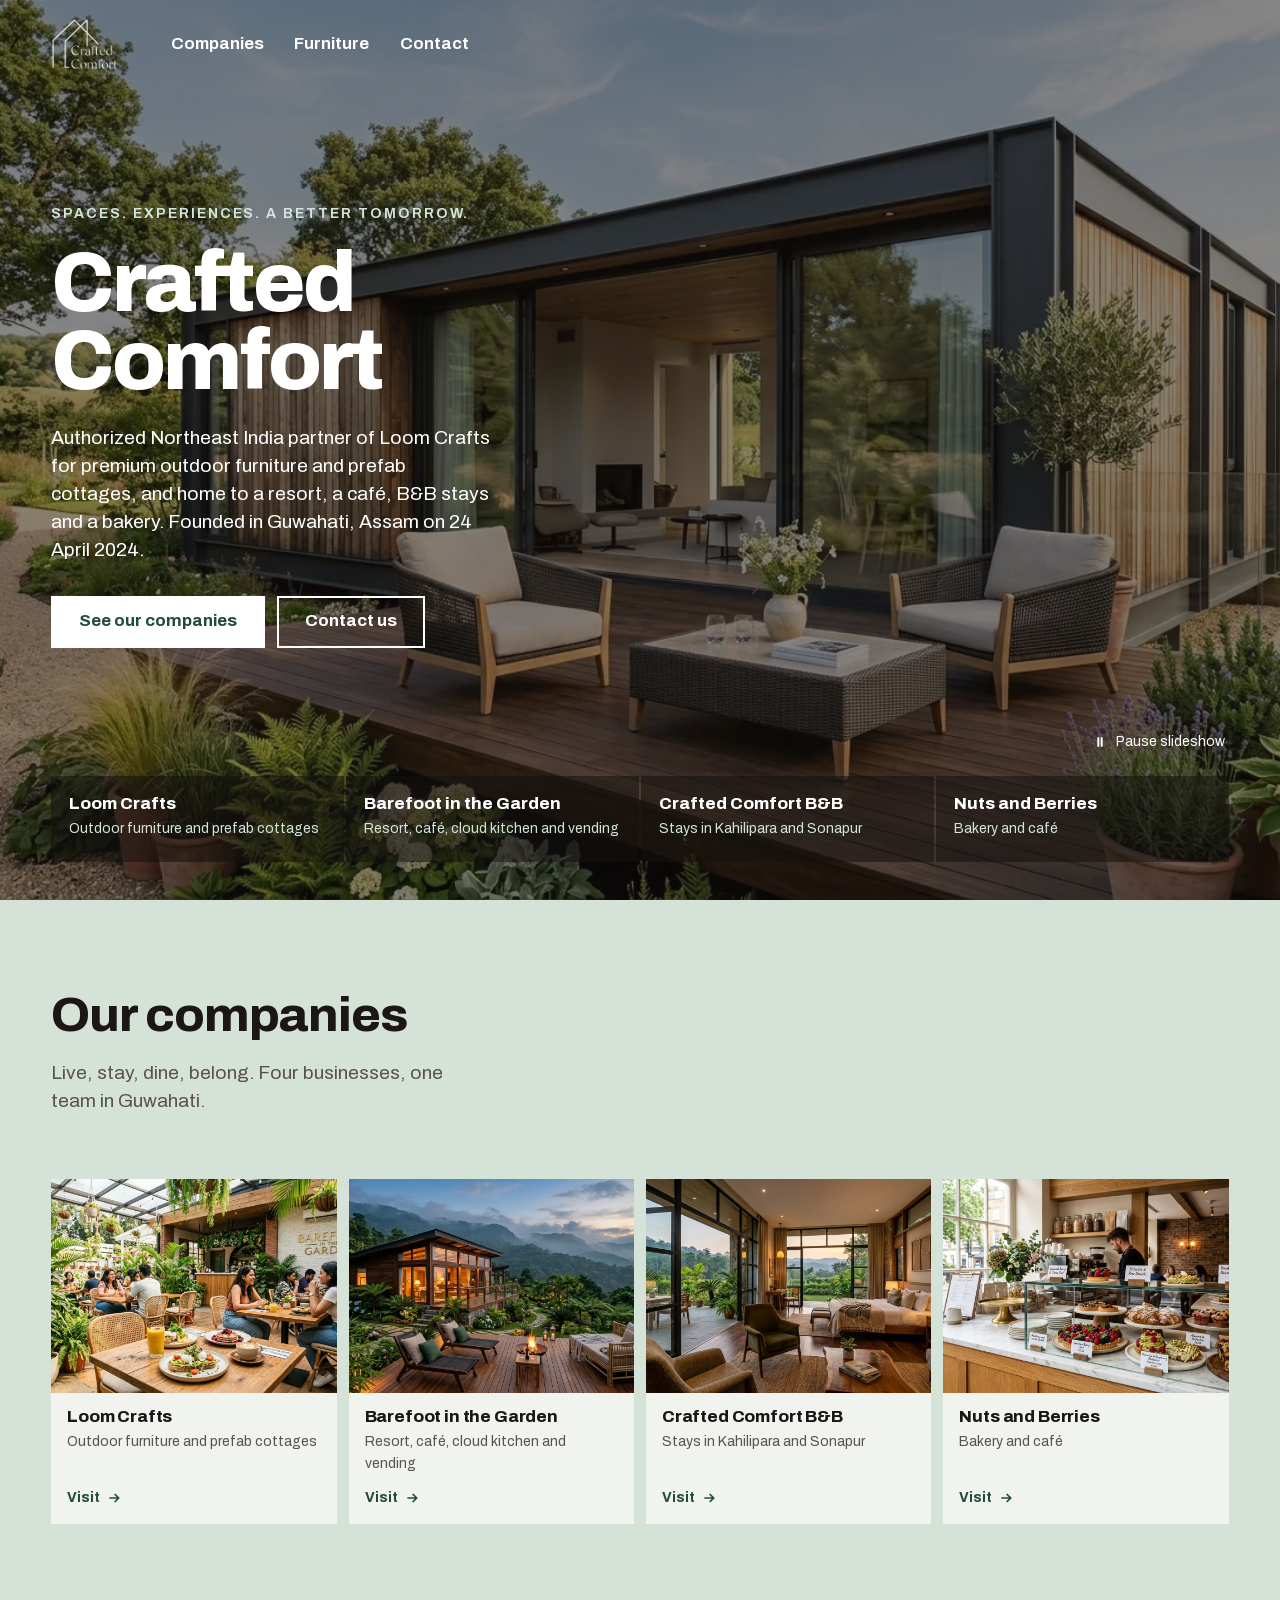
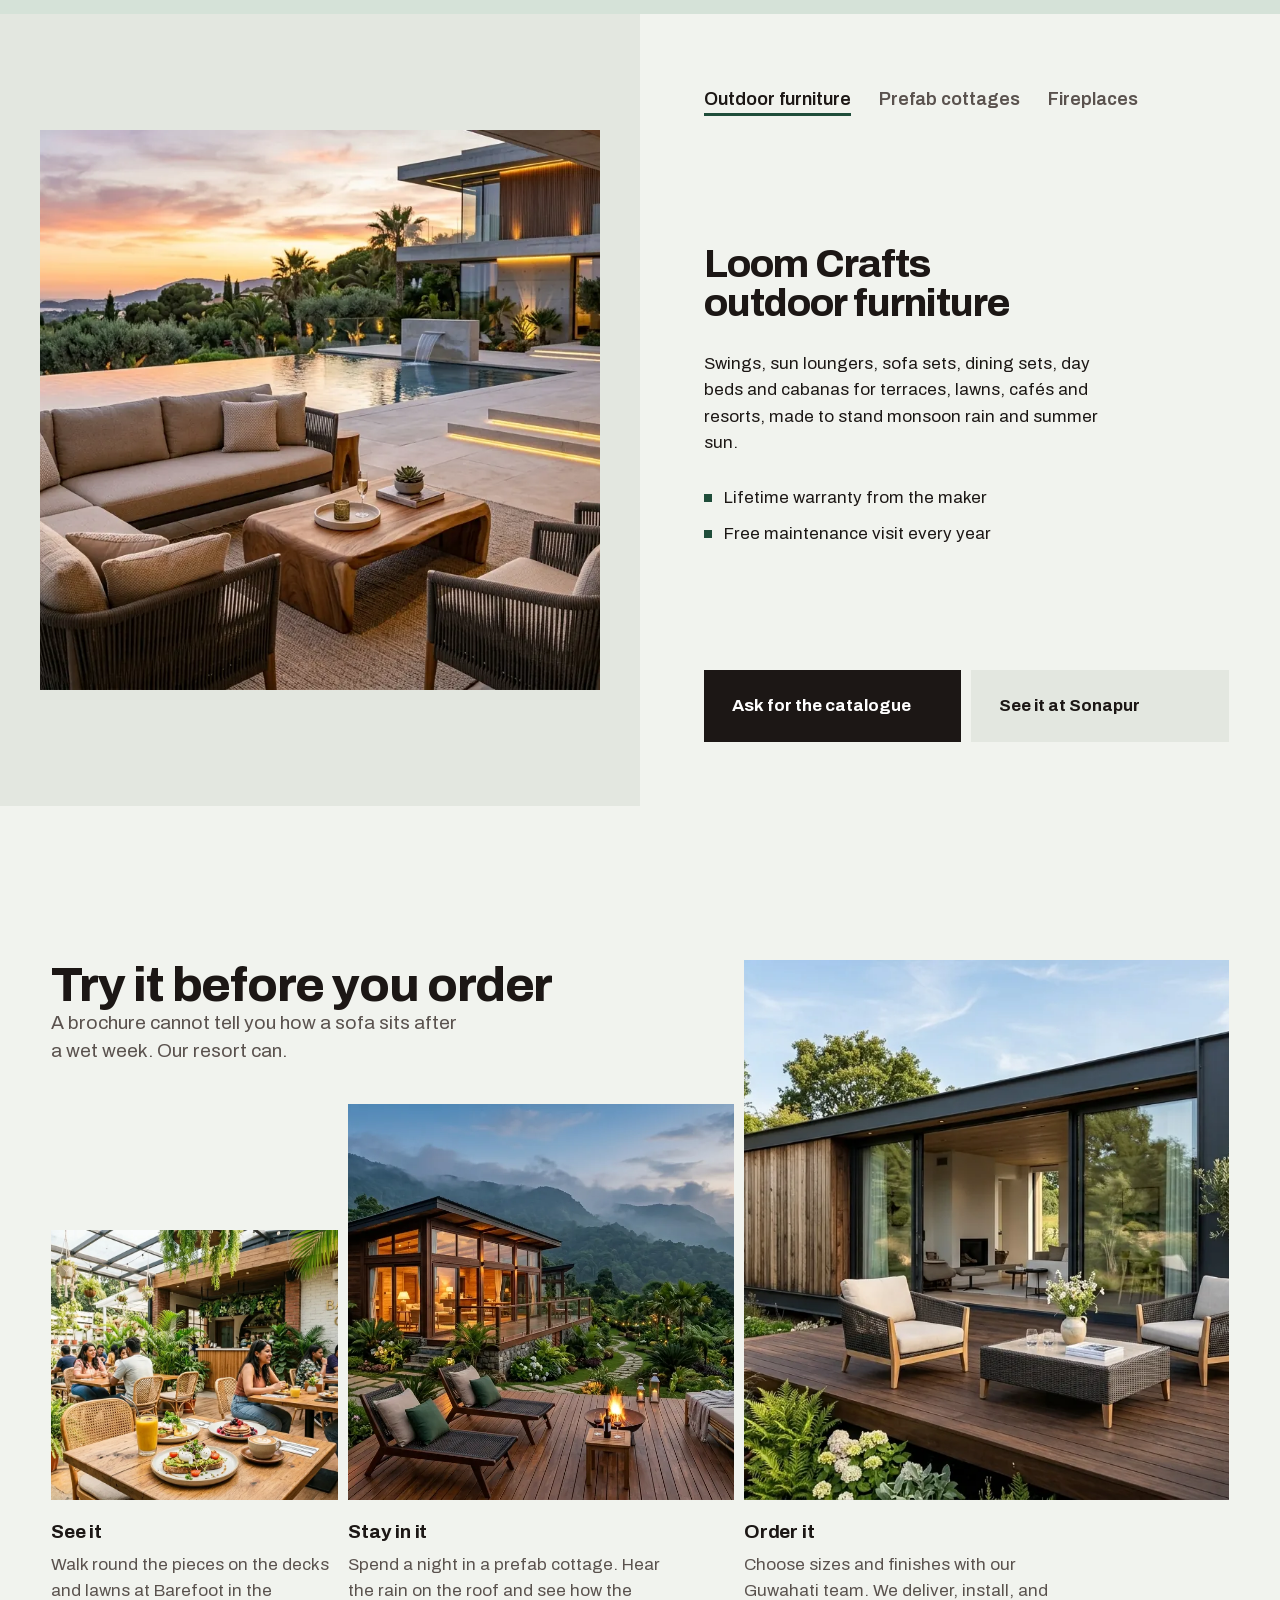
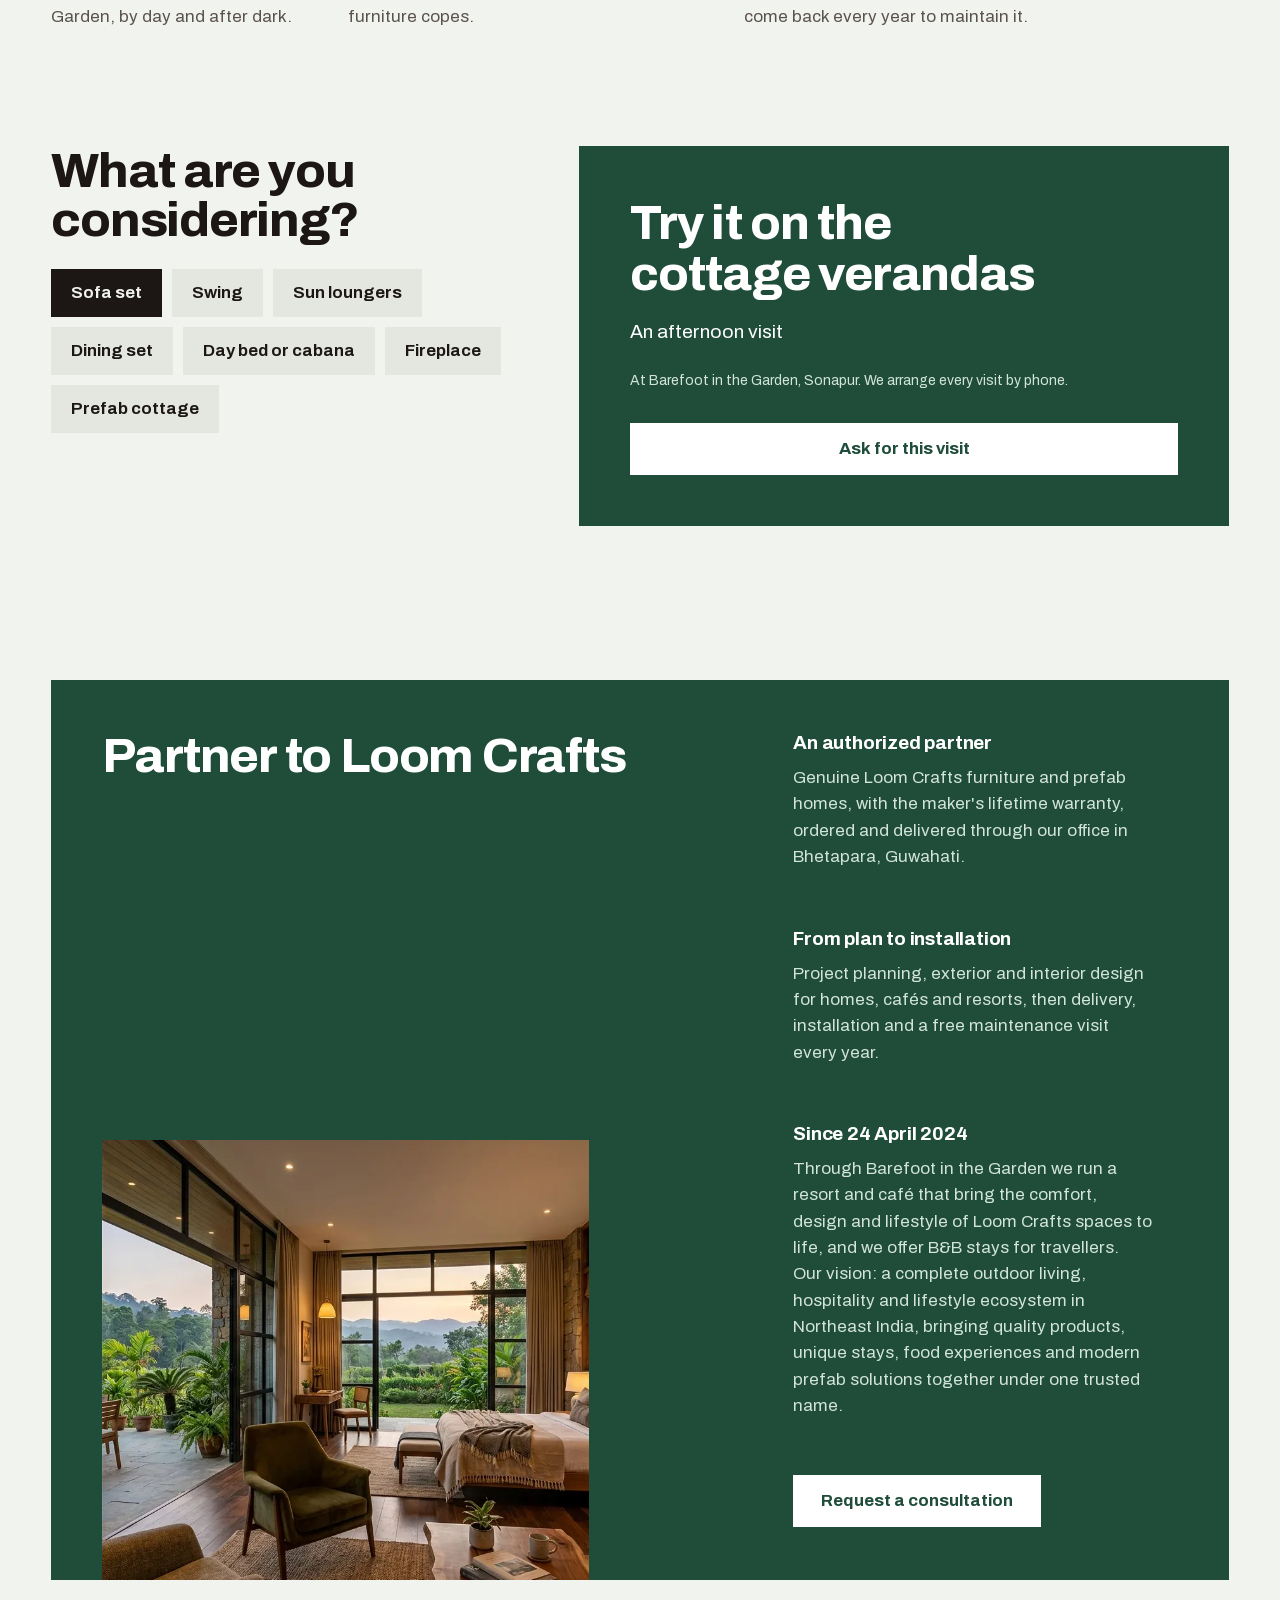
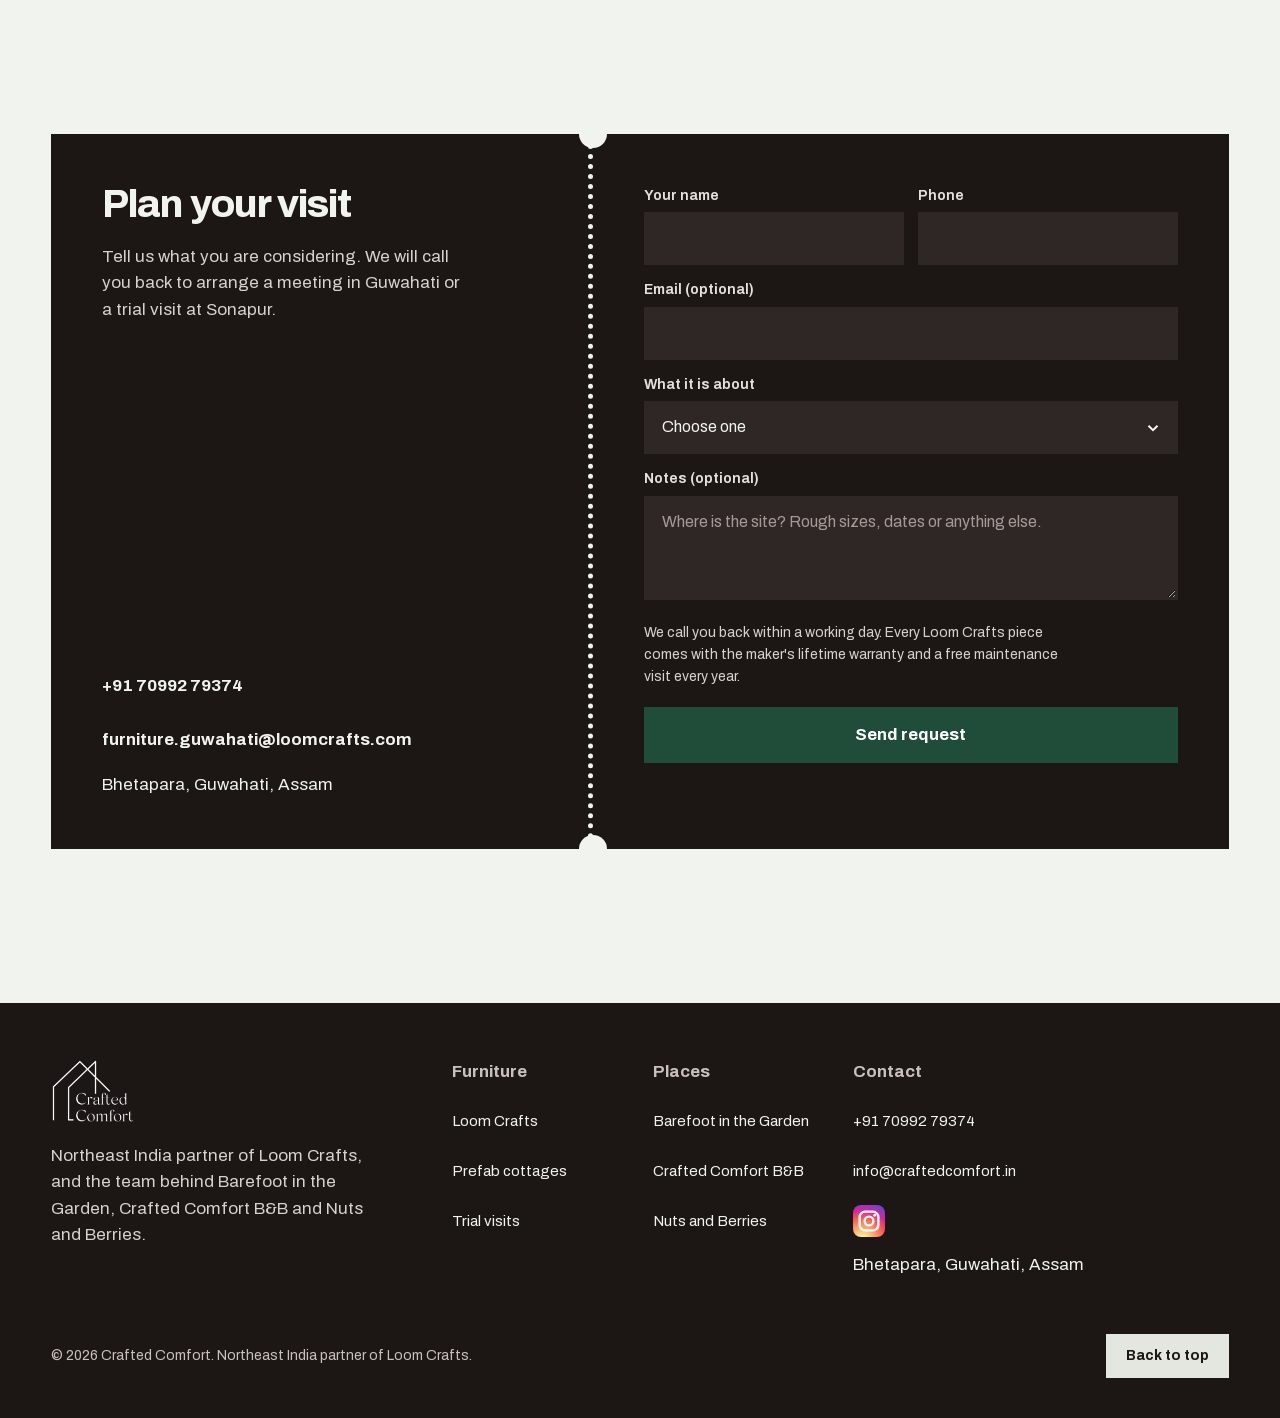
==== index.html @ eb4d4283 "Critique fixes: hero strip, photos, reassurance, naming, phones - Hero company strip: four even colu" ====
<!DOCTYPE html>
<html lang="en">
<head>
  <meta charset="UTF-8">
  <meta name="viewport" content="width=device-width, initial-scale=1">
  <title>Crafted Comfort | Loom Crafts furniture and prefab cottages, Guwahati</title>
  <meta name="description" content="Crafted Comfort, Guwahati: Northeast India partner of Loom Crafts, and the company behind Barefoot in the Garden, Crafted Comfort B&amp;B and Nuts and Berries.">
  <meta name="theme-color" content="#1f4d3a">
  <meta property="og:title" content="Crafted Comfort, Guwahati">
  <meta property="og:description" content="Loom Crafts outdoor furniture and prefab cottages for Northeast India, in daily use at our Sonapur resort.">
  <meta property="og:image" content="assets/img/photos/barefoot-resort.webp">
  <link rel="icon" type="image/png" href="assets/img/brand/favicon.png">
  <link rel="preload" href="assets/fonts/archivo-latin.woff2" as="font" type="font/woff2" crossorigin>
  <link rel="stylesheet" href="assets/css/base.css">
  <link rel="stylesheet" href="assets/css/elements.css">
  <link rel="stylesheet" href="assets/css/sections.css">
  <link rel="stylesheet" href="assets/css/page-hero.css">
  <link rel="stylesheet" href="assets/css/footer.css">
  <link rel="stylesheet" href="assets/css/motion.css">
  <link rel="stylesheet" href="assets/css/media.css">
  <link rel="stylesheet" href="assets/css/home.css">
  <link rel="stylesheet" href="assets/css/company.css">
  <link rel="stylesheet" href="assets/css/company-motion.css">
  <script src="assets/js/main.js" defer></script>
</head>
<body>
  <a class="skip-link" href="#main">Skip to content</a>

  <header class="site-header site-header--left site-header--over on-accent wrap">
    <a class="wordmark" href="index.html" aria-label="Crafted Comfort home">
      <img src="assets/img/brand/logo-white.png" alt="Crafted Comfort" width="160" height="122">
    </a>
    <nav class="site-nav" aria-label="Main">
      <ul>
        <li><a href="#companies">Companies</a></li>
        <li><a href="#furniture">Furniture</a></li>
        <li><a href="#contact">Contact</a></li>
      </ul>
    </nav>
  </header>

  <main id="main">
  <section class="hero-x on-accent" aria-labelledby="hero-title" data-hero>
    <div class="hero-x-bg" aria-hidden="true">
        <img class="is-on" src="assets/img/photos/prefab-cottages.webp" alt="" width="1376" height="768" fetchpriority="high" decoding="async" data-hero-bg="0">
        <img class="" src="assets/img/photos/barefoot-dining.webp" alt="" width="1376" height="768" loading="lazy" decoding="async" data-hero-bg="1">
        <img class="" src="assets/img/photos/barefoot-resort.webp" alt="" width="1376" height="768" loading="lazy" decoding="async" data-hero-bg="2">
        <img class="" src="assets/img/photos/crafted-comfort-bnb.webp" alt="" width="1376" height="768" loading="lazy" decoding="async" data-hero-bg="3">
        <img class="" src="assets/img/photos/nuts-and-berries.webp" alt="" width="1376" height="768" loading="lazy" decoding="async" data-hero-bg="4">
    </div>
    <div class="hero-x-body wrap">
      <div class="hero-x-copy">
        <p class="hero-x-tagline rise">Spaces. Experiences. A better tomorrow.</p>
        <h1 class="hero-x-title rise" id="hero-title">Crafted<br>Comfort</h1>
        <p class="lead rise" style="--i:1">Authorized Northeast India partner of Loom Crafts for premium outdoor furniture and prefab cottages, and home to a resort, a café, B&amp;B stays and a bakery. Founded in Guwahati, Assam on 24 April 2024.</p>
        <div class="hero-actions rise" style="--i:2">
          <a class="btn btn-white" href="#companies">See our companies</a>
          <a class="btn btn-line" href="#contact">Contact us</a>
        </div>
      </div>
      <button class="hero-pause rise" style="--i:3" type="button" aria-pressed="false" data-hero-pause>
        <svg viewBox="0 0 24 24" aria-hidden="true"><path class="i-pause" d="M8 5h3v14H8zM13 5h3v14h-3z"/><path class="i-play" d="M8 5v14l11-7z"/></svg>
        <span>Pause slideshow</span>
      </button>
      <ol class="hero-x-list rise" style="--i:3" aria-label="Our companies">
        <li><a class="hero-co" href="pages/loom-crafts.html" data-hero-item="1"><span class="hero-co-name">Loom Crafts</span><span class="hero-co-what">Outdoor furniture and prefab cottages</span><span class="hero-co-bar" aria-hidden="true"></span></a></li>
        <li><a class="hero-co" href="pages/barefoot.html" data-hero-item="2"><span class="hero-co-name">Barefoot in the Garden</span><span class="hero-co-what">Resort, café, cloud kitchen and vending</span><span class="hero-co-bar" aria-hidden="true"></span></a></li>
        <li><a class="hero-co" href="pages/bnb.html" data-hero-item="3"><span class="hero-co-name">Crafted Comfort B&amp;B</span><span class="hero-co-what">Stays in Kahilipara and Sonapur</span><span class="hero-co-bar" aria-hidden="true"></span></a></li>
        <li><a class="hero-co" href="pages/nuts-and-berries.html" data-hero-item="4"><span class="hero-co-name">Nuts and Berries</span><span class="hero-co-what">Bakery and café</span><span class="hero-co-bar" aria-hidden="true"></span></a></li>
      </ol>
    </div>
  </section>

  <!-- All companies -->
  <section id="companies" class="section companies-section wrap" aria-labelledby="companies-title">
    <div class="section-head reveal">
      <h2 class="heading" id="companies-title">Our companies</h2>
      <p class="lead muted">Live, stay, dine, belong. Four businesses, one team in Guwahati.</p>
    </div>
    <ul class="companies">
      <li class="company reveal" style="--i:0">
        <a class="company-link" href="pages/loom-crafts.html">
          <div class="company-media"><img src="assets/img/photos/barefoot-dining.webp" alt="Loom Crafts tables and woven chairs in use at the Barefoot café" width="1376" height="768" loading="lazy" decoding="async"></div>
          <div class="company-text">
            <h3 class="name">Loom Crafts</h3>
            <p class="company-what">Outdoor furniture and prefab cottages</p>
            <span class="company-cta">Visit <svg viewBox="0 0 24 24" fill="none" stroke="currentColor" stroke-width="2.5" aria-hidden="true"><path d="M5 12h14M13 6l6 6-6 6"/></svg></span>
          </div>
        </a>
      </li>
      <li class="company reveal" style="--i:1">
        <a class="company-link" href="pages/barefoot.html">
          <div class="company-media"><img src="assets/img/photos/barefoot-resort.webp" alt="A cottage at Barefoot in the Garden, Sonapur" width="1376" height="768" loading="lazy" decoding="async"></div>
          <div class="company-text">
            <h3 class="name">Barefoot in the Garden</h3>
            <p class="company-what">Resort, café, cloud kitchen and vending</p>
            <span class="company-cta">Visit <svg viewBox="0 0 24 24" fill="none" stroke="currentColor" stroke-width="2.5" aria-hidden="true"><path d="M5 12h14M13 6l6 6-6 6"/></svg></span>
          </div>
        </a>
      </li>
      <li class="company reveal" style="--i:2">
        <a class="company-link" href="pages/bnb.html">
          <div class="company-media"><img src="assets/img/photos/crafted-comfort-bnb.webp" alt="A Crafted Comfort B&amp;B bedroom" width="1376" height="768" loading="lazy" decoding="async"></div>
          <div class="company-text">
            <h3 class="name">Crafted Comfort B&amp;B</h3>
            <p class="company-what">Stays in Kahilipara and Sonapur</p>
            <span class="company-cta">Visit <svg viewBox="0 0 24 24" fill="none" stroke="currentColor" stroke-width="2.5" aria-hidden="true"><path d="M5 12h14M13 6l6 6-6 6"/></svg></span>
          </div>
        </a>
      </li>
      <li class="company reveal" style="--i:3">
        <a class="company-link" href="pages/nuts-and-berries.html">
          <div class="company-media"><img src="assets/img/photos/nuts-and-berries.webp" alt="The counter at Nuts and Berries" width="1376" height="768" loading="lazy" decoding="async"></div>
          <div class="company-text">
            <h3 class="name">Nuts and Berries</h3>
            <p class="company-what">Bakery and café</p>
            <span class="company-cta">Visit <svg viewBox="0 0 24 24" fill="none" stroke="currentColor" stroke-width="2.5" aria-hidden="true"><path d="M5 12h14M13 6l6 6-6 6"/></svg></span>
          </div>
        </a>
      </li>
    </ul>
  </section>

  <!-- What we sell -->
  <section id="furniture" class="plate" aria-label="What we sell" data-tabs>
    <div class="plate-media">
      <div class="frame">
        <div class="shutter"><img data-tab-image src="assets/img/photos/outdoor-furniture.webp" alt="Loom Crafts sofa set and lounge chairs on an open terrace" width="1376" height="768" loading="lazy" decoding="async"></div>
      </div>
    </div>

    <div class="plate-text">
      <div class="tabs" role="tablist" aria-label="Product lines">
        <button class="tab" role="tab" id="tab-furniture" aria-controls="panel-furniture" aria-selected="true" data-image="assets/img/photos/outdoor-furniture.webp" data-alt="Loom Crafts sofa set and lounge chairs on an open terrace">Outdoor furniture</button>
        <button class="tab" role="tab" id="tab-cottages" aria-controls="panel-cottages" aria-selected="false" tabindex="-1" data-image="assets/img/photos/prefab-cottages.webp" data-alt="A Loom Crafts prefab cottage with a timber deck">Prefab cottages</button>
        <button class="tab" role="tab" id="tab-fire" aria-controls="panel-fire" aria-selected="false" tabindex="-1" data-image="assets/img/photos/barefoot-resort.webp" data-alt="A fire burning on a cottage deck in the evening">Fireplaces</button>
      </div>

      <div class="plate-body">
        <div class="tab-panel reveal" role="tabpanel" id="panel-furniture" aria-labelledby="tab-furniture">
          <h2 class="heading">Loom Crafts outdoor furniture</h2>
          <p>Swings, sun loungers, sofa sets, dining sets, day beds and cabanas for terraces, lawns, cafés and resorts, made to stand monsoon rain and summer sun.</p>
          <ul class="plate-facts">
            <li><span class="dot" aria-hidden="true"></span>Lifetime warranty from the maker</li>
            <li><span class="dot" aria-hidden="true"></span>Free maintenance visit every year</li>
          </ul>
        </div>
        <div class="tab-panel" role="tabpanel" id="panel-cottages" aria-labelledby="tab-cottages" hidden>
          <h2 class="heading">Loom Crafts prefab cottages</h2>
          <p>Modular homes and resort cottages, planned, designed and installed for sites across the Northeast. The cottages at Barefoot in the Garden are our show units, and you can stay in one.</p>
          <ul class="plate-facts">
            <li><span class="dot" aria-hidden="true"></span>Site visit and project planning</li>
            <li><span class="dot" aria-hidden="true"></span>Exterior and interior design</li>
          </ul>
        </div>
        <div class="tab-panel" role="tabpanel" id="panel-fire" aria-labelledby="tab-fire" hidden>
          <h2 class="heading">Calm by Fire fireplaces</h2>
          <p>Bioethanol burners, fire and ice tables, electric fireplaces, and free-standing and table-top fires for terraces and living rooms.</p>
          <ul class="plate-facts">
            <li><span class="dot" aria-hidden="true"></span>Indoor and outdoor models</li>
            <li><span class="dot" aria-hidden="true"></span>Shown lit on the cottage decks at Sonapur</li>
          </ul>
        </div>
      </div>

      <div class="plate-actions">
        <a class="btn btn-ink" href="#contact">Ask for the catalogue</a>
        <a class="btn btn-tone" href="#visit">See it at Sonapur</a>
      </div>
    </div>
  </section>

  <!-- How it works + planner -->
  <section id="visit" class="section wrap" aria-labelledby="visit-title">
    <div class="grow">
      <div class="grow-head reveal">
        <h2 class="heading" id="visit-title">Try it before you order</h2>
        <p class="lead muted">A brochure cannot tell you how a sofa sits after a wet week. Our resort can.</p>
      </div>

      <div class="grow-stage stage-1 reveal" style="--i:1">
        <div class="grow-tile"><img src="assets/img/photos/barefoot-dining.webp" alt="Dining tables and chairs on the terrace at Barefoot in the Garden" width="1376" height="768" loading="lazy" decoding="async"></div>
        <h3 class="name">See it</h3>
        <p class="muted">Walk round the pieces on the decks and lawns at Barefoot in the Garden, by day and after dark.</p>
      </div>
      <div class="grow-stage stage-2 reveal" style="--i:2">
        <div class="grow-tile"><img src="assets/img/photos/barefoot-resort.webp" alt="A prefab cottage at Barefoot in the Garden, Sonapur" width="1376" height="768" loading="lazy" decoding="async"></div>
        <h3 class="name">Stay in it</h3>
        <p class="muted">Spend a night in a prefab cottage. Hear the rain on the roof and see how the furniture copes.</p>
      </div>
      <div class="grow-stage stage-3 reveal" style="--i:3">
        <div class="grow-tile"><img src="assets/img/photos/prefab-cottages.webp" alt="A finished prefab cottage ready for its owners" width="1376" height="768" loading="lazy" decoding="async"></div>
        <h3 class="name">Order it</h3>
        <p class="muted">Choose sizes and finishes with our Guwahati team. We deliver, install, and come back every year to maintain it.</p>
      </div>
    </div>

    <div class="planner" data-planner>
      <fieldset class="reveal">
        <legend><h3 class="heading">What are you considering?</h3></legend>
        <div class="planner-options">
          <label class="chip">
            <input type="radio" name="piece" value="Sofa set" data-where="Try it on the cottage verandas" data-time="An afternoon visit" checked>
            <span class="chip-face">Sofa set<span class="chip-where">Cottage verandas and lounge deck. An afternoon.</span></span>
          </label>
          <label class="chip">
            <input type="radio" name="piece" value="Swing" data-where="Try it on the garden lawn" data-time="An afternoon visit">
            <span class="chip-face">Swing<span class="chip-where">Garden lawn. An afternoon.</span></span>
          </label>
          <label class="chip">
            <input type="radio" name="piece" value="Sun loungers" data-where="Try them on the terrace decks" data-time="An afternoon visit">
            <span class="chip-face">Sun loungers<span class="chip-where">Lawn and terrace decks. An afternoon.</span></span>
          </label>
          <label class="chip">
            <input type="radio" name="piece" value="Dining set" data-where="Eat a meal at it" data-time="Lunch or dinner on the dining terrace">
            <span class="chip-face">Dining set<span class="chip-where">Dining terrace. Over a meal.</span></span>
          </label>
          <label class="chip">
            <input type="radio" name="piece" value="Day bed or cabana" data-where="Try it on the cottage lawns" data-time="An afternoon, or stay the night">
            <span class="chip-face">Day bed or cabana<span class="chip-where">Cottage lawns. An afternoon or a night.</span></span>
          </label>
          <label class="chip">
            <input type="radio" name="piece" value="Fireplace" data-where="See it lit after sunset" data-time="An evening visit to the cottage decks">
            <span class="chip-face">Fireplace<span class="chip-where">Cottage decks after dark. An evening.</span></span>
          </label>
          <label class="chip">
            <input type="radio" name="piece" value="Prefab cottage" data-where="Stay in one as a guest" data-time="One night or more at Sonapur">
            <span class="chip-face">Prefab cottage<span class="chip-where">A Sonapur cottage. One night or more.</span></span>
          </label>
        </div>
      </fieldset>

      <div class="planner-result reveal" style="--i:1" aria-live="polite">
        <div>
          <p class="where" data-planner-where>Try it on the cottage verandas</p>
          <p class="time" data-planner-time>An afternoon visit</p>
          <p class="small">At Barefoot in the Garden, Sonapur. We arrange every visit by phone.</p>
        </div>
        <a class="btn btn-white" href="#contact" data-planner-ask data-piece="Sofa set">Ask for this visit</a>
      </div>
    </div>
  </section>

  <!-- About -->
  <section class="panel on-accent" aria-labelledby="about-title">
    <div class="panel-left">
      <h2 class="heading reveal" id="about-title">Partner to Loom Crafts</h2>
      <div class="panel-photo drift">
        <img src="assets/img/photos/crafted-comfort-bnb.webp" alt="A Crafted Comfort suite furnished with Loom Crafts pieces" width="1376" height="768" loading="lazy" decoding="async">
      </div>
    </div>
    <div class="panel-right">
      <div class="reveal">
        <h3 class="name">An authorized partner</h3>
        <p>Genuine Loom Crafts furniture and prefab homes, with the maker's lifetime warranty, ordered and delivered through our office in Bhetapara, Guwahati.</p>
      </div>
      <div class="reveal" style="--i:1">
        <h3 class="name">From plan to installation</h3>
        <p>Project planning, exterior and interior design for homes, cafés and resorts, then delivery, installation and a free maintenance visit every year.</p>
      </div>
      <div class="reveal" style="--i:2">
        <h3 class="name">Since 24 April 2024</h3>
        <p>Through Barefoot in the Garden we run a resort and café that bring the comfort, design and lifestyle of Loom Crafts spaces to life, and we offer B&amp;B stays for travellers.</p>
        <p>Our vision: a complete outdoor living, hospitality and lifestyle ecosystem in Northeast India, bringing quality products, unique stays, food experiences and modern prefab solutions together under one trusted name.</p>
      </div>
      <a class="btn btn-white reveal" style="--i:3" href="#contact">Request a consultation</a>
    </div>
  </section>

  <!-- Contact -->
  <section id="contact" class="section wrap" aria-labelledby="contact-title">
    <div class="coupon reveal">
      <div class="coupon-left on-ink">
        <div>
          <h2 class="heading" id="contact-title">Plan your visit</h2>
          <p>Tell us what you are considering. We will call you back to arrange a meeting in Guwahati or a trial visit at Sonapur.</p>
        </div>
        <div class="contact-lines">
          <a href="tel:+917099279374">+91 70992 79374</a>
          <a href="mailto:furniture.guwahati@loomcrafts.com">furniture.guwahati@loomcrafts.com</a>
          <span>Bhetapara, Guwahati, Assam</span>
        </div>
      </div>

      <form class="coupon-form on-ink" data-enquiry novalidate>
        <div class="field-row">
          <div class="field">
            <label for="c-name">Your name</label>
            <input id="c-name" name="Name" type="text" autocomplete="name" required>
          </div>
          <div class="field">
            <label for="c-phone">Phone</label>
            <input id="c-phone" name="Phone" type="tel" autocomplete="tel" inputmode="tel" required>
          </div>
        </div>
        <div class="field">
          <label for="c-email">Email (optional)</label>
          <input id="c-email" name="Email" type="email" autocomplete="email">
        </div>
        <div class="field">
          <label for="c-interest">What it is about</label>
          <select id="c-interest" name="Interest" required>
            <option value="">Choose one</option>
            <option>Outdoor furniture</option>
            <option>Prefab cottage or home</option>
            <option>Fireplace</option>
            <option>Trial visit at Barefoot in the Garden</option>
            <option>Commercial or resort project</option>
            <option>Something else</option>
          </select>
        </div>
        <div class="field">
          <label for="c-notes">Notes (optional)</label>
          <textarea id="c-notes" name="Notes" placeholder="Where is the site? Rough sizes, dates or anything else."></textarea>
        </div>
        <p class="form-promise">We call you back within a working day. Every Loom Crafts piece comes with the maker's lifetime warranty and a free maintenance visit every year.</p>
        <button class="btn" type="submit">Send request</button>
        <p class="form-status small" role="status" aria-live="polite"></p>
      </form>
    </div>
  </section>

  </main>

  <footer class="site-footer on-ink">
    <div class="wrap">
      <div class="footer-body">
        <div class="footer-brand">
          <img src="assets/img/brand/logo-white.png" alt="Crafted Comfort" width="160" height="122" loading="lazy">
          <p>Northeast India partner of Loom Crafts, and the team behind Barefoot in the Garden, Crafted Comfort B&amp;B and Nuts and Berries.</p>
        </div>
        <div class="footer-col">
          <h2>Furniture</h2>
          <ul>
            <li><a href="pages/loom-crafts.html">Loom Crafts</a></li>
            <li><a href="index.html#tab-cottages">Prefab cottages</a></li>
            <li><a href="index.html#visit">Trial visits</a></li>
          </ul>
        </div>
        <div class="footer-col">
          <h2>Places</h2>
          <ul>
            <li><a href="pages/barefoot.html">Barefoot in the Garden</a></li>
            <li><a href="pages/bnb.html">Crafted Comfort B&amp;B</a></li>
            <li><a href="pages/nuts-and-berries.html">Nuts and Berries</a></li>
          </ul>
        </div>
        <div class="footer-col contact">
          <h2>Contact</h2>
          <ul>
            <li><a href="tel:+917099279374">+91 70992 79374</a></li>
            <li><a href="mailto:info@craftedcomfort.in">info@craftedcomfort.in</a></li>
            <li><a class="social" href="https://www.instagram.com/barefootinthegarden/" rel="noopener" aria-label="Instagram @barefootinthegarden"><svg viewBox="0 0 24 24" width="32" height="32" aria-hidden="true"><defs><radialGradient id="ig-grad" cx="30%" cy="107%" r="150%"><stop offset="0" stop-color="#fdf497"/><stop offset="0.05" stop-color="#fdf497"/><stop offset="0.45" stop-color="#fd5949"/><stop offset="0.6" stop-color="#d6249f"/><stop offset="0.9" stop-color="#285aeb"/></radialGradient></defs><rect width="24" height="24" rx="6" fill="url(#ig-grad)"/><rect x="5" y="5" width="14" height="14" rx="4" fill="none" stroke="#fff" stroke-width="1.8"/><circle cx="12" cy="12" r="3.3" fill="none" stroke="#fff" stroke-width="1.8"/><circle cx="16.3" cy="7.7" r="1.05" fill="#fff"/></svg></a></li>
            <li>Bhetapara, Guwahati, Assam</li>
          </ul>
        </div>
      </div>
      <div class="footer-base small">
        <p>&copy; <span data-year>2026</span> Crafted Comfort. Northeast India partner of Loom Crafts.</p>
        <a class="btn btn-tone" href="#main">Back to top</a>
      </div>
    </div>
  </footer>
</body>
</html>
---- assets/css/base.css ----
/* Crafted Comfort: sage ground, near-black ink, deep green accent. */

@font-face {
  font-family: "Archivo";
  font-style: normal;
  font-weight: 100 900;
  font-stretch: 62% 125%;
  font-display: swap;
  src: url("../fonts/archivo-latin.woff2") format("woff2");
  unicode-range: U+0000-00FF, U+0131, U+0152-0153, U+02BB-02BC, U+02C6, U+02DA, U+02DC, U+0304, U+0308, U+0329, U+2000-206F, U+20AC, U+2122, U+2191, U+2193, U+2212, U+2215, U+FEFF, U+FFFD;
}

@font-face {
  font-family: "Archivo";
  font-style: normal;
  font-weight: 100 900;
  font-stretch: 62% 125%;
  font-display: swap;
  src: url("../fonts/archivo-latin-ext.woff2") format("woff2");
  unicode-range: U+0100-02BA, U+02BD-02C5, U+02C7-02CC, U+02CE-02D7, U+02DD-02FF, U+1D00-1DBF, U+1E00-1E9F, U+1EF2-1EFF, U+2020, U+20A0-20AB, U+20AD-20C4, U+2113, U+2C60-2C7F, U+A720-A7FF;
}

/* --------------------------------------------------------------------------
   Tokens
   -------------------------------------------------------------------------- */
:root {
  --ground: #f1f3ee;
  --tone: #e3e7e0;
  --accent-tint: #d5e2d8;
  --ink: #1c1715;
  --muted: #5a524e;
  --accent: #1f4d3a;
  --accent-deep: #163a2b;
  --on-accent: #ffffff;
  --on-accent-soft: #d3e4da;
  --ink-raised: #2e2725;
  --on-ink-soft: #d9d1cd;
  --on-ink-muted: #c9bfbb;

  --font: "Archivo", "Helvetica Neue", Arial, sans-serif;

  /* Five sizes, no more. */
  --t-display: clamp(3.25rem, 6.6vw, 6.5rem);
  --t-heading: clamp(2.125rem, 3.8vw, 3.5rem);
  --t-lead: clamp(1.1875rem, 1.5vw, 1.375rem);
  --t-body: 1.0625rem;
  --t-small: 0.875rem;

  --margin: clamp(16px, 4vw, 56px);
  --gap: clamp(16px, 2vw, 28px);
  --section: clamp(96px, 12vw, 200px);

  --ease-out: cubic-bezier(0.16, 1, 0.3, 1);
}

/* --------------------------------------------------------------------------
   Base
   -------------------------------------------------------------------------- */
*,
*::before,
*::after {
  box-sizing: border-box;
}

html {
  -webkit-text-size-adjust: 100%;
  scroll-behavior: smooth;
  scroll-padding-top: 24px;
}

body {
  margin: 0;
  background: var(--ground);
  color: var(--ink);
  font-family: var(--font);
  font-size: var(--t-body);
  line-height: 1.55;
  font-variant-numeric: tabular-nums;
  -webkit-font-smoothing: antialiased;
  overflow-x: clip;
}

img {
  display: block;
  max-width: 100%;
  height: auto;
}

h1,
h2,
h3,
h4,
p,
ul,
ol,
dl,
dd,
figure,
fieldset {
  margin: 0;
}

ul,
ol {
  padding: 0;
  list-style: none;
}

fieldset {
  border: 0;
  padding: 0;
  min-width: 0;
}

a {
  color: inherit;
  text-decoration-thickness: 2px;
  text-underline-offset: 4px;
}

button,
input,
select,
textarea {
  font: inherit;
  color: inherit;
}

button {
  cursor: pointer;
}

::selection {
  background: var(--accent);
  color: var(--on-accent);
}

:focus-visible {
  outline: 3px solid var(--accent);
  outline-offset: 3px;
}

.on-accent :focus-visible,
.on-ink :focus-visible {
  outline-color: var(--on-accent);
}

.sr-only {
  position: absolute;
  width: 1px;
  height: 1px;
  padding: 0;
  margin: -1px;
  overflow: hidden;
  clip: rect(0, 0, 0, 0);
  white-space: nowrap;
  border: 0;
}

.skip-link {
  position: absolute;
  left: var(--margin);
  top: -100px;
  z-index: 50;
  padding: 12px 18px;
  background: var(--ink);
  color: var(--ground);
  font-weight: 700;
}

.skip-link:focus {
  top: 12px;
}

.wrap {
  padding-inline: var(--margin);
}

/* --------------------------------------------------------------------------
   Type roles
   -------------------------------------------------------------------------- */
.display {
  font-size: var(--t-display);
  font-weight: 820;
  font-stretch: 104%;
  line-height: 0.95;
  letter-spacing: -0.035em;
  text-wrap: balance;
}

.heading {
  font-size: var(--t-heading);
  font-weight: 760;
  font-stretch: 102%;
  line-height: 1.02;
  letter-spacing: -0.025em;
  text-wrap: balance;
}

.lead {
  font-size: var(--t-lead);
  line-height: 1.45;
  max-width: 38ch;
}

.name {
  font-size: var(--t-lead);
  font-weight: 700;
  line-height: 1.25;
  letter-spacing: -0.01em;
}

.small {
  font-size: var(--t-small);
  line-height: 1.45;
}

.muted {
  color: var(--muted);
}

.prose {
  max-width: 62ch;
}

.prose p + p {
  margin-top: 1em;
}
---- assets/css/elements.css ----
/* --------------------------------------------------------------------------
   Buttons
   -------------------------------------------------------------------------- */
.btn {
  display: inline-flex;
  align-items: center;
  justify-content: center;
  gap: 10px;
  min-height: 52px;
  padding: 14px 28px;
  border: 0;
  background: var(--accent);
  color: var(--on-accent);
  font-size: var(--t-body);
  font-weight: 700;
  line-height: 1.2;
  text-decoration: none;
  transition: background-color 0.18s ease, transform 0.18s var(--ease-out);
}

.btn:hover {
  background: var(--accent-deep);
}

.btn:active {
  transform: translateY(1px) scale(0.98);
}

.btn:focus-visible {
  outline: 3px solid var(--ink);
  outline-offset: 3px;
}

.btn-ink {
  background: var(--ink);
}

.btn-ink:hover {
  background: var(--ink-raised);
}

.btn-tone {
  background: var(--tone);
  color: var(--ink);
}

.btn-tone:hover {
  background: #e3e1dc;
}



.btn-white {
  background: var(--on-accent);
  color: var(--accent);
}

.btn-white:hover {
  background: var(--on-accent-soft);
}

.on-accent .btn:focus-visible {
  outline-color: var(--on-accent);
}

.btn svg {
  width: 18px;
  height: 18px;
  flex: none;
}

.text-link {
  font-weight: 700;
  color: var(--accent);
}

.text-link:hover {
  color: var(--accent-deep);
}

/* --------------------------------------------------------------------------
   Header
   -------------------------------------------------------------------------- */
.site-header {
  position: relative;
  z-index: 10;
  display: flex;
  align-items: center;
  justify-content: space-between;
  gap: 16px;
  padding-block: 18px;
}

.site-header--left {
  justify-content: flex-start;
  gap: clamp(24px, 4vw, 64px);
}

.wordmark img {
  width: auto;
  height: 52px;
}

.site-nav ul {
  display: flex;
  align-items: center;
  gap: clamp(18px, 2.4vw, 36px);
}

.site-nav a {
  display: inline-flex;
  white-space: nowrap;
  align-items: center;
  min-height: 44px;
  font-weight: 650;
  text-decoration: none;
}

.site-nav a:hover,
.site-nav a[aria-current="page"] {
  text-decoration: underline;
  text-decoration-color: var(--accent);
}

.on-accent .site-nav a:hover,
.on-accent .site-nav a[aria-current="page"] {
  text-decoration-color: var(--on-accent);
}

/* --------------------------------------------------------------------------
   Section scaffolding
   -------------------------------------------------------------------------- */
.section {
  padding-block: var(--section);
}

.section-head {
  margin-bottom: clamp(40px, 5vw, 72px);
}

.section-head .lead {
  margin-top: 20px;
}

.field-accent {
  background: var(--accent);
  color: var(--on-accent);
}

.field-ink {
  background: var(--ink);
  color: var(--ground);
}

.field-tone {
  background: var(--tone);
}

.field-accent .muted,
.field-accent .lead {
  color: var(--on-accent-soft);
}

.field-ink .muted {
  color: var(--on-ink-muted);
}
---- assets/css/sections.css ----
/* --------------------------------------------------------------------------
   Showcase: square plate, spare text (tabs)
   -------------------------------------------------------------------------- */
.plate {
  display: grid;
  grid-template-columns: 1fr 1fr;
  min-height: 88svh;
}

.plate-media {
  display: grid;
  place-items: center;
  padding: 40px;
  background: var(--tone);
}

.plate-media .frame {
  width: 100%;
  aspect-ratio: 1;
  overflow: hidden;
}

.plate-media img {
  width: 100%;
  height: 100%;
  object-fit: cover;
}

.plate-text {
  display: flex;
  flex-direction: column;
  justify-content: space-between;
  gap: 40px;
  padding: clamp(32px, 5vw, 72px) var(--margin) clamp(32px, 5vw, 72px) clamp(32px, 5vw, 72px);
}

.tabs {
  display: flex;
  flex-wrap: wrap;
  gap: 8px 28px;
}

.tab {
  min-height: 44px;
  padding: 0;
  border: 0;
  background: none;
  color: var(--muted);
  font-size: 1.125rem;
  font-weight: 600;
  text-align: left;
}

.tab:hover {
  color: var(--ink);
}

.tab[aria-selected="true"] {
  color: var(--ink);
  text-decoration: underline;
  text-decoration-color: var(--accent);
  text-decoration-thickness: 3px;
  text-underline-offset: 8px;
}

.field-accent .tab {
  color: var(--on-accent-soft);
}

.field-accent .tab[aria-selected="true"],
.field-accent .tab:hover {
  color: var(--on-accent);
  text-decoration-color: var(--on-accent);
}

.tab-panel[hidden] {
  display: none;
}

.plate-body .heading {
  font-size: clamp(2rem, 3vw, 2.75rem);
}

.plate-body p {
  margin-top: 28px;
  max-width: 40ch;
}

.plate-facts {
  margin-top: 28px;
  display: grid;
  gap: 10px;
}

.plate-facts li {
  display: flex;
  gap: 12px;
  align-items: center;
}

.plate-actions {
  display: grid;
  grid-template-columns: 1fr 1fr;
  gap: 10px;
}

.plate-actions .btn {
  min-height: 72px;
  justify-content: flex-start;
}

@media (max-width: 860px) {
  .plate {
    grid-template-columns: 1fr;
    min-height: 0;
  }

  .plate-media {
    padding: 16px;
  }

  .plate-text {
    padding: 32px var(--margin) 0;
  }

  .plate-actions {
    grid-template-columns: 1fr;
  }

  .plate-actions .btn {
    min-height: 60px;
  }
}

/* --------------------------------------------------------------------------
   How it works: tiles that grow + the trial-visit planner
   -------------------------------------------------------------------------- */
.grow {
  display: grid;
  grid-template-columns: repeat(12, 1fr);
  column-gap: 10px;
  align-items: end;
}

.grow-head {
  grid-column: 1 / 8;
  grid-row: 1;
  align-self: start;
  padding-bottom: 32px;
}

.grow-stage {
  grid-row: 2;
}

.stage-1 { grid-column: 1 / 4; }
.stage-2 { grid-column: 4 / 8; }
.stage-3 { grid-column: 8 / 13; grid-row: 1 / 3; }

.grow-tile {
  overflow: hidden;
}

.stage-1 .grow-tile { height: 30vh; }
.stage-2 .grow-tile { height: 44vh; }
.stage-3 .grow-tile { height: 60vh; }

.grow-tile img {
  width: 100%;
  height: 100%;
  object-fit: cover;
}

.grow-stage .name {
  margin-top: 20px;
}

.grow-stage p {
  margin-top: 8px;
  max-width: 34ch;
}

@media (max-width: 860px) {
  .grow {
    grid-template-columns: 1fr;
    row-gap: 28px;
  }

  .grow-head,
  .grow-stage {
    grid-column: 1;
    grid-row: auto;
  }

  .stage-1 .grow-tile { height: 34vw; }
  .stage-2 .grow-tile { height: 46vw; }
  .stage-3 .grow-tile { height: 62vw; }
}

.planner {
  margin-top: clamp(72px, 9vw, 140px);
  display: grid;
  grid-template-columns: 5fr 7fr;
  gap: clamp(32px, 5vw, 80px);
  align-items: start;
}

.planner legend {
  padding: 0;
  margin-bottom: 24px;
}

.planner-options {
  display: flex;
  flex-wrap: wrap;
  gap: 10px;
}

.chip {
  position: relative;
}

.chip input {
  position: absolute;
  opacity: 0;
  inset: 0;
  margin: 0;
  cursor: pointer;
}

.chip span.chip-face {
  display: inline-flex;
  align-items: center;
  flex-direction: column;
  align-items: flex-start;
  justify-content: center;
  min-height: 48px;
  padding: 10px 20px;
  background: var(--tone);
  font-weight: 650;
  transition: background-color 0.18s ease, color 0.18s ease;
}

.chip:hover span.chip-face {
  background: #e3e1dc;
}

.chip input:checked + span.chip-face {
  background: var(--ink);
  color: var(--ground);
}

.chip input:focus-visible + span.chip-face {
  outline: 3px solid var(--accent);
  outline-offset: 3px;
}

/* Without script every option shows where it can be tried. */
.chip-where {
  display: block;
  font-weight: 400;
  font-size: var(--t-small);
}

.js .chip-where {
  display: none;
}

.chip-where-list {
  display: contents;
}

.planner-result {
  display: none;
  min-height: 100%;
  padding: clamp(28px, 4vw, 56px);
  background: var(--accent);
  color: var(--on-accent);
}

.js .planner-result {
  display: grid;
  align-content: space-between;
  gap: 32px;
}

.planner-result .small {
  margin-top: 24px;
  color: var(--on-accent-soft);
}

.planner-result .where {
  font-size: var(--t-heading);
  font-weight: 760;
  line-height: 1.05;
  letter-spacing: -0.02em;
  text-wrap: balance;
}

.planner-result .time {
  margin-top: 18px;
  font-size: var(--t-lead);
}

@media (max-width: 860px) {
  .planner {
    grid-template-columns: 1fr;
    gap: 64px;
  }
}

/* --------------------------------------------------------------------------
   List: two-column menu with photo bullets
   -------------------------------------------------------------------------- */
.menu-group + .menu-group {
  margin-top: 96px;
}

.menu-group-head {
  display: flex;
  align-items: baseline;
  justify-content: space-between;
  gap: 16px;
  margin-bottom: 40px;
}

.menu-group-head > span {
  flex: none;
}

.menu-group-head .heading {
  font-size: clamp(2rem, 3.4vw, 3.125rem);
}

.menu {
  display: grid;
  grid-template-columns: 1fr 1fr;
  column-gap: 64px;
  row-gap: 40px;
}

.menu-item {
  display: grid;
  grid-template-columns: 72px 1fr;
  gap: 20px;
  align-items: start;
}

.menu-item .thumb {
  width: 72px;
  height: 72px;
  object-fit: cover;
}

.menu-line {
  display: flex;
  justify-content: space-between;
  align-items: baseline;
  gap: 16px;
}

.menu-line .name {
  font-size: 1.125rem;
}

.menu-line .price {
  flex: none;
  font-weight: 700;
}

.menu-item p {
  margin-top: 6px;
  max-width: 42ch;
}

.menu-item .note {
  margin-top: 8px;
  color: var(--accent);
  font-weight: 650;
}

.menu-item a.name {
  text-decoration: none;
}

.menu-item a.name:hover {
  text-decoration: underline;
  text-decoration-color: var(--accent);
}

@media (max-width: 860px) {
  .menu {
    grid-template-columns: 1fr;
    row-gap: 32px;
  }

  .menu-item {
    grid-template-columns: 56px 1fr;
    gap: 16px;
  }

  .menu-item .thumb {
    width: 56px;
    height: 56px;
  }
}

/* --------------------------------------------------------------------------
   About: inset green panel with a photograph
   -------------------------------------------------------------------------- */
.panel {
  position: relative;
  margin: 0 var(--margin);
  min-height: 100svh;
  display: grid;
  grid-template-columns: 63fr 37fr;
  overflow: hidden;
  background: var(--accent);
  color: var(--on-accent);
}

.panel-left {
  padding: clamp(32px, 4vw, 56px);
  display: flex;
  flex-direction: column;
}

.panel-photo {
  margin-top: auto;
  width: min(38vw, 560px);
  aspect-ratio: 1;
  margin-bottom: calc(min(38vw, 560px) * -0.2);
  overflow: hidden;
}

.panel-photo img {
  width: 100%;
  height: 100%;
  object-fit: cover;
}

.panel-right {
  padding: clamp(32px, 4vw, 56px) clamp(32px, 4vw, 56px) clamp(32px, 4vw, 56px) 0;
  display: flex;
  flex-direction: column;
  gap: 56px;
}

.panel-right .name {
  margin-bottom: 10px;
}

.panel-right p {
  color: var(--on-accent-soft);
  max-width: 36ch;
}

.panel-right .btn {
  align-self: flex-start;
}

@media (max-width: 860px) {
  .panel {
    margin: 10px;
    grid-template-columns: 1fr;
    min-height: 0;
  }

  .panel-right {
    padding: 0 24px 40px;
    gap: 32px;
  }

  .panel-left {
    padding: 32px 24px;
    display: contents;
  }

  .panel-left .heading {
    padding: 32px 24px 40px;
  }

  .panel-photo {
    order: 3;
    width: 86vw;
    margin: 0 auto calc(86vw * -0.25);
  }
}

/* --------------------------------------------------------------------------
   Facts: two-column list with square bullets
   -------------------------------------------------------------------------- */
.facts {
  display: grid;
  grid-template-columns: repeat(2, 1fr);
  gap: 32px 64px;
}

.facts li {
  display: grid;
  grid-template-columns: auto 1fr;
  gap: 16px;
  align-items: baseline;
}

.facts .dot {
  transform: translateY(-2px);
}

.facts p {
  margin-top: 6px;
}

.field-accent .dot {
  background: var(--on-accent);
}

@media (max-width: 760px) {
  .facts {
    grid-template-columns: 1fr;
  }
}

/* --------------------------------------------------------------------------
   Contact: the coupon form
   -------------------------------------------------------------------------- */
.coupon {
  --notch: 14px;
  position: relative;
  display: grid;
  grid-template-columns: 46fr 54fr;
  margin-inline: auto;
  max-width: 1280px;
  background: var(--ink);
  color: var(--ground);
}

/* Ticket notches, punched in the ground colour where the perforation meets each edge. */
.coupon::before,
.coupon::after {
  content: "";
  position: absolute;
  left: 46%;
  width: calc(var(--notch) * 2);
  height: calc(var(--notch) * 2);
  border-radius: 50%;
  background: var(--ground);
  transform: translateX(-50%);
}

.coupon::before {
  top: calc(var(--notch) * -1);
}

.coupon::after {
  bottom: calc(var(--notch) * -1);
}

.coupon-left {
  display: flex;
  flex-direction: column;
  justify-content: space-between;
  gap: 40px;
  padding: clamp(32px, 4vw, 56px);
  border-right: 5px dotted var(--ground);
}

.coupon-left .heading {
  font-size: clamp(2rem, 3vw, 2.75rem);
}

.coupon-left p {
  margin-top: 20px;
  max-width: 36ch;
  color: var(--on-ink-soft);
}

.contact-lines {
  display: grid;
  gap: 10px;
}

.contact-lines a {
  display: inline-flex;
  align-items: center;
  min-height: 44px;
  font-weight: 700;
  text-decoration: none;
}

.contact-lines a:hover {
  text-decoration: underline;
}

.coupon-form {
  display: grid;
  gap: 14px;
  align-content: start;
  padding: clamp(32px, 4vw, 56px);
}

.field-row {
  display: grid;
  grid-template-columns: 1fr 1fr;
  gap: 14px;
}

.field label,
.field legend {
  display: block;
  margin-bottom: 6px;
  font-size: var(--t-small);
  font-weight: 650;
  color: #e6dfdb;
}

.field input,
.field select,
.field textarea {
  width: 100%;
  min-height: 52px;
  padding: 12px 16px;
  border: 2px solid transparent;
  border-radius: 0;
  background: var(--ink-raised);
  color: var(--ground);
  font-size: 1rem;
  appearance: none;
}

.field select {
  background-image: url("data:image/svg+xml,%3Csvg xmlns='http://www.w3.org/2000/svg' viewBox='0 0 24 24' fill='none' stroke='%23fafaf9' stroke-width='2.5'%3E%3Cpath d='m6 9 6 6 6-6'/%3E%3C/svg%3E");
  background-repeat: no-repeat;
  background-position: right 14px center;
  background-size: 18px;
  padding-right: 44px;
}

.field textarea {
  min-height: 104px;
  resize: vertical;
}

.field input::placeholder,
.field textarea::placeholder {
  color: #a59a95;
}

.field input:focus,
.field select:focus,
.field textarea:focus {
  outline: none;
  border-color: var(--ground);
}

.field input[aria-invalid="true"],
.field select[aria-invalid="true"] {
  border-color: #ff8a8f;
}

.field input[type="date"] {
  color-scheme: dark;
}

.slot-options {
  display: grid;
  gap: 8px;
}

.field .slot {
  position: relative;
  display: flex;
  margin: 0;
  color: var(--ground);
  font-size: 1rem;
  font-weight: 400;
  align-items: center;
  gap: 12px;
  min-height: 52px;
  padding: 10px 16px;
  background: var(--ink-raised);
  cursor: pointer;
}

.field .slot input {
  flex: none;
  width: 20px;
  height: 20px;
  min-height: 0;
  margin: 0;
  padding: 0;
  border: 0;
  background: none;
  appearance: auto;
  accent-color: var(--accent);
}

.field .slot:has(input:checked) {
  background: var(--accent);
}

.coupon-form .btn {
  width: 100%;
  min-height: 56px;
  margin-top: 6px;
}

.form-status {
  min-height: 1.5em;
  font-weight: 650;
}

.form-status[data-state="error"] {
  color: #ffb3b6;
}

.form-status[data-state="ok"] {
  color: #b9f0c9;
}

.form-status a {
  color: inherit;
}

@media (max-width: 860px) {
  .coupon {
    grid-template-columns: 1fr;
  }

  .coupon::before,
  .coupon::after {
    display: none;
  }

  .coupon-left {
    border-right: 0;
    border-bottom: 5px dotted var(--ground);
  }

  .field-row {
    grid-template-columns: 1fr;
  }
}

/* What happens after sending, said where the decision is made. */
.form-promise {
  font-size: var(--t-small);
  color: var(--on-ink-soft);
  max-width: 52ch;
}
---- assets/css/page-hero.css ----
/* --------------------------------------------------------------------------
   Brand page hero
   -------------------------------------------------------------------------- */
.page-hero {
  display: grid;
  grid-template-columns: 5fr 7fr;
  gap: clamp(32px, 4vw, 56px) clamp(32px, 5vw, 80px);
  align-items: center;
  padding-block: clamp(24px, 4vw, 64px) var(--section);
}

.page-hero h1 {
  grid-column: 1 / -1;
}

.crumbs {
  grid-column: 1 / -1;
  margin-bottom: calc(-1 * clamp(16px, 2.5vw, 36px));
  font-size: var(--t-small);
  color: var(--muted);
}

.crumbs ol {
  display: flex;
  flex-wrap: wrap;
  align-items: center;
  gap: 4px 0;
  margin: 0;
  padding: 0;
  list-style: none;
}

.crumbs li + li::before {
  content: "/";
  margin-inline: 10px;
  opacity: 0.6;
}

.crumbs a {
  display: inline-block;
  padding-block: 12px;
  color: inherit;
  text-decoration: underline;
  text-underline-offset: 3px;
  text-decoration-color: transparent;
  transition: color 0.2s, text-decoration-color 0.2s;
}

.crumbs a:hover,
.crumbs a:focus-visible {
  color: var(--accent);
  text-decoration-color: currentColor;
}

.crumbs [aria-current] {
  color: var(--ink);
  font-weight: 650;
}

.page-hero .meta {
  margin-top: 18px;
  font-weight: 650;
}

.page-hero .btn {
  margin-top: 32px;
}

.page-hero-media {
  position: relative;
}

.page-hero-media .frame {
  aspect-ratio: 4 / 3;
  overflow: hidden;
}

.page-hero-media img {
  width: 100%;
  height: 100%;
  object-fit: cover;
}

@media (max-width: 860px) {
  .page-hero {
    grid-template-columns: 1fr;
  }
}

/* Two-up split: text one side, picture the other */
.split {
  display: grid;
  grid-template-columns: 1fr 1fr;
  gap: clamp(32px, 5vw, 80px);
  align-items: center;
}

.split-media {
  overflow: hidden;
  aspect-ratio: 4 / 5;
}

.split-media img {
  width: 100%;
  height: 100%;
  object-fit: cover;
}

.split .lead {
  margin-top: 24px;
}

.split .btn {
  margin-top: 32px;
}

@media (max-width: 860px) {
  .split {
    grid-template-columns: 1fr;
  }

  .split-media {
    aspect-ratio: 4 / 3;
  }
}

/* Price rows (stays, tea pots) */
.rate {
  display: flex;
  align-items: baseline;
  gap: 8px;
  margin-top: 16px;
}

.rate strong {
  font-size: var(--t-lead);
}

.sample-note {
  margin-top: 24px;
  font-size: var(--t-small);
  color: var(--muted);
}
---- assets/css/footer.css ----
/* --------------------------------------------------------------------------
   Footer: the woven end of the cloth
   -------------------------------------------------------------------------- */
.site-footer {
  background: var(--ink);
  color: var(--ground);
}

.footer-body {
  display: grid;
  grid-template-columns: repeat(12, 1fr);
  gap: 40px var(--gap);
  padding-block: 56px 32px;
}

.footer-brand {
  grid-column: 1 / 5;
}

.footer-brand img {
  height: 64px;
  width: auto;
}

.footer-brand p {
  margin-top: 20px;
  max-width: 34ch;
  color: var(--on-ink-soft);
}

.footer-col {
  grid-column: span 2;
}

.footer-col.contact {
  grid-column: 9 / 13;
}

.footer-col h2 {
  font-size: var(--t-body);
  font-weight: 700;
  color: var(--on-ink-muted);
  margin-bottom: 14px;
}

.footer-col li + li {
  margin-top: 6px;
}

.footer-col a {
  display: inline-flex;
  min-height: 44px;
  align-items: center;
  font-size: 0.9375rem;
  text-decoration: none;
}

.footer-col a:hover {
  text-decoration: underline;
}

.footer-base {
  display: flex;
  flex-wrap: wrap;
  justify-content: space-between;
  align-items: center;
  gap: 16px;
  padding-block: 24px 40px;
  color: var(--on-ink-muted);
}

.footer-base .btn {
  min-height: 44px;
  padding: 10px 20px;
  font-size: var(--t-small);
}

@media (max-width: 960px) {
  .footer-brand,
  .footer-col.contact {
    grid-column: 1 / -1;
  }

  .footer-col {
    grid-column: span 6;
  }
}
---- assets/css/motion.css ----
/* --------------------------------------------------------------------------
   Motion
   -------------------------------------------------------------------------- */
.js .reveal {
  opacity: 0;
  transform: translateY(24px);
  transition: opacity 0.7s var(--ease-out), transform 0.7s var(--ease-out);
  transition-delay: calc(var(--i, 0) * 80ms);
}

.js .reveal.is-in {
  opacity: 1;
  transform: none;
}

/* Signature: the showcase picture opens from the edge. */
.shutter {
  height: 100%;
}

.js .shutter {
  clip-path: inset(0 0 0 100%);
  transition: clip-path 1.1s var(--ease-out);
}

.js .shutter img {
  transform: scale(1.12);
  transition: transform 1.4s var(--ease-out);
}

.js .shutter.is-in {
  clip-path: inset(0 0 0 0);
}

.js .shutter.is-in img {
  transform: none;
}

/* The one moving picture: a slow drift on the panel photograph. */
.drift img {
  animation: drift 24s ease-in-out infinite alternate;
}

@keyframes drift {
  from {
    transform: scale(1);
  }
  to {
    transform: scale(1.08) translate(-1.5%, -1%);
  }
}

/* Micro-interactions. Travel only when the visitor has not asked for less motion. */
@media (prefers-reduced-motion: no-preference) {
  /* Hero plays in on load: title, text, buttons, then the photo. */
  .rise {
    animation: rise 0.8s var(--ease-out) both;
    animation-delay: calc(var(--i, 0) * 90ms + 80ms);
  }

  .rise-media {
    overflow: hidden;
    animation: rise-media 1.1s var(--ease-out) 0.2s both;
  }

  .rise-media img {
    animation: settle 1.6s var(--ease-out) 0.2s both;
  }

  /* Nav links: underline grows from the left. */
  .site-nav a {
    position: relative;
  }

  .site-nav a::after {
    content: "";
    position: absolute;
    left: 0;
    right: 0;
    bottom: 8px;
    height: 2px;
    background: var(--accent);
    transform: scaleX(0);
    transform-origin: left;
    transition: transform 0.3s var(--ease-out);
  }

  .on-accent .site-nav a::after {
    background: var(--on-accent);
  }

  .site-nav a:hover,
  .site-nav a[aria-current="page"] {
    text-decoration: none;
  }

  .site-nav a:hover::after,
  .site-nav a[aria-current="page"]::after {
    transform: scaleX(1);
  }

  /* Buttons lift on hover and press back down. */
  .btn:hover {
    transform: translateY(-2px);
  }

  .btn:active {
    transform: translateY(1px) scale(0.98);
  }

  /* Company cards lift; the reveal transition is replaced once the card is in. */
  .company-link {
    transition: background-color 0.2s var(--ease-out), transform 0.3s var(--ease-out);
  }

  .company-link:hover,
  .company-link:focus-visible {
    transform: translateY(-6px);
  }

  .company-link:active {
    transform: translateY(-2px) scale(0.99);
  }

  /* Chips press in. */
  .chip:active span.chip-face {
    transform: scale(0.96);
  }

  .chip span.chip-face {
    transition: background-color 0.18s ease, color 0.18s ease, transform 0.15s var(--ease-out);
  }
}

@keyframes rise {
  from {
    opacity: 0;
    transform: translateY(28px);
  }
  to {
    opacity: 1;
    transform: none;
  }
}

@keyframes rise-media {
  from {
    clip-path: inset(0 0 100% 0);
  }
  to {
    clip-path: inset(0 0 0 0);
  }
}

@keyframes settle {
  from {
    transform: scale(1.15);
  }
  to {
    transform: none;
  }
}

@media (prefers-reduced-motion: reduce) {
  html {
    scroll-behavior: auto;
  }

  .js .reveal {
    transform: none;
    transition: opacity 0.3s linear;
  }

  .js .shutter {
    clip-path: none;
    transition: none;
  }

  .js .shutter img {
    transform: none;
    transition: none;
  }

  .drift img {
    animation: none;
  }
}

@media (max-width: 480px) {
  .site-nav ul {
    gap: 14px;
  }

  .site-nav a {
    font-size: 0.9375rem;
  }

  .wordmark img {
    height: 44px;
  }
}
---- assets/css/media.css ----
/* Wide picture with caption */
.wide-figure {
  margin-bottom: clamp(48px, 6vw, 88px);
}

.wide-figure img {
  width: 100%;
  aspect-ratio: 21 / 9;
  object-fit: cover;
}

.wide-figure figcaption {
  margin-top: 14px;
  max-width: 60ch;
}

.credits {
  flex-basis: 100%;
  order: 3;
}

.credits a {
  color: inherit;
}

/* Two pictures side by side, each with a caption */
.duo {
  display: grid;
  grid-template-columns: 1fr 1fr;
  gap: var(--gap);
}

.duo img {
  width: 100%;
  aspect-ratio: 3 / 2;
  object-fit: cover;
}

.duo figcaption {
  margin-top: 12px;
}

@media (max-width: 760px) {
  .duo {
    grid-template-columns: 1fr;
  }
}

/* Looping clip */
.loop-figure video {
  display: block;
  width: 100%;
  aspect-ratio: 3 / 2;
  object-fit: cover;
  background: var(--tone);
}

.loop-toggle {
  min-height: 44px;
  margin-left: 8px;
  padding: 2px 12px;
  border: 0;
  background: var(--tone);
  color: var(--ink);
  font-size: var(--t-small);
  font-weight: 650;
}

.loop-toggle:hover {
  background: #e3e1dc;
}
---- assets/css/home.css ----
/* --------------------------------------------------------------------------
   Bullets
   -------------------------------------------------------------------------- */
.dot {
  display: inline-block;
  flex: none;
  width: 8px;
  height: 8px;
  background: var(--accent);
}

.menu-item.plain {
  grid-template-columns: 1fr;
}

/* --------------------------------------------------------------------------
   Home hero: a short about, with one picture
   -------------------------------------------------------------------------- */
/* Header laid over the dark hero on the home page. */
.site-header--over {
  position: absolute;
  inset: 0 0 auto;
  color: var(--on-accent);
}

/* Immersive hero: full-screen photograph that changes with the company in focus. */
.hero-x {
  position: relative;
  display: flex;
  min-height: max(680px, 100svh);
  overflow: hidden;
  background: var(--ink);
  color: var(--on-accent);
}

.hero-x-bg,
.hero-x-bg img,
.hero-x-bg video {
  position: absolute;
  inset: 0;
  width: 100%;
  height: 100%;
}

.hero-x-bg img,
.hero-x-bg video {
  object-fit: cover;
  opacity: 0;
  transform: scale(1.06);
  transition: opacity 0.9s ease, transform 6s linear;
}

.hero-x-bg .is-on {
  opacity: 1;
  transform: scale(1);
}

/* Flat ink veil so white type holds on any photograph. */
.hero-x-bg::after {
  content: "";
  position: absolute;
  inset: 0;
  background: rgba(20, 17, 15, 0.5);
}

.hero-x-body {
  position: relative;
  display: grid;
  grid-template-columns: 1fr;
  align-content: end;
  gap: clamp(40px, 5vw, 72px);
  width: 100%;
  padding-top: 140px;
  padding-bottom: clamp(24px, 3vw, 40px);
}

.hero-x-copy .lead {
  max-width: 40ch;
  margin-top: 24px;
  color: var(--on-accent);
}

.hero-x-tagline {
  margin-bottom: 20px;
  font-size: var(--t-small);
  font-weight: 650;
  letter-spacing: 0.14em;
  text-transform: uppercase;
  color: var(--on-accent-soft);
}

.hero-x-title {
  font-size: var(--t-display);
  font-weight: 820;
  line-height: 0.92;
  letter-spacing: -0.035em;
  color: var(--on-accent);
}

.hero-actions {
  display: flex;
  flex-wrap: wrap;
  gap: 12px;
  margin-top: 32px;
}

.btn-line {
  padding: 12px 26px;
  border: 2px solid var(--on-accent);
  background: transparent;
  color: var(--on-accent);
}

.btn-line:hover {
  background: var(--on-accent);
  color: var(--ink);
}

/* The four companies along the foot of the hero. */
.hero-x-list {
  display: grid;
  grid-template-columns: repeat(4, 1fr);
  gap: 2px;
  list-style: none;
}

.hero-co {
  position: relative;
  display: grid;
  align-content: start;
  gap: 4px;
  height: 100%;
  padding: 18px 18px 22px;
  background: rgba(20, 17, 15, 0.55);
  color: var(--on-accent);
  text-decoration: none;
  transition: background-color 0.25s ease;
}

.hero-co:hover,
.hero-co:focus-visible,
.hero-co.is-on {
  background: var(--accent);
}

.hero-co-name {
  font-size: var(--t-body);
  font-weight: 760;
  line-height: 1.2;
}

.hero-co-what {
  font-size: var(--t-small);
  color: var(--on-accent-soft);
}

/* Timer bar: fills while a company is on show. */
.hero-co-bar {
  position: absolute;
  left: 0;
  right: 0;
  bottom: 0;
  height: 3px;
  background: var(--on-accent);
  transform: scaleX(0);
  transform-origin: left;
}

.hero-co.is-on .hero-co-bar {
  animation: hero-bar var(--hero-step, 5s) linear forwards;
}

[data-hero].is-paused .hero-co.is-on .hero-co-bar {
  animation-play-state: paused;
}

@keyframes hero-bar {
  to {
    transform: scaleX(1);
  }
}

@media (max-width: 960px) {
  .hero-x-list {
    grid-template-columns: repeat(2, 1fr);
  }

}

@media (max-width: 640px) {
  .hero-x-body {
    padding-top: 96px;
  }

  /* One swipeable row of companies so all four start on the first screen. */
  .hero-x-list {
    display: flex;
    gap: 2px;
    margin-inline: calc(var(--margin) * -1);
    padding-inline: var(--margin);
    overflow-x: auto;
    scroll-snap-type: x proximity;
    scroll-padding-inline: var(--margin);
    scrollbar-width: none;
  }

  .hero-x-list::-webkit-scrollbar {
    display: none;
  }

  .hero-x-list li {
    flex: 0 0 auto;
    scroll-snap-align: start;
  }

  .hero-x-list .hero-co-name {
    white-space: nowrap;
  }

  .hero-co {
    padding: 14px;
  }

  .hero-co-what {
    display: none;
  }
}

@media (prefers-reduced-motion: reduce) {
  .hero-x-bg img,
  .hero-x-bg video {
    transform: none;
    transition: opacity 0.3s linear;
  }

  .hero-co-bar {
    display: none;
  }
}

/* --------------------------------------------------------------------------
   Companies
   -------------------------------------------------------------------------- */
.companies-section {
  padding-top: clamp(64px, 7vw, 112px);
  padding-bottom: clamp(64px, 7vw, 112px);
  background: var(--accent-tint);
}

.companies {
  display: grid;
  grid-template-columns: repeat(4, 1fr);
  gap: 12px;
}

.company-link {
  display: flex;
  flex-direction: column;
  height: 100%;
  background: var(--ground);
  color: inherit;
  text-decoration: none;
  transition: background-color 0.18s var(--ease-out);
}

.company-link:hover {
  background: #fff;
}

.company-media {
  overflow: hidden;
  aspect-ratio: 4 / 3;
}

.company-media img {
  width: 100%;
  height: 100%;
  object-fit: cover;
  transition: transform 0.5s var(--ease-out);
}

.company-link:hover .company-media img {
  transform: scale(1.04);
}

.company-text {
  display: flex;
  flex-direction: column;
  flex: 1;
  padding: 14px 16px 16px;
}

.company-text .name {
  font-size: var(--t-body);
  font-weight: 760;
  line-height: 1.2;
}

.company-what {
  margin-top: 4px;
  color: var(--muted);
  font-size: var(--t-small);
}

.company-cta {
  display: inline-flex;
  align-items: center;
  gap: 6px;
  margin-top: auto;
  padding-top: 12px;
  font-size: var(--t-small);
  font-weight: 700;
  color: var(--accent);
}

.company-cta svg {
  width: 16px;
  height: 16px;
  transition: transform 0.18s var(--ease-out);
}

.company-link:hover .company-cta svg {
  transform: translateX(4px);
}

@media (max-width: 960px) {
  .companies {
    grid-template-columns: repeat(2, 1fr);
  }
}

@media (max-width: 640px) {
  .companies {
    grid-template-columns: repeat(2, 1fr);
  }
}

@media (prefers-reduced-motion: reduce) {
  .company-media img,
  .company-cta svg {
    transition: none;
  }
}

/* Social links: the brand's own coloured icon, no handle. */
.social {
  display: inline-flex;
  align-items: center;
  justify-self: start;
  width: max-content;
  min-height: 44px;
  transition: transform 0.2s;
}

.social:hover,
.social:focus-visible {
  transform: translateY(-2px);
}

.social svg {
  flex: none;
}

/* Pause control for the rotating hero: touch visitors cannot hover to stop it. */
.hero-pause {
  justify-self: end;
  margin-bottom: calc(clamp(40px, 5vw, 72px) * -1 + 4px);
  display: inline-flex;
  align-items: center;
  gap: 8px;
  min-height: 44px;
  padding: 0 4px;
  border: 0;
  background: none;
  color: var(--on-accent);
  font: inherit;
  font-size: var(--t-small);
  cursor: pointer;
}

.hero-pause svg {
  width: 16px;
  height: 16px;
  fill: currentColor;
}

.hero-pause .i-play,
.hero-pause[aria-pressed="true"] .i-pause {
  display: none;
}

.hero-pause[aria-pressed="true"] .i-play {
  display: inline;
}

.hero-pause:hover span {
  text-decoration: underline;
  text-underline-offset: 3px;
}

@media (prefers-reduced-motion: reduce) {
  .hero-pause {
    display: none;
  }
}
---- assets/css/company.css ----
/* --------------------------------------------------------------------------
   Company pages: a profile, not a photo gallery.
   Hero, then a strip of key facts, then one row per thing the company runs.
   -------------------------------------------------------------------------- */
main:has(> .page-hero) {
  --section: clamp(48px, 5.5vw, 88px);
}

main:has(> .page-hero) .section-head {
  margin-bottom: clamp(24px, 3vw, 40px);
}

.page-hero {
  padding-bottom: clamp(32px, 4vw, 56px);
}

.page-hero-media .frame {
  aspect-ratio: 16 / 9;
}

/* Key facts: four checkable answers under the hero. */
.keyfacts {
  grid-column: 1 / -1;
  display: grid;
  grid-template-columns: repeat(4, minmax(0, 1fr));
  gap: 2px;
  margin-top: clamp(8px, 2vw, 24px);
}

.keyfacts > div {
  background: var(--tone);
  padding: 20px 24px 22px;
}

.keyfacts dt {
  font-size: var(--t-small);
  color: var(--muted);
}

.keyfacts dd {
  margin: 6px 0 0;
  font-weight: 650;
  line-height: 1.35;
}

.keyfacts a {
  color: inherit;
  text-underline-offset: 3px;
}

/* Offer rows: photo, what it is, where and what to do next. */
.offers {
  display: grid;
  gap: 12px;
}

.offer {
  display: grid;
  grid-template-columns: minmax(220px, 30%) minmax(0, 1fr) minmax(200px, 22%);
  background: var(--tone);
  scroll-margin-top: 24px;
}

.offer-media {
  position: relative;
  overflow: hidden;
  min-height: 240px;
}

.offer-media img {
  position: absolute;
  inset: 0;
  width: 100%;
  height: 100%;
  object-fit: cover;
}

.offer-body {
  padding: clamp(24px, 3vw, 36px);
  max-width: 62ch;
}

.offer-body > p {
  margin-top: 10px;
  color: var(--muted);
}

.offer-list {
  margin-top: 16px;
  display: grid;
  gap: 8px;
}

.offer-list li {
  display: flex;
  justify-content: space-between;
  gap: 16px;
}

.offer-list li > span:last-child {
  flex: none;
  font-weight: 650;
  font-variant-numeric: tabular-nums;
}

.offer-side {
  padding: clamp(24px, 3vw, 36px) clamp(24px, 3vw, 36px) clamp(24px, 3vw, 36px) 0;
  display: flex;
  flex-direction: column;
  align-items: flex-start;
  gap: 6px;
}

.offer-side .small {
  color: var(--muted);
}

.offer-side p:not(.small) {
  font-weight: 650;
  line-height: 1.35;
}

.offer-side .btn {
  margin-top: auto;
}

.offer-side p + .small {
  margin-top: 12px;
}

/* Text-only split: heading on the left, copy on the right. */
.intro-split {
  display: grid;
  grid-template-columns: 5fr 7fr;
  gap: clamp(24px, 5vw, 80px);
  align-items: start;
}

.intro-split .heading + .lead {
  margin-top: 16px;
}

.intro-split .lead + .btn {
  margin-top: 28px;
}

.intro-split > .plate-facts {
  margin-top: 0;
}

/* Menus and materials read as compact columns on company pages. */
main:has(> .page-hero) .menu-groups {
  display: grid;
  grid-template-columns: repeat(3, minmax(0, 1fr));
  gap: clamp(24px, 3vw, 48px);
}

main:has(> .page-hero) .menu-groups .menu {
  grid-template-columns: 1fr;
  row-gap: 24px;
}

main:has(> .page-hero) .menu-group + .menu-group {
  margin-top: 0;
}

main:has(> .page-hero) .menu-group-head {
  margin-bottom: 20px;
}

main:has(> .page-hero) .menu-group-head .heading {
  font-size: var(--t-lead);
  font-weight: 700;
  letter-spacing: -0.01em;
}

.menu.menu-4 {
  grid-template-columns: repeat(4, minmax(0, 1fr));
  column-gap: clamp(24px, 3vw, 40px);
}

main:has(> .page-hero) .facts {
  grid-template-columns: repeat(4, minmax(0, 1fr));
  gap: 28px 40px;
}

@media (max-width: 1080px) {
  .keyfacts {
    grid-template-columns: repeat(2, minmax(0, 1fr));
  }

  .offer {
    grid-template-columns: minmax(200px, 34%) minmax(0, 1fr);
  }

  .offer-media {
    grid-row: span 2;
  }

  .offer-side {
    grid-column: 2;
    padding: 0 clamp(24px, 3vw, 36px) clamp(24px, 3vw, 36px);
  }

  main:has(> .page-hero) .facts,
  .menu.menu-4 {
    grid-template-columns: repeat(2, minmax(0, 1fr));
  }
}

@media (max-width: 860px) {
  .intro-split,
  main:has(> .page-hero) .menu-groups {
    grid-template-columns: 1fr;
  }
}

@media (max-width: 640px) {
  .keyfacts > div {
    padding: 16px;
  }

  .offer {
    grid-template-columns: 1fr;
  }

  .offer-media {
    grid-row: auto;
    min-height: 0;
    aspect-ratio: 16 / 10;
  }

  .offer-side {
    grid-column: auto;
    padding: 0 24px 24px;
  }

  .offer-side .btn {
    margin-top: 16px;
  }

  main:has(> .page-hero) .facts,
  .menu.menu-4 {
    grid-template-columns: 1fr;
  }
}

@media (max-width: 420px) {
  .keyfacts {
    grid-template-columns: 1fr;
  }
}

/* Long email addresses wrap instead of pushing the ticket wider than a phone. */
.coupon > * {
  min-width: 0;
}

.contact-lines a {
  overflow-wrap: anywhere;
}
---- assets/css/company-motion.css ----
/* --------------------------------------------------------------------------
   Motion on inner pages
   -------------------------------------------------------------------------- */

/* Header stays reachable: it sticks, tightens once the page moves, steps
   out of the way while reading down and returns on the way back up. */
.site-header:not(.site-header--over) {
  position: sticky;
  top: 0;
  z-index: 40;
  background: var(--ground);
  transition: transform 0.4s var(--ease-out), padding 0.3s var(--ease-out);
}

.site-header.is-scrolled {
  padding-block: 8px;
}

.site-header .wordmark img {
  transition: height 0.3s var(--ease-out);
}

.site-header.is-scrolled .wordmark img {
  height: 40px;
}

.site-header.is-hidden {
  transform: translateY(-100%);
}

/* The header covers the top of an anchored section otherwise. */
main:has(> .page-hero) [id] {
  scroll-margin-top: 88px;
}

/* Service rows: the photo opens from the left edge as the row arrives,
   then answers the pointer. */
.offer-media img {
  transition: transform 1.2s var(--ease-out);
}

.js .offer.reveal .offer-media {
  clip-path: inset(0 100% 0 0);
  transition: clip-path 0.9s var(--ease-out) 0.1s;
}

.js .offer.reveal .offer-media img {
  transform: scale(1.14);
}

.js .offer.reveal.is-in .offer-media {
  clip-path: inset(0 0 0 0);
}

.js .offer.reveal.is-in .offer-media img {
  transform: none;
}

.offer .btn svg {
  transition: transform 0.25s var(--ease-out);
}

@media (hover: hover) and (prefers-reduced-motion: no-preference) {
  .offer .offer-media img {
    transition: transform 0.7s var(--ease-out);
  }

  .offer:hover .offer-media img,
  .js .offer.reveal.is-in:hover .offer-media img {
    transform: scale(1.05);
  }

  .btn:hover svg {
    transform: translateX(4px);
  }
}

/* Reading progress on company pages, driven by the scroll itself. */
@keyframes read-progress {
  to {
    transform: scaleX(1);
  }
}

@supports (animation-timeline: scroll()) {
  @media (prefers-reduced-motion: no-preference) {
    body:has(main > .page-hero)::before {
      content: "";
      position: fixed;
      inset: 0 0 auto;
      z-index: 60;
      height: 3px;
      background: var(--accent);
      transform: scaleX(0);
      transform-origin: left;
      animation: read-progress linear both;
      animation-timeline: scroll(root);
    }
  }
}

@media (prefers-reduced-motion: reduce) {
  .site-header,
  .site-header .wordmark img {
    transition: none;
  }

  .js .offer.reveal .offer-media {
    clip-path: none;
    transition: none;
  }

  .js .offer.reveal .offer-media img {
    transform: none;
  }
}
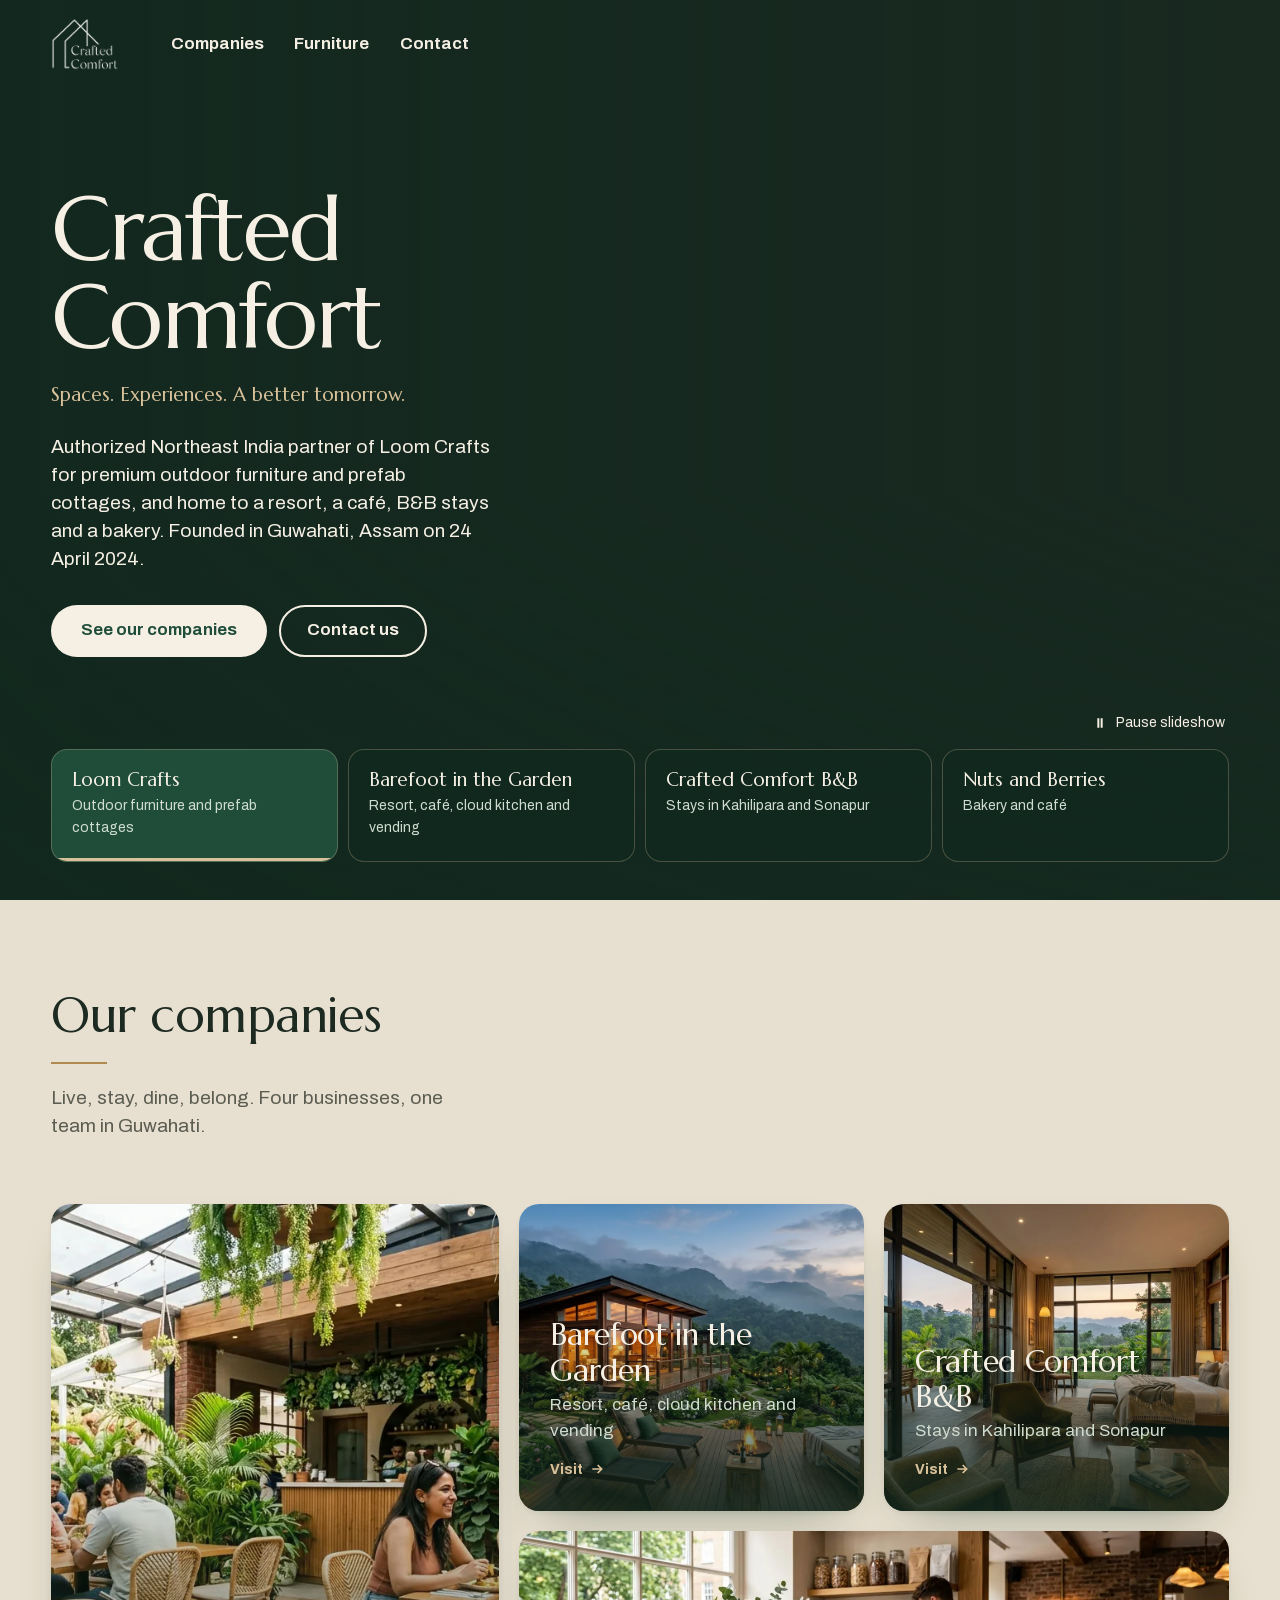
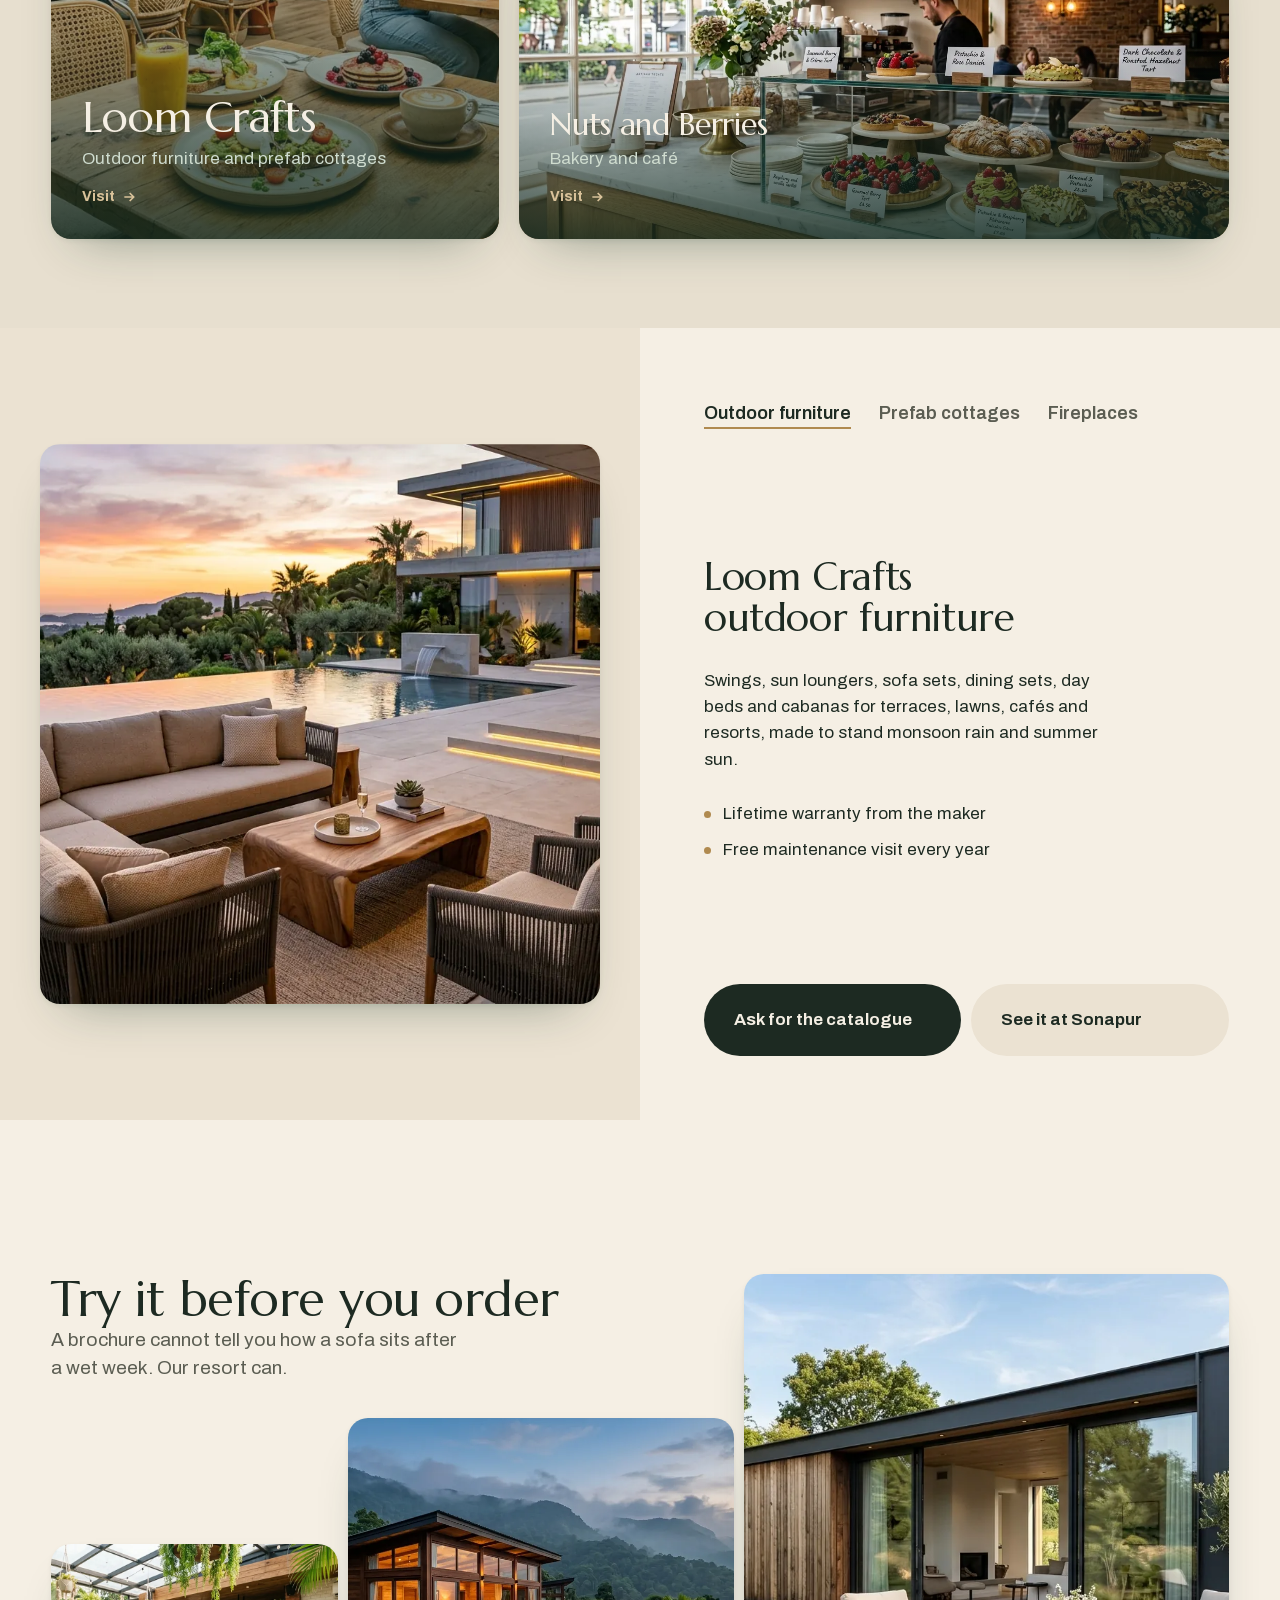
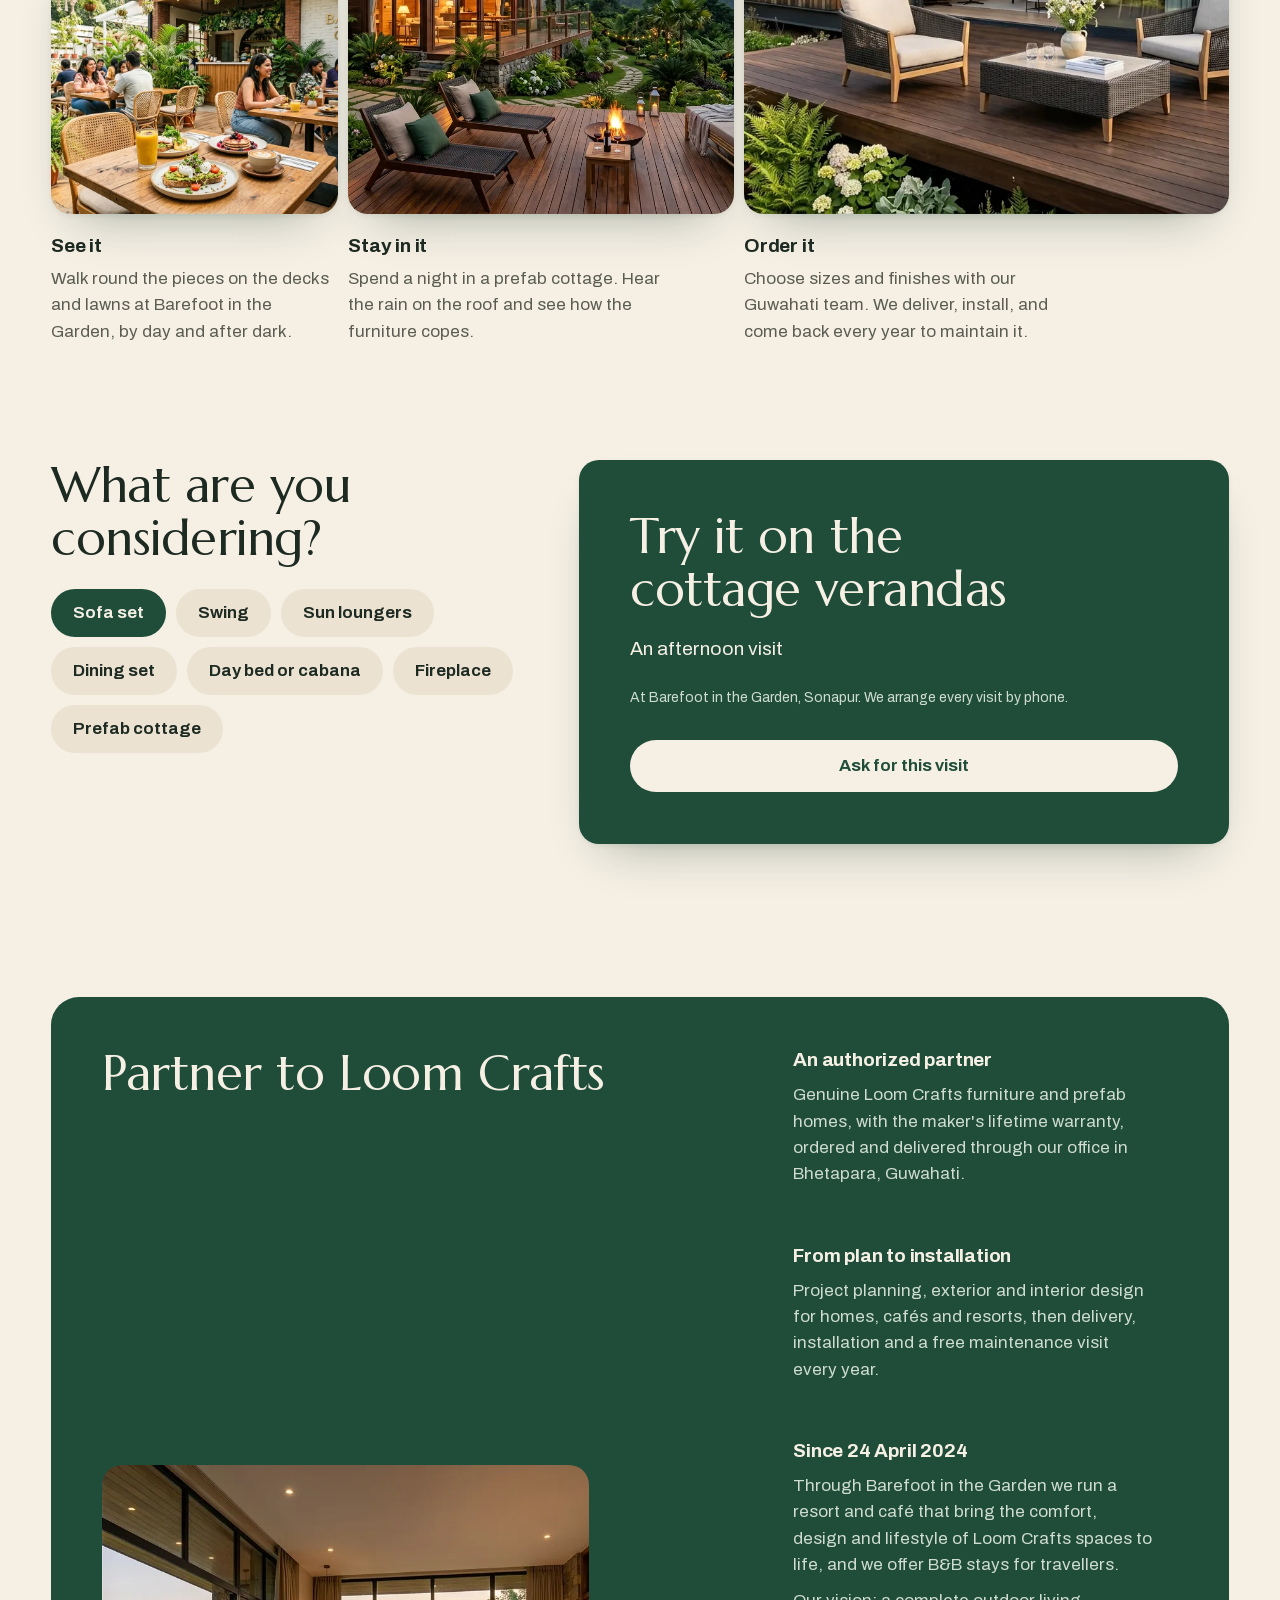
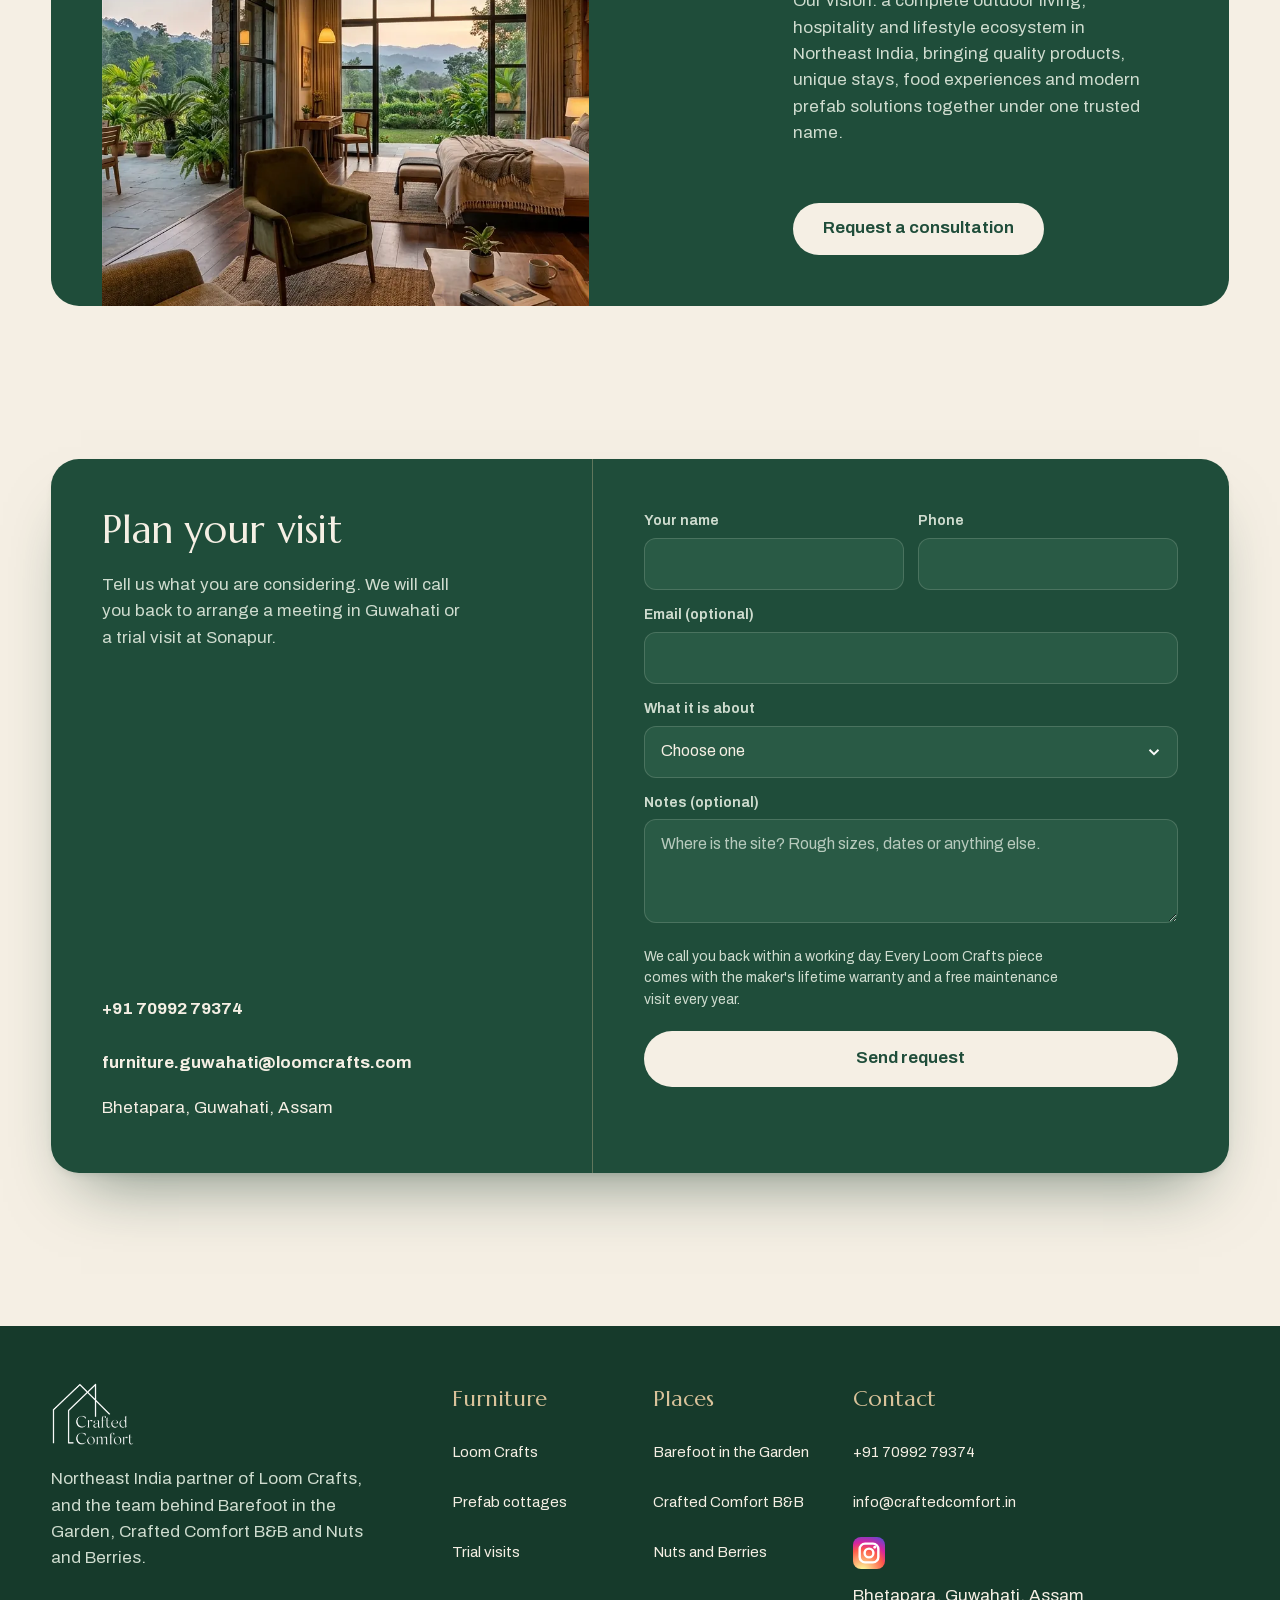
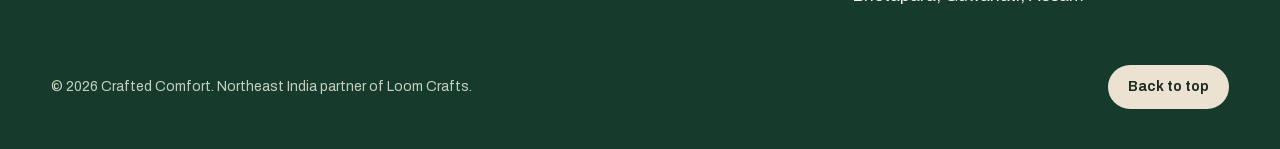
==== commit 32af81be: "Review fixes: photo arrivals and a companies mosaic - Company pages open on a full-bleed photograph " ====
--- a/index.html
+++ b/index.html
@@ -43,10 +43,10 @@
   <section class="hero-x on-accent" aria-labelledby="hero-title" data-hero>
     <div class="hero-x-bg" aria-hidden="true">
         <img class="is-on" src="assets/img/photos/prefab-cottages.webp" alt="" width="1376" height="768" fetchpriority="high" decoding="async" data-hero-bg="0">
-        <img class="" src="assets/img/photos/barefoot-dining.webp" alt="" width="1376" height="768" loading="lazy" decoding="async" data-hero-bg="1">
-        <img class="" src="assets/img/photos/barefoot-resort.webp" alt="" width="1376" height="768" loading="lazy" decoding="async" data-hero-bg="2">
-        <img class="" src="assets/img/photos/crafted-comfort-bnb.webp" alt="" width="1376" height="768" loading="lazy" decoding="async" data-hero-bg="3">
-        <img class="" src="assets/img/photos/nuts-and-berries.webp" alt="" width="1376" height="768" loading="lazy" decoding="async" data-hero-bg="4">
+        <img class="" data-src="assets/img/photos/barefoot-dining.webp" alt="" width="1376" height="768" decoding="async" data-hero-bg="1">
+        <img class="" data-src="assets/img/photos/barefoot-resort.webp" alt="" width="1376" height="768" decoding="async" data-hero-bg="2">
+        <img class="" data-src="assets/img/photos/crafted-comfort-bnb.webp" alt="" width="1376" height="768" decoding="async" data-hero-bg="3">
+        <img class="" data-src="assets/img/photos/nuts-and-berries.webp" alt="" width="1376" height="768" decoding="async" data-hero-bg="4">
     </div>
     <div class="hero-x-body wrap">
       <div class="hero-x-copy">
--- a/assets/css/base.css
+++ b/assets/css/base.css
@@ -1,4 +1,23 @@
-/* Crafted Comfort: sage ground, near-black ink, deep green accent. */
+/* Crafted Comfort: a resort you can buy from. Ivory ground, forest green fields,
+   brass hairlines, Marcellus for display, Archivo for text. */
+
+@font-face {
+  font-family: "Marcellus";
+  font-style: normal;
+  font-weight: 400;
+  font-display: swap;
+  src: url("../fonts/marcellus-latin.woff2") format("woff2");
+  unicode-range: U+0000-00FF, U+0131, U+0152-0153, U+02BB-02BC, U+02C6, U+02DA, U+02DC, U+0304, U+0308, U+0329, U+2000-206F, U+20AC, U+2122, U+2191, U+2193, U+2212, U+2215, U+FEFF, U+FFFD;
+}
+
+@font-face {
+  font-family: "Marcellus";
+  font-style: normal;
+  font-weight: 400;
+  font-display: swap;
+  src: url("../fonts/marcellus-latin-ext.woff2") format("woff2");
+  unicode-range: U+0100-02BA, U+02BD-02C5, U+02C7-02CC, U+02CE-02D7, U+02DD-02FF, U+1D00-1DBF, U+1E00-1E9F, U+1EF2-1EFF, U+2020, U+20A0-20AB, U+20AD-20C4, U+2113, U+2C60-2C7F, U+A720-A7FF;
+}
 
 @font-face {
   font-family: "Archivo";
@@ -24,20 +43,30 @@
    Tokens
    -------------------------------------------------------------------------- */
 :root {
-  --ground: #f1f3ee;
-  --tone: #e3e7e0;
-  --accent-tint: #d5e2d8;
-  --ink: #1c1715;
-  --muted: #5a524e;
+  --ground: #f5efe4;
+  --card: #fbf8f2;
+  --tone: #ebe2d2;
+  --accent-tint: #e7dfcf;
+  --ink: #1d2a22;
+  --muted: #5b5d52;
   --accent: #1f4d3a;
   --accent-deep: #163a2b;
-  --on-accent: #ffffff;
-  --on-accent-soft: #d3e4da;
-  --ink-raised: #2e2725;
-  --on-ink-soft: #d9d1cd;
-  --on-ink-muted: #c9bfbb;
+  --on-accent: #f5efe4;
+  --on-accent-soft: #cfdccf;
+  --ink-raised: #295a45;
+  --on-ink-soft: #cfdccf;
+  --on-ink-muted: #c3d0c1;
+  --brass: #b08a4f;
+  --brass-text: #7d5f2e;
+  --brass-light: #d9c29a;
 
   --font: "Archivo", "Helvetica Neue", Arial, sans-serif;
+  --font-display: "Marcellus", "Iowan Old Style", Georgia, serif;
+
+  --radius: 20px;
+  --radius-sm: 12px;
+  --shadow: 0 2px 6px -2px rgba(22, 58, 43, 0.12), 0 24px 48px -28px rgba(22, 58, 43, 0.45);
+  --shadow-lift: 0 4px 10px -4px rgba(22, 58, 43, 0.16), 0 36px 64px -30px rgba(22, 58, 43, 0.55);
 
   /* Five sizes, no more. */
   --t-display: clamp(3.25rem, 6.6vw, 6.5rem);
@@ -130,19 +159,14 @@
   cursor: pointer;
 }
 
-::selection {
-  background: var(--accent);
-  color: var(--on-accent);
-}
-
 :focus-visible {
-  outline: 3px solid var(--accent);
+  outline: 3px solid var(--brass-text);
   outline-offset: 3px;
 }
 
 .on-accent :focus-visible,
 .on-ink :focus-visible {
-  outline-color: var(--on-accent);
+  outline-color: var(--brass-light);
 }
 
 .sr-only {
@@ -180,20 +204,20 @@
    Type roles
    -------------------------------------------------------------------------- */
 .display {
+  font-family: var(--font-display);
   font-size: var(--t-display);
-  font-weight: 820;
-  font-stretch: 104%;
-  line-height: 0.95;
-  letter-spacing: -0.035em;
+  font-weight: 400;
+  line-height: 1;
+  letter-spacing: -0.015em;
   text-wrap: balance;
 }
 
 .heading {
+  font-family: var(--font-display);
   font-size: var(--t-heading);
-  font-weight: 760;
-  font-stretch: 102%;
-  line-height: 1.02;
-  letter-spacing: -0.025em;
+  font-weight: 400;
+  line-height: 1.08;
+  letter-spacing: -0.01em;
   text-wrap: balance;
 }
 
@@ -226,3 +250,30 @@
 .prose p + p {
   margin-top: 1em;
 }
+
+/* Browser surfaces in the house palette. */
+::selection {
+  background: var(--accent);
+  color: var(--on-accent);
+}
+
+html {
+  scrollbar-color: var(--accent) var(--tone);
+  accent-color: var(--accent);
+}
+
+input,
+textarea {
+  caret-color: var(--brass);
+}
+
+/* Smooth cross-page transitions where the browser supports them. */
+@view-transition {
+  navigation: auto;
+}
+
+@media (prefers-reduced-motion: reduce) {
+  @view-transition {
+    navigation: none;
+  }
+}
--- a/assets/css/elements.css
+++ b/assets/css/elements.css
@@ -7,19 +7,21 @@
   justify-content: center;
   gap: 10px;
   min-height: 52px;
-  padding: 14px 28px;
+  padding: 14px 30px;
   border: 0;
+  border-radius: 999px;
   background: var(--accent);
   color: var(--on-accent);
   font-size: var(--t-body);
-  font-weight: 700;
+  font-weight: 650;
   line-height: 1.2;
   text-decoration: none;
-  transition: background-color 0.18s ease, transform 0.18s var(--ease-out);
+  transition: background-color 0.18s ease, transform 0.18s var(--ease-out), box-shadow 0.25s var(--ease-out);
 }
 
 .btn:hover {
   background: var(--accent-deep);
+  box-shadow: 0 14px 28px -16px rgba(22, 58, 43, 0.6);
 }
 
 .btn:active {
@@ -27,7 +29,7 @@
 }
 
 .btn:focus-visible {
-  outline: 3px solid var(--ink);
+  outline: 3px solid var(--brass);
   outline-offset: 3px;
 }
 
@@ -45,7 +47,7 @@
 }
 
 .btn-tone:hover {
-  background: #e3e1dc;
+  background: var(--accent-tint);
 }
 
 
@@ -60,7 +62,7 @@
 }
 
 .on-accent .btn:focus-visible {
-  outline-color: var(--on-accent);
+  outline-color: var(--brass-light);
 }
 
 .btn svg {
@@ -119,7 +121,9 @@
 .site-nav a:hover,
 .site-nav a[aria-current="page"] {
   text-decoration: underline;
-  text-decoration-color: var(--accent);
+  text-decoration-color: var(--brass);
+  text-decoration-thickness: 2px;
+  text-underline-offset: 6px;
 }
 
 .on-accent .site-nav a:hover,
@@ -140,6 +144,17 @@
 
 .section-head .lead {
   margin-top: 20px;
+}
+
+/* A short brass rule under each section heading, like an engraved plate line. */
+.section-head .heading::after,
+.co-head .heading::after {
+  content: "";
+  display: block;
+  width: 56px;
+  height: 2px;
+  margin-top: 20px;
+  background: var(--brass);
 }
 
 .field-accent {
--- a/assets/css/sections.css
+++ b/assets/css/sections.css
@@ -18,6 +18,8 @@
   width: 100%;
   aspect-ratio: 1;
   overflow: hidden;
+  border-radius: var(--radius);
+  box-shadow: var(--shadow);
 }
 
 .plate-media img {
@@ -58,8 +60,8 @@
 .tab[aria-selected="true"] {
   color: var(--ink);
   text-decoration: underline;
-  text-decoration-color: var(--accent);
-  text-decoration-thickness: 3px;
+  text-decoration-color: var(--brass);
+  text-decoration-thickness: 2px;
   text-underline-offset: 8px;
 }
 
@@ -159,6 +161,8 @@
 
 .grow-tile {
   overflow: hidden;
+  border-radius: var(--radius);
+  box-shadow: var(--shadow);
 }
 
 .stage-1 .grow-tile { height: 30vh; }
@@ -235,19 +239,20 @@
   align-items: flex-start;
   justify-content: center;
   min-height: 48px;
-  padding: 10px 20px;
+  padding: 10px 22px;
+  border-radius: 999px;
   background: var(--tone);
   font-weight: 650;
   transition: background-color 0.18s ease, color 0.18s ease;
 }
 
 .chip:hover span.chip-face {
-  background: #e3e1dc;
+  background: var(--accent-tint);
 }
 
 .chip input:checked + span.chip-face {
-  background: var(--ink);
-  color: var(--ground);
+  background: var(--accent);
+  color: var(--on-accent);
 }
 
 .chip input:focus-visible + span.chip-face {
@@ -274,8 +279,10 @@
   display: none;
   min-height: 100%;
   padding: clamp(28px, 4vw, 56px);
+  border-radius: var(--radius);
   background: var(--accent);
   color: var(--on-accent);
+  box-shadow: var(--shadow);
 }
 
 .js .planner-result {
@@ -290,10 +297,11 @@
 }
 
 .planner-result .where {
+  font-family: var(--font-display);
   font-size: var(--t-heading);
-  font-weight: 760;
-  line-height: 1.05;
-  letter-spacing: -0.02em;
+  font-weight: 400;
+  line-height: 1.08;
+  letter-spacing: -0.01em;
   text-wrap: balance;
 }
 
@@ -415,6 +423,7 @@
   display: grid;
   grid-template-columns: 63fr 37fr;
   overflow: hidden;
+  border-radius: 28px;
   background: var(--accent);
   color: var(--on-accent);
 }
@@ -431,6 +440,7 @@
   aspect-ratio: 1;
   margin-bottom: calc(min(38vw, 560px) * -0.2);
   overflow: hidden;
+  border-radius: var(--radius) var(--radius) 0 0;
 }
 
 .panel-photo img {
@@ -455,6 +465,10 @@
   max-width: 36ch;
 }
 
+.panel-right p + p {
+  margin-top: 10px;
+}
+
 .panel-right .btn {
   align-self: flex-start;
 }
@@ -512,7 +526,7 @@
 }
 
 .field-accent .dot {
-  background: var(--on-accent);
+  background: var(--brass-light);
 }
 
 @media (max-width: 760px) {
@@ -531,13 +545,17 @@
   grid-template-columns: 46fr 54fr;
   margin-inline: auto;
   max-width: 1280px;
-  background: var(--ink);
-  color: var(--ground);
-}
-
-/* Ticket notches, punched in the ground colour where the perforation meets each edge. */
+  overflow: hidden;
+  border-radius: 28px;
+  background: var(--accent);
+  color: var(--on-accent);
+  box-shadow: var(--shadow-lift);
+}
+
+/* The old ticket notches are retired; the card is one rounded green field. */
 .coupon::before,
 .coupon::after {
+  display: none;
   content: "";
   position: absolute;
   left: 46%;
@@ -562,7 +580,7 @@
   justify-content: space-between;
   gap: 40px;
   padding: clamp(32px, 4vw, 56px);
-  border-right: 5px dotted var(--ground);
+  border-right: 1px solid rgba(217, 194, 154, 0.35);
 }
 
 .coupon-left .heading {
@@ -611,7 +629,7 @@
   margin-bottom: 6px;
   font-size: var(--t-small);
   font-weight: 650;
-  color: #e6dfdb;
+  color: var(--on-accent-soft);
 }
 
 .field input,
@@ -620,8 +638,8 @@
   width: 100%;
   min-height: 52px;
   padding: 12px 16px;
-  border: 2px solid transparent;
-  border-radius: 0;
+  border: 1px solid rgba(245, 239, 228, 0.16);
+  border-radius: var(--radius-sm);
   background: var(--ink-raised);
   color: var(--ground);
   font-size: 1rem;
@@ -643,14 +661,14 @@
 
 .field input::placeholder,
 .field textarea::placeholder {
-  color: #a59a95;
+  color: #b7cabd;
 }
 
 .field input:focus,
 .field select:focus,
 .field textarea:focus {
   outline: none;
-  border-color: var(--ground);
+  border-color: var(--brass-light);
 }
 
 .field input[aria-invalid="true"],
@@ -678,6 +696,7 @@
   gap: 12px;
   min-height: 52px;
   padding: 10px 16px;
+  border-radius: var(--radius-sm);
   background: var(--ink-raised);
   cursor: pointer;
 }
@@ -703,6 +722,12 @@
   width: 100%;
   min-height: 56px;
   margin-top: 6px;
+  background: var(--on-accent);
+  color: var(--accent);
+}
+
+.coupon-form .btn:hover {
+  background: var(--brass-light);
 }
 
 .form-status {
@@ -734,7 +759,7 @@
 
   .coupon-left {
     border-right: 0;
-    border-bottom: 5px dotted var(--ground);
+    border-bottom: 1px solid rgba(217, 194, 154, 0.35);
   }
 
   .field-row {
--- a/assets/css/page-hero.css
+++ b/assets/css/page-hero.css
@@ -1,23 +1,28 @@
 /* --------------------------------------------------------------------------
    Brand page hero
    -------------------------------------------------------------------------- */
+/* Each company page arrives on its own photograph under the forest-green veil,
+   with the key facts card resting on the photo's foot. */
 .page-hero {
+  --hero-foot: clamp(44px, 5vw, 64px);
+  position: relative;
+  isolation: isolate;
   display: grid;
-  grid-template-columns: 5fr 7fr;
-  gap: clamp(32px, 4vw, 56px) clamp(32px, 5vw, 80px);
-  align-items: center;
-  padding-block: clamp(24px, 4vw, 64px) var(--section);
+  grid-template-columns: minmax(0, 1fr);
+  align-content: end;
+  gap: 18px;
+  min-height: min(80svh, 780px);
+  padding-top: clamp(120px, 16vw, 200px);
+  color: var(--on-accent);
 }
 
 .page-hero h1 {
-  grid-column: 1 / -1;
+  max-width: 16ch;
 }
 
 .crumbs {
-  grid-column: 1 / -1;
-  margin-bottom: calc(-1 * clamp(16px, 2.5vw, 36px));
   font-size: var(--t-small);
-  color: var(--muted);
+  color: var(--on-accent-soft);
 }
 
 .crumbs ol {
@@ -48,31 +53,68 @@
 
 .crumbs a:hover,
 .crumbs a:focus-visible {
-  color: var(--accent);
+  color: var(--brass-light);
   text-decoration-color: currentColor;
 }
 
 .crumbs [aria-current] {
-  color: var(--ink);
+  color: var(--on-accent);
   font-weight: 650;
 }
 
+.page-hero-copy {
+  max-width: 52ch;
+}
+
+.page-hero .lead {
+  max-width: 44ch;
+  color: var(--on-accent);
+}
+
 .page-hero .meta {
-  margin-top: 18px;
+  margin-top: 16px;
   font-weight: 650;
+  color: var(--brass-light);
 }
 
 .page-hero .btn {
-  margin-top: 32px;
+  margin-top: 28px;
+  background: var(--on-accent);
+  color: var(--accent);
+}
+
+.page-hero .btn:hover {
+  background: var(--brass-light);
 }
 
 .page-hero-media {
-  position: relative;
+  position: absolute;
+  inset: 0 0 var(--hero-foot);
+  z-index: -1;
+  overflow: hidden;
+  background: var(--ink);
+}
+
+.page-hero-media::after {
+  content: "";
+  position: absolute;
+  inset: 0;
+  background:
+    linear-gradient(90deg, rgba(16, 40, 30, 0.8) 0%, rgba(16, 40, 30, 0.45) 55%, rgba(16, 40, 30, 0.2) 100%),
+    linear-gradient(180deg, rgba(16, 40, 30, 0) 40%, rgba(16, 40, 30, 0.6) 100%);
+  pointer-events: none;
 }
 
 .page-hero-media .frame {
-  aspect-ratio: 4 / 3;
+  height: 100%;
   overflow: hidden;
+}
+
+.page-hero .keyfacts {
+  position: relative;
+  margin-top: clamp(24px, 3vw, 40px);
+  color: var(--ink);
+  box-shadow: var(--shadow-lift);
 }
 
 .page-hero-media img {
--- a/assets/css/footer.css
+++ b/assets/css/footer.css
@@ -2,8 +2,8 @@
    Footer: the woven end of the cloth
    -------------------------------------------------------------------------- */
 .site-footer {
-  background: var(--ink);
-  color: var(--ground);
+  background: var(--accent-deep);
+  color: var(--on-accent);
 }
 
 .footer-body {
@@ -37,9 +37,10 @@
 }
 
 .footer-col h2 {
-  font-size: var(--t-body);
-  font-weight: 700;
-  color: var(--on-ink-muted);
+  font-family: var(--font-display);
+  font-size: 1.375rem;
+  font-weight: 400;
+  color: var(--brass-light);
   margin-bottom: 14px;
 }
 
--- a/assets/css/motion.css
+++ b/assets/css/motion.css
@@ -199,3 +199,13 @@
     height: 44px;
   }
 }
+
+/* Parallax: hero photographs drift slower than the page. Set from main.js. */
+[data-parallax] {
+  will-change: transform;
+}
+
+/* The page-hero photograph keeps its wipe; parallax owns its transform. */
+.js .page-hero-media .shutter img[data-parallax] {
+  transition: none;
+}
--- a/assets/css/home.css
+++ b/assets/css/home.css
@@ -4,9 +4,10 @@
 .dot {
   display: inline-block;
   flex: none;
-  width: 8px;
-  height: 8px;
-  background: var(--accent);
+  width: 7px;
+  height: 7px;
+  border-radius: 50%;
+  background: var(--brass);
 }
 
 .menu-item.plain {
@@ -60,7 +61,9 @@
   content: "";
   position: absolute;
   inset: 0;
-  background: rgba(20, 17, 15, 0.5);
+  background:
+    linear-gradient(90deg, rgba(16, 40, 30, 0.78) 0%, rgba(16, 40, 30, 0.5) 50%, rgba(16, 40, 30, 0.25) 100%),
+    linear-gradient(180deg, rgba(16, 40, 30, 0) 55%, rgba(16, 40, 30, 0.55) 100%);
 }
 
 .hero-x-body {
@@ -68,9 +71,9 @@
   display: grid;
   grid-template-columns: 1fr;
   align-content: end;
-  gap: clamp(40px, 5vw, 72px);
+  gap: clamp(28px, 3.5vw, 48px);
   width: 100%;
-  padding-top: 140px;
+  padding-top: 120px;
   padding-bottom: clamp(24px, 3vw, 40px);
 }
 
@@ -80,21 +83,32 @@
   color: var(--on-accent);
 }
 
+/* The motto reads as a line set in brass under the name, not a label above it. */
+.hero-x-copy {
+  display: flex;
+  flex-direction: column;
+}
+
 .hero-x-tagline {
-  margin-bottom: 20px;
-  font-size: var(--t-small);
-  font-weight: 650;
-  letter-spacing: 0.14em;
-  text-transform: uppercase;
-  color: var(--on-accent-soft);
+  order: 1;
+  margin-top: 18px;
+  font-family: var(--font-display);
+  font-size: var(--t-lead);
+  color: var(--brass-light);
 }
 
 .hero-x-title {
-  font-size: var(--t-display);
-  font-weight: 820;
-  line-height: 0.92;
-  letter-spacing: -0.035em;
-  color: var(--on-accent);
+  font-family: var(--font-display);
+  font-size: clamp(3.5rem, 7vw, 6.5rem);
+  font-weight: 400;
+  line-height: 0.98;
+  letter-spacing: -0.02em;
+  color: var(--on-accent);
+}
+
+.hero-x-copy .lead,
+.hero-x-copy .hero-actions {
+  order: 2;
 }
 
 .hero-actions {
@@ -120,7 +134,7 @@
 .hero-x-list {
   display: grid;
   grid-template-columns: repeat(4, 1fr);
-  gap: 2px;
+  gap: 10px;
   list-style: none;
 }
 
@@ -130,8 +144,11 @@
   align-content: start;
   gap: 4px;
   height: 100%;
-  padding: 18px 18px 22px;
-  background: rgba(20, 17, 15, 0.55);
+  overflow: hidden;
+  padding: 18px 20px 22px;
+  border: 1px solid rgba(217, 194, 154, 0.28);
+  border-radius: 16px;
+  background: rgba(16, 40, 30, 0.6);
   color: var(--on-accent);
   text-decoration: none;
   transition: background-color 0.25s ease;
@@ -144,8 +161,9 @@
 }
 
 .hero-co-name {
-  font-size: var(--t-body);
-  font-weight: 760;
+  font-family: var(--font-display);
+  font-size: 1.1875rem;
+  font-weight: 400;
   line-height: 1.2;
 }
 
@@ -161,7 +179,7 @@
   right: 0;
   bottom: 0;
   height: 3px;
-  background: var(--on-accent);
+  background: var(--brass-light);
   transform: scaleX(0);
   transform-origin: left;
 }
@@ -192,29 +210,36 @@
     padding-top: 96px;
   }
 
-  /* One swipeable row of companies so all four start on the first screen. */
+  /* All four companies at once: a compact two-by-two of names. */
   .hero-x-list {
-    display: flex;
-    gap: 2px;
-    margin-inline: calc(var(--margin) * -1);
-    padding-inline: var(--margin);
-    overflow-x: auto;
-    scroll-snap-type: x proximity;
-    scroll-padding-inline: var(--margin);
-    scrollbar-width: none;
-  }
-
-  .hero-x-list::-webkit-scrollbar {
-    display: none;
-  }
-
-  .hero-x-list li {
-    flex: 0 0 auto;
-    scroll-snap-align: start;
+    gap: 8px;
+  }
+
+  .hero-x-list .hero-co {
+    padding: 10px 14px 12px;
+    border-radius: 12px;
   }
 
   .hero-x-list .hero-co-name {
-    white-space: nowrap;
+    font-size: 1rem;
+  }
+
+  /* The two buttons share one row at equal width. */
+  .hero-actions {
+    display: grid;
+    grid-template-columns: 1fr 1fr;
+    gap: 10px;
+    margin-top: 24px;
+  }
+
+  .hero-actions .btn {
+    min-height: 48px;
+    padding-inline: 12px;
+    font-size: 0.9375rem;
+  }
+
+  .hero-x-copy .lead {
+    margin-top: 16px;
   }
 
   .hero-co {
@@ -250,21 +275,24 @@
 .companies {
   display: grid;
   grid-template-columns: repeat(4, 1fr);
-  gap: 12px;
+  gap: clamp(14px, 1.6vw, 24px);
 }
 
 .company-link {
   display: flex;
   flex-direction: column;
   height: 100%;
-  background: var(--ground);
+  overflow: hidden;
+  border-radius: var(--radius);
+  background: var(--card);
+  box-shadow: var(--shadow);
   color: inherit;
   text-decoration: none;
-  transition: background-color 0.18s var(--ease-out);
-}
-
-.company-link:hover {
-  background: #fff;
+}
+
+.company-link:hover,
+.company-link:focus-visible {
+  box-shadow: var(--shadow-lift);
 }
 
 .company-media {
@@ -287,13 +315,14 @@
   display: flex;
   flex-direction: column;
   flex: 1;
-  padding: 14px 16px 16px;
+  padding: 18px 20px 20px;
 }
 
 .company-text .name {
-  font-size: var(--t-body);
-  font-weight: 760;
-  line-height: 1.2;
+  font-family: var(--font-display);
+  font-size: 1.375rem;
+  font-weight: 400;
+  line-height: 1.15;
 }
 
 .company-what {
@@ -364,7 +393,7 @@
 /* Pause control for the rotating hero: touch visitors cannot hover to stop it. */
 .hero-pause {
   justify-self: end;
-  margin-bottom: calc(clamp(40px, 5vw, 72px) * -1 + 4px);
+  margin-bottom: calc(clamp(28px, 3.5vw, 48px) * -1 + 4px);
   display: inline-flex;
   align-items: center;
   gap: 8px;
@@ -403,3 +432,91 @@
     display: none;
   }
 }
+
+/* --------------------------------------------------------------------------
+   Companies as a photograph mosaic: the lead company tall on the left,
+   the others around it, each name set over its own picture.
+   -------------------------------------------------------------------------- */
+.companies {
+  grid-template-columns: 1.3fr 1fr 1fr;
+  grid-auto-rows: clamp(250px, 24vw, 360px);
+}
+
+.company:nth-child(1) {
+  grid-row: span 2;
+}
+
+.company:nth-child(4) {
+  grid-column: span 2;
+}
+
+.company-link {
+  position: relative;
+  isolation: isolate;
+  justify-content: flex-end;
+  color: var(--on-accent);
+}
+
+.company-media {
+  position: absolute;
+  inset: 0;
+  z-index: -1;
+  aspect-ratio: auto;
+}
+
+.company-media::after {
+  content: "";
+  position: absolute;
+  inset: 0;
+  background: linear-gradient(180deg, rgba(16, 40, 30, 0) 35%, rgba(16, 40, 30, 0.82) 100%);
+}
+
+.company-text {
+  flex: none;
+  padding: clamp(20px, 2.4vw, 32px);
+}
+
+.company-text .name {
+  font-size: clamp(1.625rem, 2.4vw, 2.25rem);
+}
+
+.company:nth-child(1) .company-text .name {
+  font-size: clamp(2rem, 3.4vw, 3rem);
+}
+
+.company-what {
+  color: var(--on-accent-soft);
+  font-size: var(--t-body);
+}
+
+.company-cta {
+  padding-top: 14px;
+  color: var(--brass-light);
+}
+
+@media (max-width: 960px) {
+  .companies {
+    grid-template-columns: 1fr 1fr;
+    grid-auto-rows: clamp(240px, 48vw, 340px);
+  }
+
+  .company:nth-child(1) {
+    grid-row: auto;
+    grid-column: span 2;
+  }
+
+  .company:nth-child(4) {
+    grid-column: auto;
+  }
+}
+
+@media (max-width: 640px) {
+  .companies {
+    grid-template-columns: 1fr;
+    grid-auto-rows: 280px;
+  }
+
+  .company:nth-child(1) {
+    grid-column: auto;
+  }
+}
--- a/assets/css/company.css
+++ b/assets/css/company.css
@@ -10,31 +10,28 @@
   margin-bottom: clamp(24px, 3vw, 40px);
 }
 
-.page-hero {
-  padding-bottom: clamp(32px, 4vw, 56px);
-}
-
-.page-hero-media .frame {
-  aspect-ratio: 16 / 9;
-}
 
 /* Key facts: four checkable answers under the hero. */
 .keyfacts {
   grid-column: 1 / -1;
   display: grid;
   grid-template-columns: repeat(4, minmax(0, 1fr));
-  gap: 2px;
+  gap: 1px;
   margin-top: clamp(8px, 2vw, 24px);
+  overflow: hidden;
+  border: 1px solid rgba(176, 138, 79, 0.35);
+  border-radius: var(--radius);
+  background: rgba(176, 138, 79, 0.35);
 }
 
 .keyfacts > div {
-  background: var(--tone);
+  background: var(--card);
   padding: 20px 24px 22px;
 }
 
 .keyfacts dt {
   font-size: var(--t-small);
-  color: var(--muted);
+  color: var(--brass-text);
 }
 
 .keyfacts dd {
@@ -51,13 +48,16 @@
 /* Offer rows: photo, what it is, where and what to do next. */
 .offers {
   display: grid;
-  gap: 12px;
+  gap: clamp(16px, 2vw, 24px);
 }
 
 .offer {
   display: grid;
   grid-template-columns: minmax(220px, 30%) minmax(0, 1fr) minmax(200px, 22%);
-  background: var(--tone);
+  overflow: hidden;
+  border-radius: var(--radius);
+  background: var(--card);
+  box-shadow: var(--shadow);
   scroll-margin-top: 24px;
 }
 
@@ -169,9 +169,15 @@
 }
 
 main:has(> .page-hero) .menu-group-head .heading {
-  font-size: var(--t-lead);
-  font-weight: 700;
-  letter-spacing: -0.01em;
+  font-size: 1.625rem;
+  letter-spacing: 0;
+}
+
+.offer-body .name {
+  font-family: var(--font-display);
+  font-size: 1.625rem;
+  font-weight: 400;
+  line-height: 1.15;
 }
 
 .menu.menu-4 {
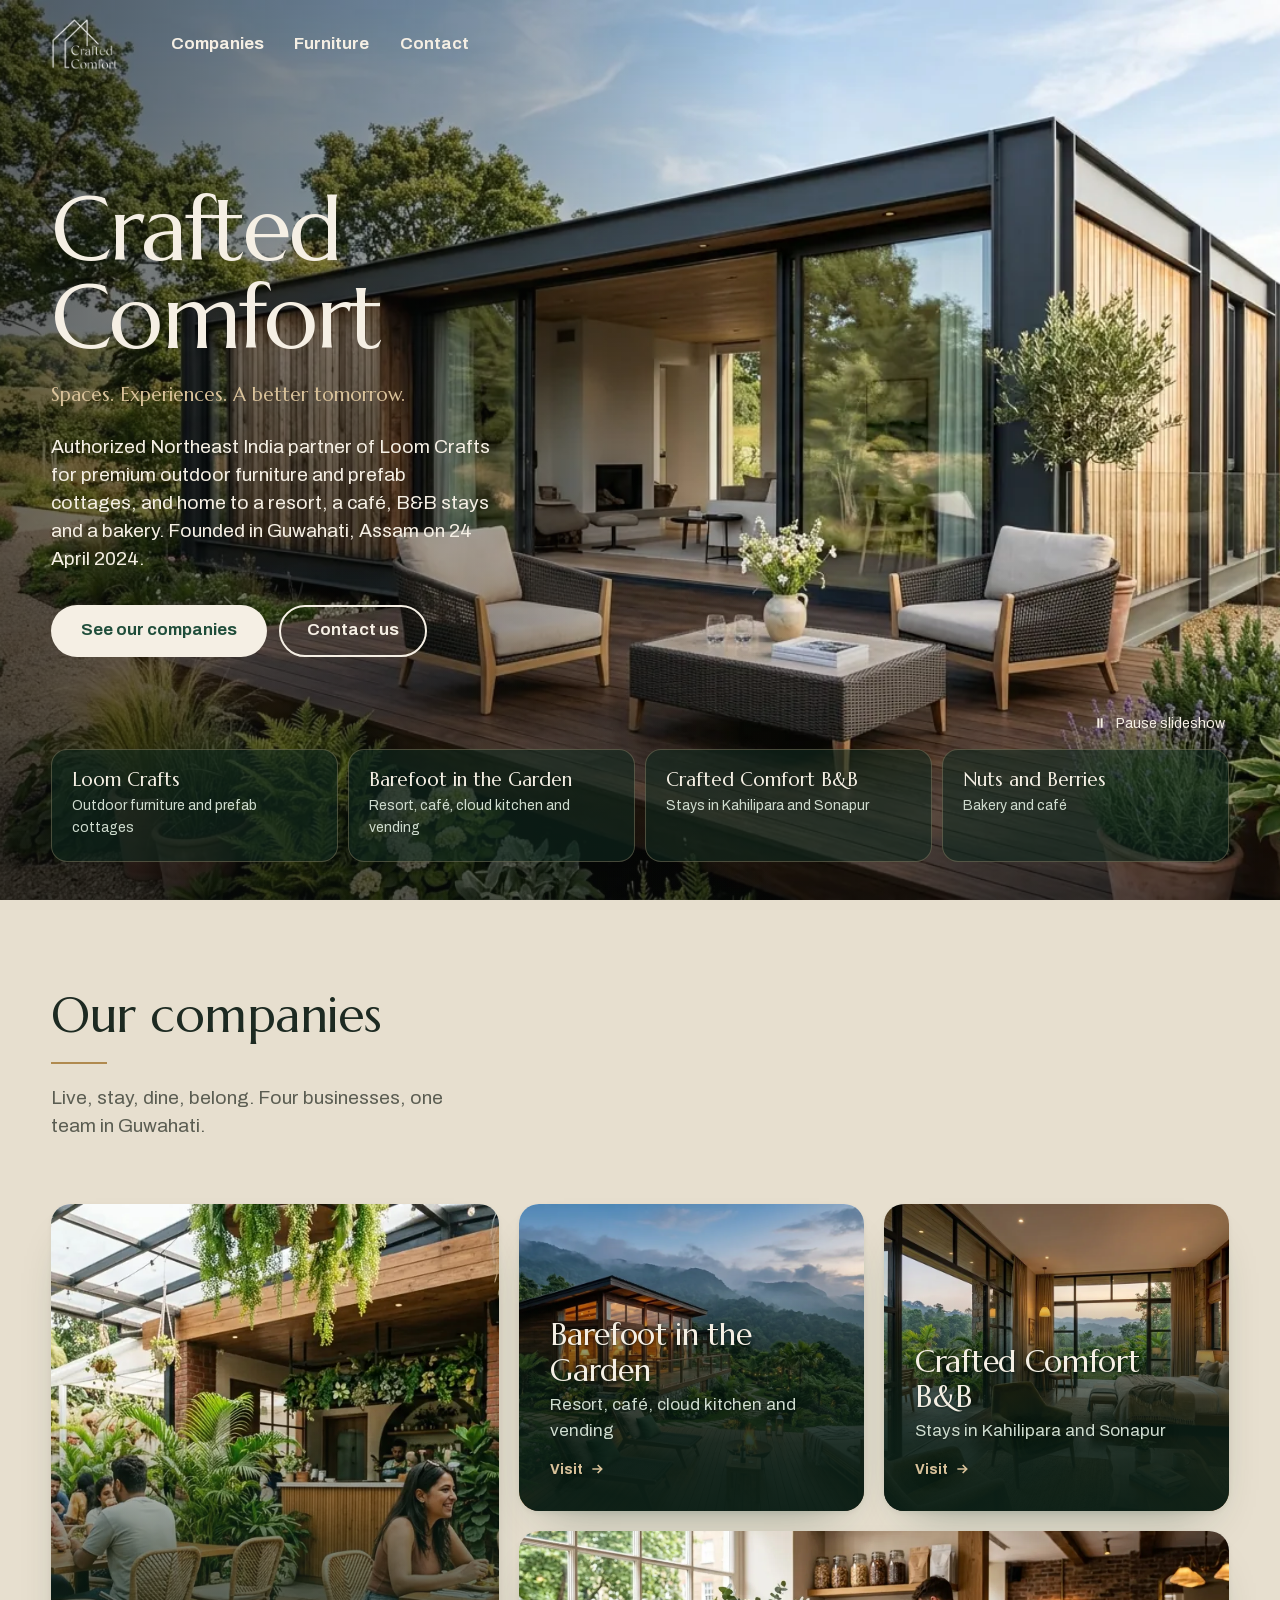
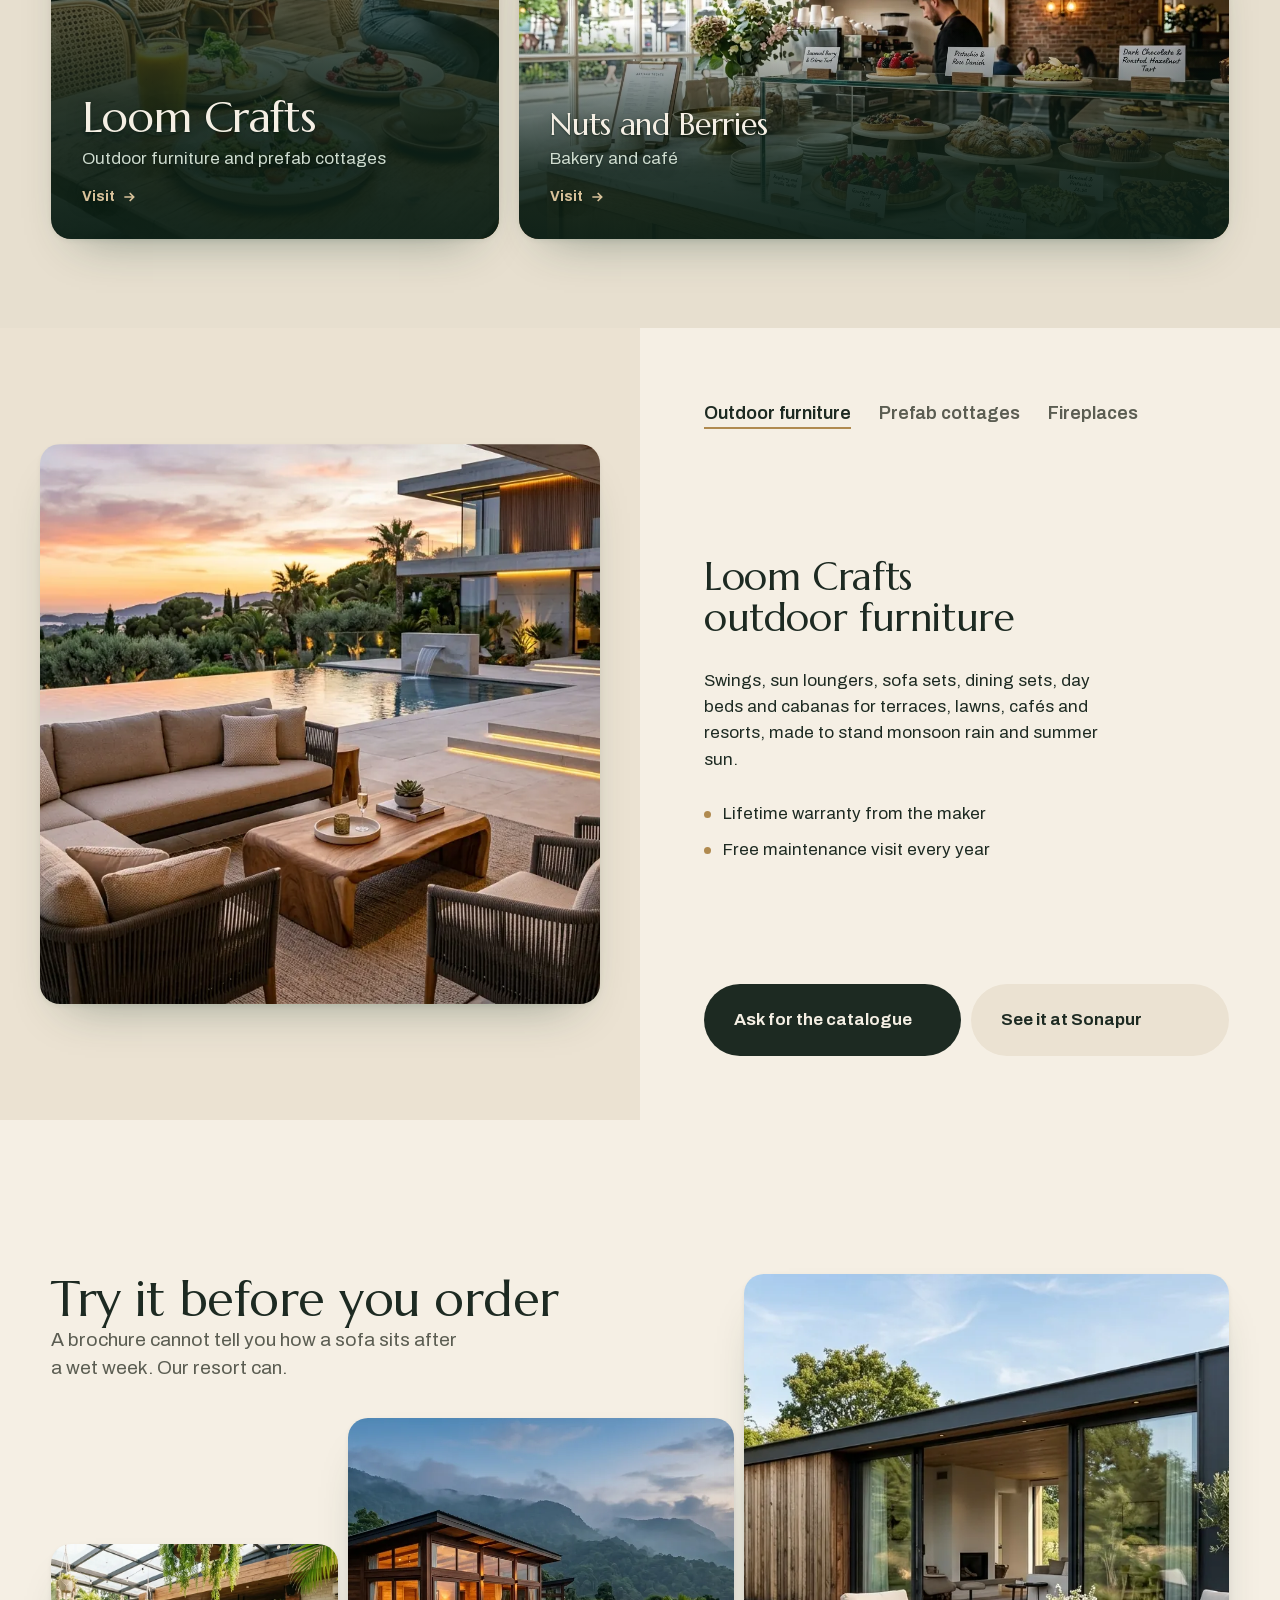
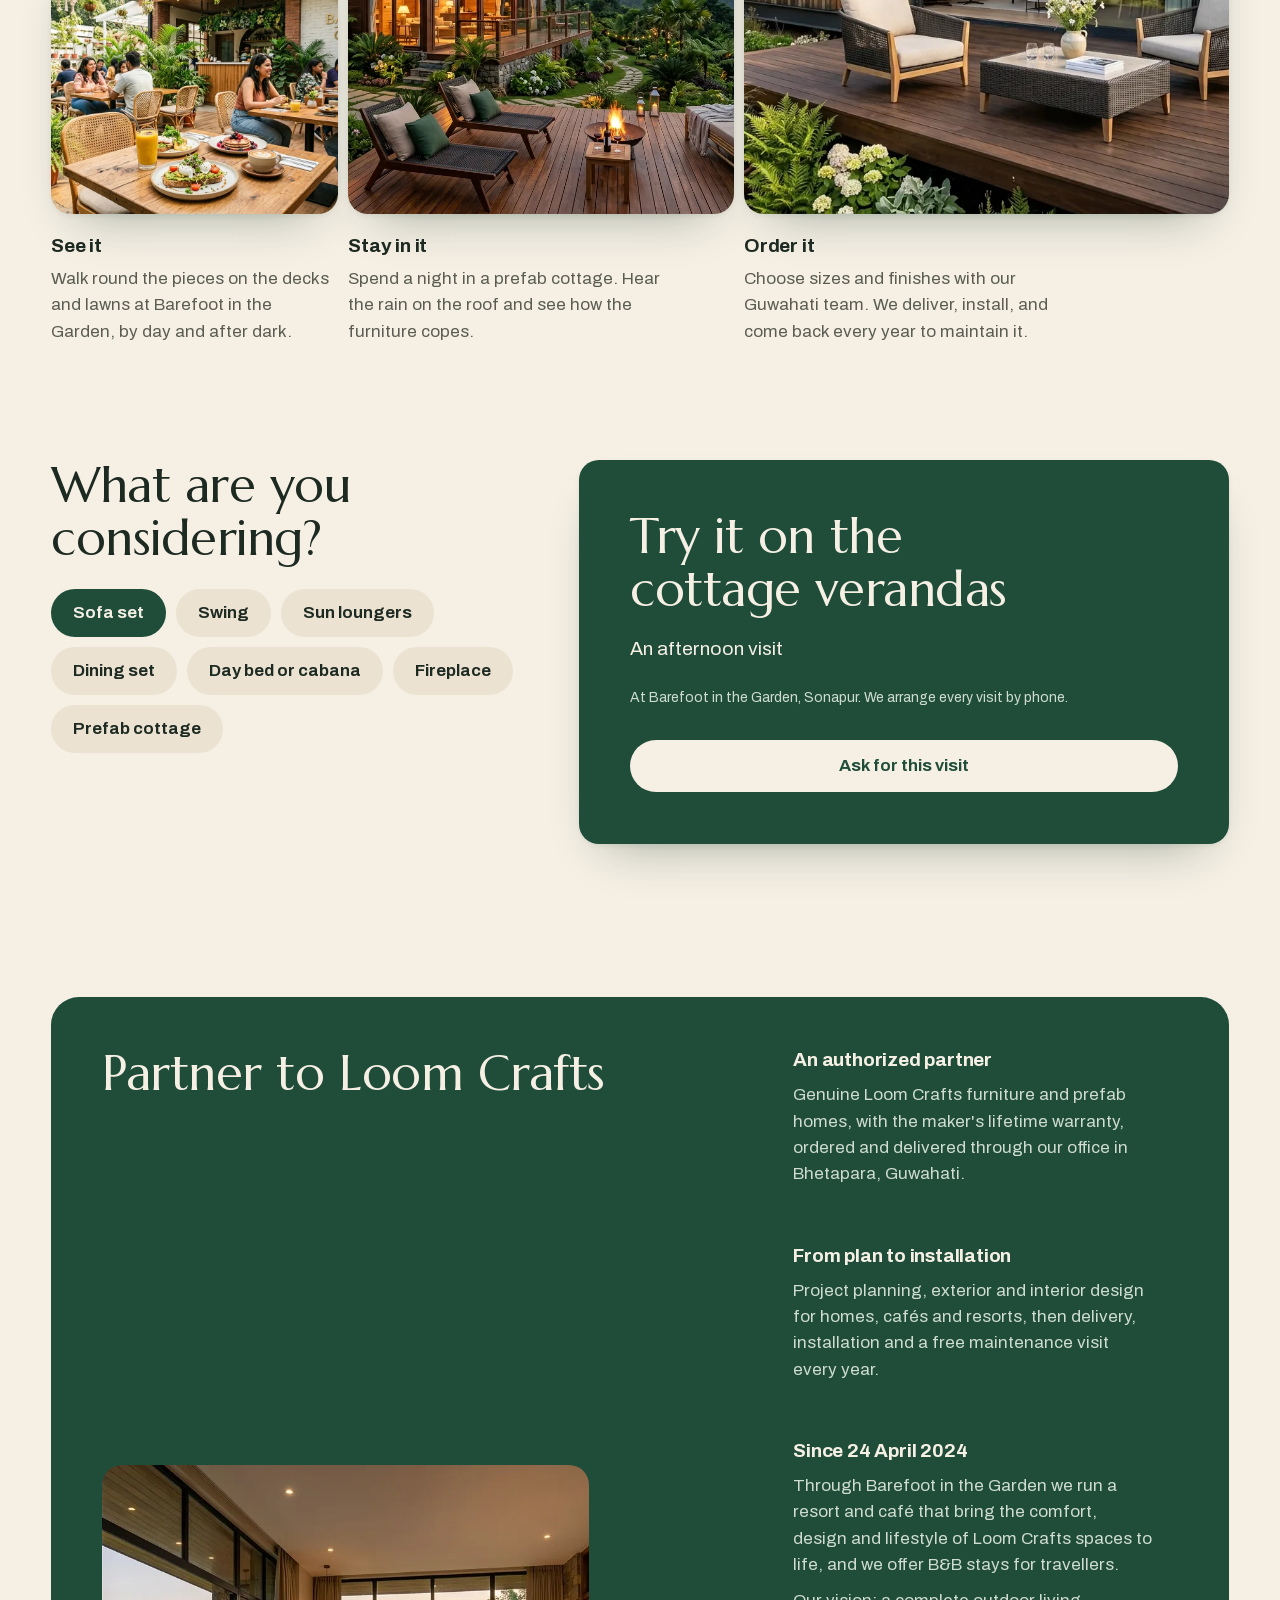
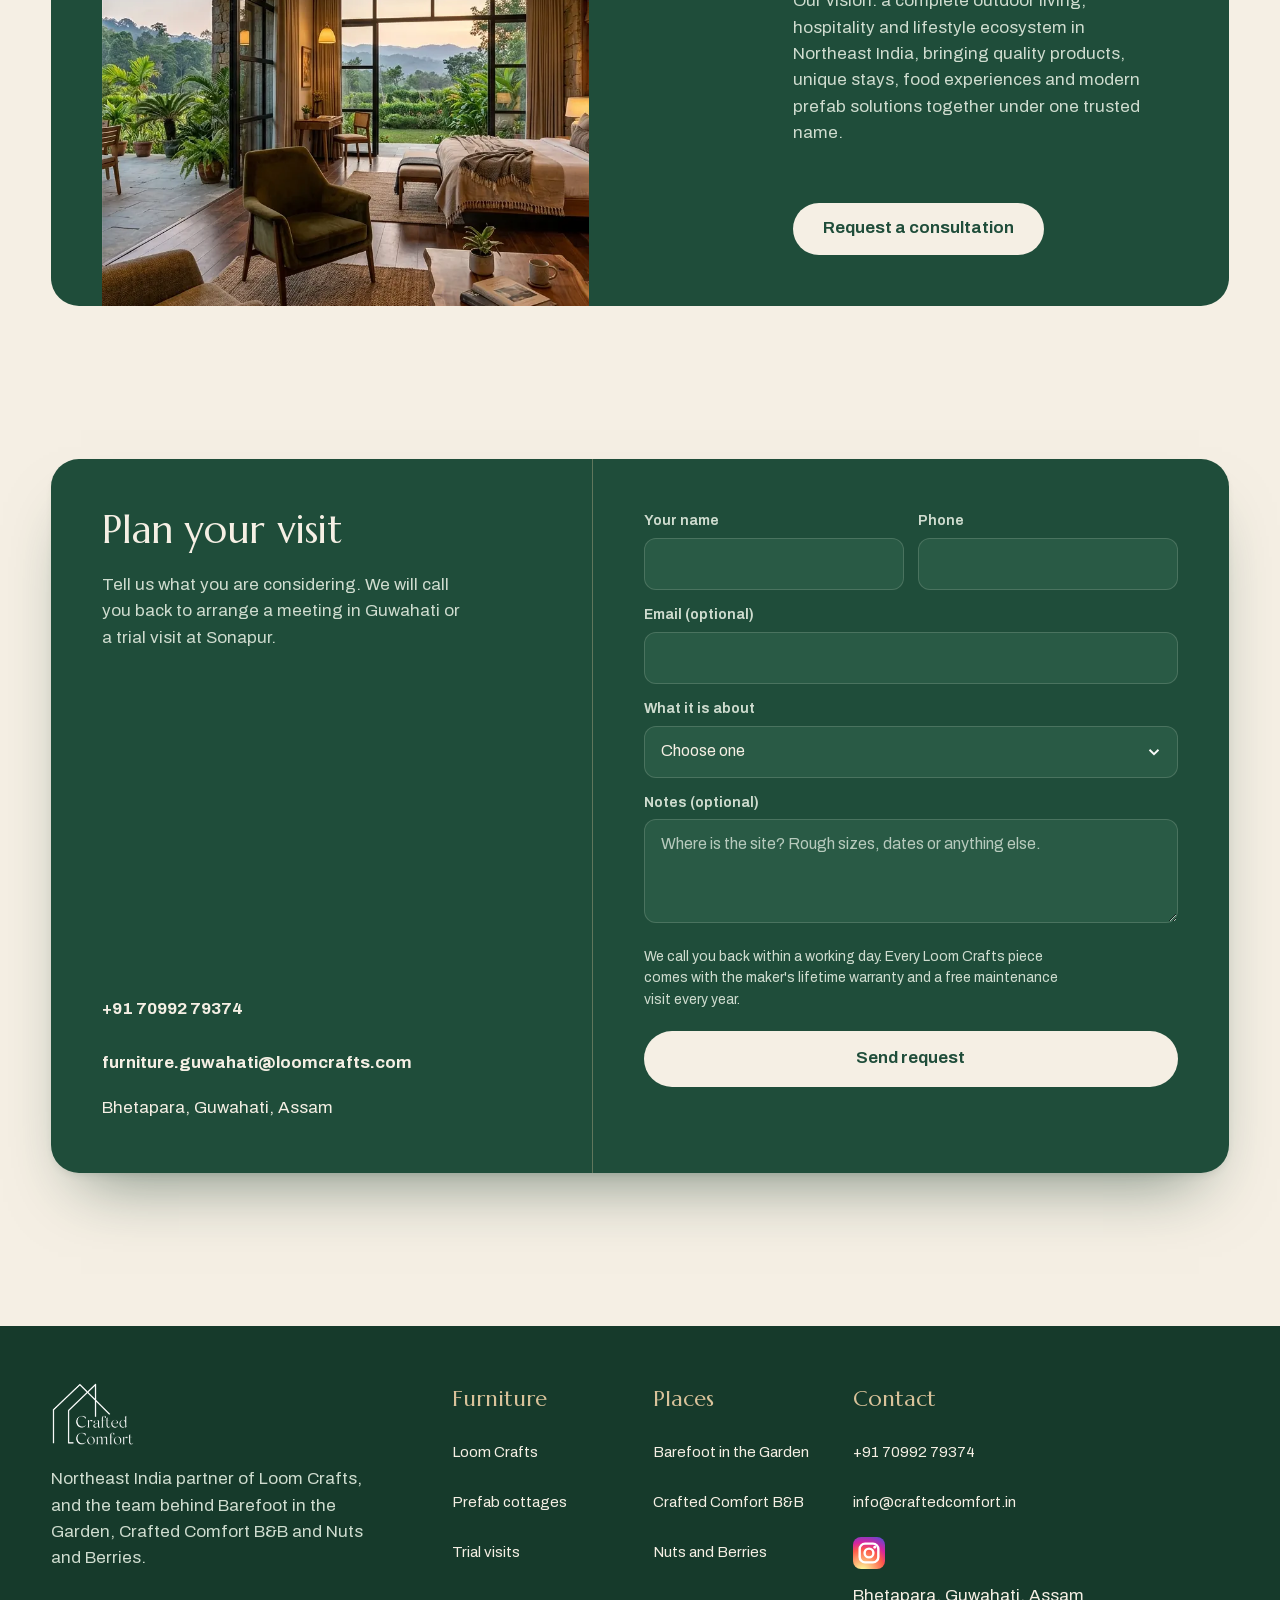
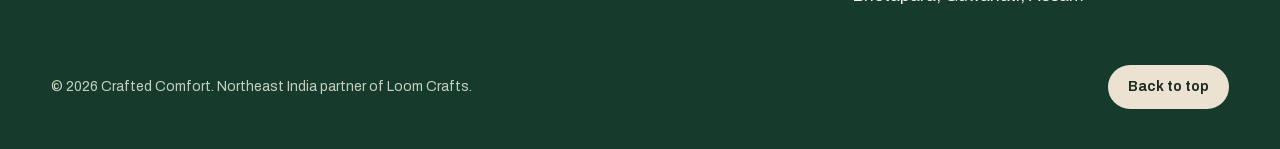
==== commit 0a25ae2c: "Fix company hero flicker on scroll The company-page photo was moved by parallax inside its clip-path" ====
--- a/index.html
+++ b/index.html
@@ -11,17 +11,17 @@
   <meta property="og:image" content="assets/img/photos/barefoot-resort.webp">
   <link rel="icon" type="image/png" href="assets/img/brand/favicon.png">
   <link rel="preload" href="assets/fonts/archivo-latin.woff2" as="font" type="font/woff2" crossorigin>
-  <link rel="stylesheet" href="assets/css/base.css">
-  <link rel="stylesheet" href="assets/css/elements.css">
-  <link rel="stylesheet" href="assets/css/sections.css">
-  <link rel="stylesheet" href="assets/css/page-hero.css">
-  <link rel="stylesheet" href="assets/css/footer.css">
-  <link rel="stylesheet" href="assets/css/motion.css">
-  <link rel="stylesheet" href="assets/css/media.css">
-  <link rel="stylesheet" href="assets/css/home.css">
-  <link rel="stylesheet" href="assets/css/company.css">
-  <link rel="stylesheet" href="assets/css/company-motion.css">
-  <script src="assets/js/main.js" defer></script>
+  <link rel="stylesheet" href="assets/css/base.css?v=4">
+  <link rel="stylesheet" href="assets/css/elements.css?v=4">
+  <link rel="stylesheet" href="assets/css/sections.css?v=4">
+  <link rel="stylesheet" href="assets/css/page-hero.css?v=4">
+  <link rel="stylesheet" href="assets/css/footer.css?v=4">
+  <link rel="stylesheet" href="assets/css/motion.css?v=4">
+  <link rel="stylesheet" href="assets/css/media.css?v=4">
+  <link rel="stylesheet" href="assets/css/home.css?v=4">
+  <link rel="stylesheet" href="assets/css/company.css?v=4">
+  <link rel="stylesheet" href="assets/css/company-motion.css?v=4">
+  <script src="assets/js/main.js?v=4" defer></script>
 </head>
 <body>
   <a class="skip-link" href="#main">Skip to content</a>
--- a/assets/css/elements.css
+++ b/assets/css/elements.css
@@ -29,7 +29,7 @@
 }
 
 .btn:focus-visible {
-  outline: 3px solid var(--brass);
+  outline: 3px solid var(--brass-text);
   outline-offset: 3px;
 }
 
--- a/assets/css/sections.css
+++ b/assets/css/sections.css
@@ -256,7 +256,7 @@
 }
 
 .chip input:focus-visible + span.chip-face {
-  outline: 3px solid var(--accent);
+  outline: 3px solid var(--brass-text);
   outline-offset: 3px;
 }
 
--- a/assets/css/page-hero.css
+++ b/assets/css/page-hero.css
@@ -6,7 +6,6 @@
 .page-hero {
   --hero-foot: clamp(44px, 5vw, 64px);
   position: relative;
-  isolation: isolate;
   display: grid;
   grid-template-columns: minmax(0, 1fr);
   align-content: end;
@@ -90,7 +89,6 @@
 .page-hero-media {
   position: absolute;
   inset: 0 0 var(--hero-foot);
-  z-index: -1;
   overflow: hidden;
   background: var(--ink);
 }
@@ -100,8 +98,8 @@
   position: absolute;
   inset: 0;
   background:
-    linear-gradient(90deg, rgba(16, 40, 30, 0.8) 0%, rgba(16, 40, 30, 0.45) 55%, rgba(16, 40, 30, 0.2) 100%),
-    linear-gradient(180deg, rgba(16, 40, 30, 0) 40%, rgba(16, 40, 30, 0.6) 100%);
+    linear-gradient(90deg, rgba(8, 10, 9, 0.62) 0%, rgba(8, 10, 9, 0.3) 40%, rgba(8, 10, 9, 0) 65%),
+    linear-gradient(180deg, rgba(8, 10, 9, 0) 55%, rgba(8, 10, 9, 0.45) 100%);
   pointer-events: none;
 }
 
@@ -183,3 +181,9 @@
   font-size: var(--t-small);
   color: var(--muted);
 }
+
+/* Everything in the hero except the photo sits above it. */
+.page-hero > :not(.page-hero-media) {
+  position: relative;
+  z-index: 1;
+}
--- a/assets/css/motion.css
+++ b/assets/css/motion.css
@@ -204,8 +204,3 @@
 [data-parallax] {
   will-change: transform;
 }
-
-/* The page-hero photograph keeps its wipe; parallax owns its transform. */
-.js .page-hero-media .shutter img[data-parallax] {
-  transition: none;
-}
--- a/assets/css/home.css
+++ b/assets/css/home.css
@@ -56,14 +56,14 @@
   transform: scale(1);
 }
 
-/* Flat ink veil so white type holds on any photograph. */
+/* Neutral shade only behind the text (left) and the company strip (foot); the rest of the photograph keeps its own colour. */
 .hero-x-bg::after {
   content: "";
   position: absolute;
   inset: 0;
   background:
-    linear-gradient(90deg, rgba(16, 40, 30, 0.78) 0%, rgba(16, 40, 30, 0.5) 50%, rgba(16, 40, 30, 0.25) 100%),
-    linear-gradient(180deg, rgba(16, 40, 30, 0) 55%, rgba(16, 40, 30, 0.55) 100%);
+    linear-gradient(90deg, rgba(8, 10, 9, 0.62) 0%, rgba(8, 10, 9, 0.32) 38%, rgba(8, 10, 9, 0) 62%),
+    linear-gradient(180deg, rgba(8, 10, 9, 0) 62%, rgba(8, 10, 9, 0.5) 100%);
 }
 
 .hero-x-body {
@@ -452,7 +452,6 @@
 
 .company-link {
   position: relative;
-  isolation: isolate;
   justify-content: flex-end;
   color: var(--on-accent);
 }
@@ -460,7 +459,6 @@
 .company-media {
   position: absolute;
   inset: 0;
-  z-index: -1;
   aspect-ratio: auto;
 }
 
@@ -468,12 +466,16 @@
   content: "";
   position: absolute;
   inset: 0;
-  background: linear-gradient(180deg, rgba(16, 40, 30, 0) 35%, rgba(16, 40, 30, 0.82) 100%);
-}
-
+  background: linear-gradient(180deg, rgba(12, 32, 23, 0) 30%, rgba(12, 32, 23, 0.55) 55%, rgba(12, 32, 23, 0.88) 78%, rgba(12, 32, 23, 0.96) 100%);
+}
+
+/* Captions sit on the photo over a deep fade; a soft shadow keeps the
+   letters clear of any bright patch in the picture. */
 .company-text {
+  position: relative;
   flex: none;
   padding: clamp(20px, 2.4vw, 32px);
+  text-shadow: 0 1px 2px rgba(10, 26, 19, 0.55), 0 2px 18px rgba(10, 26, 19, 0.45);
 }
 
 .company-text .name {
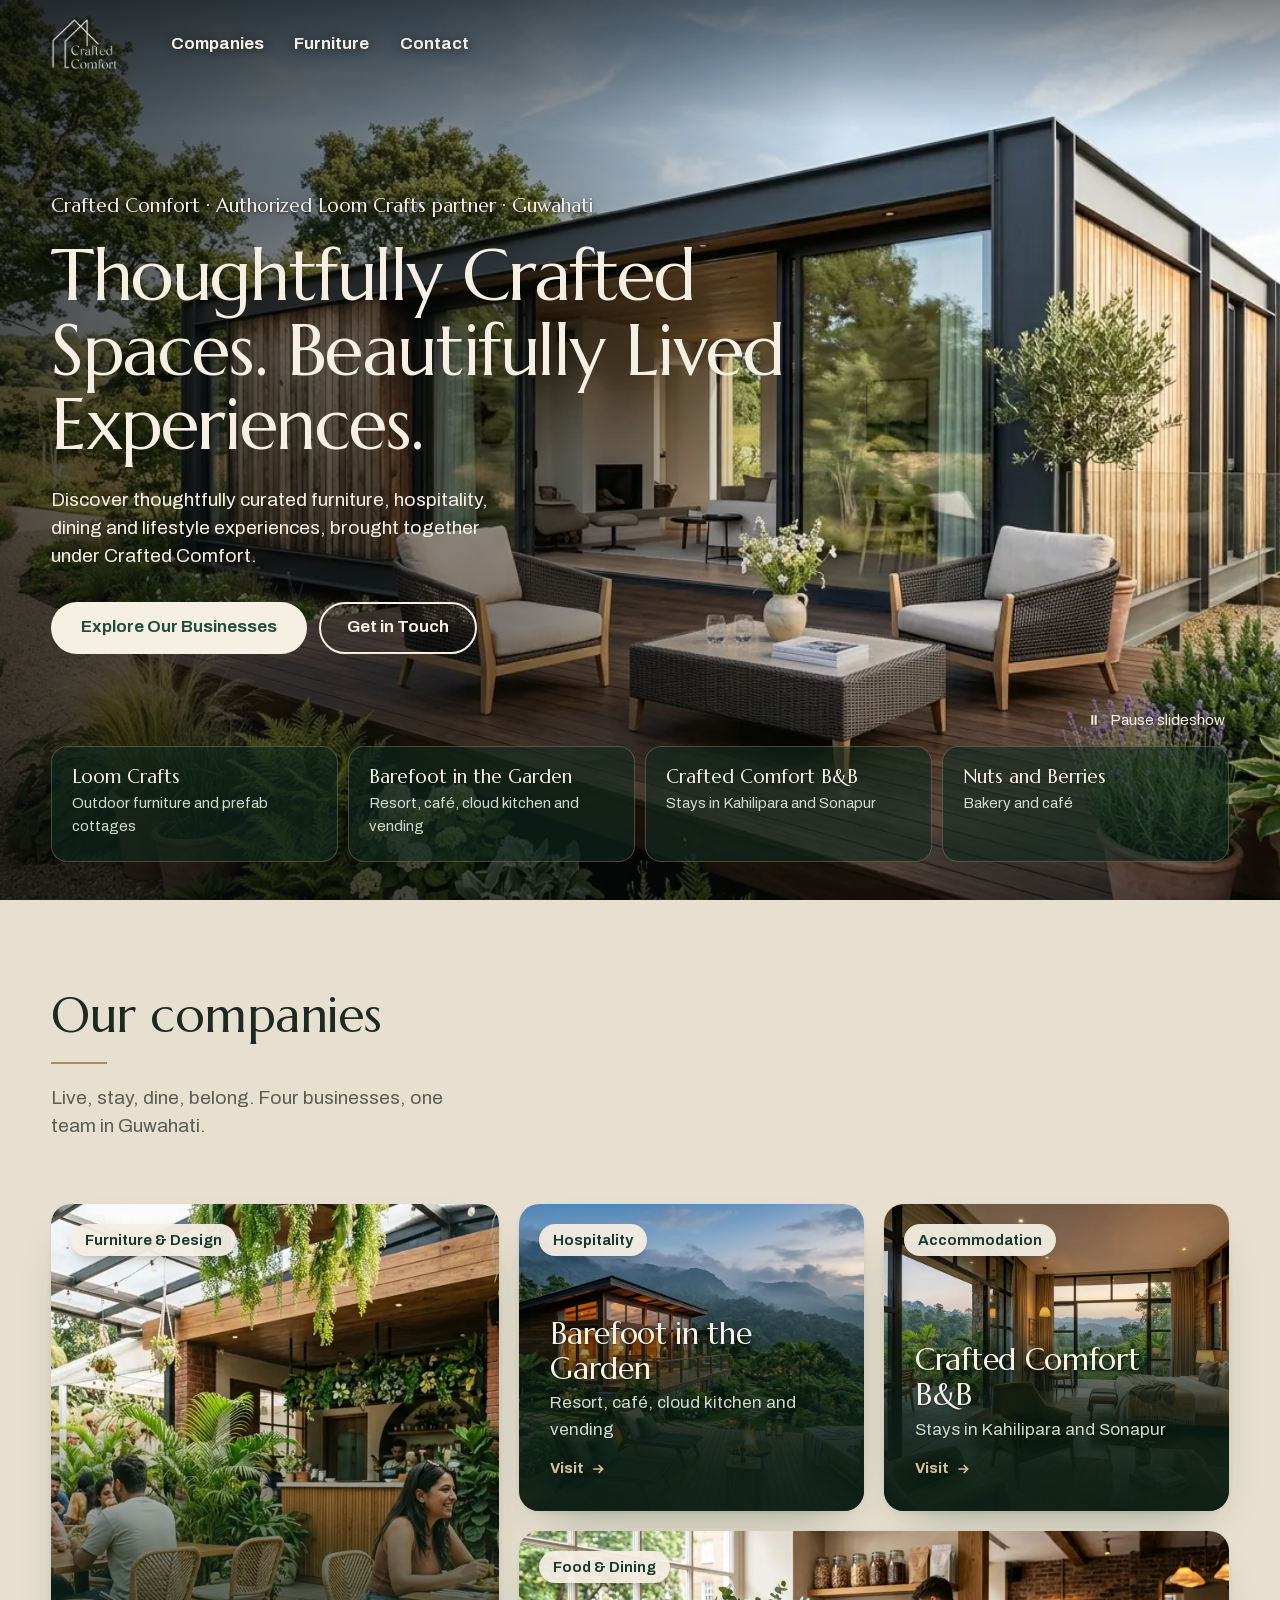
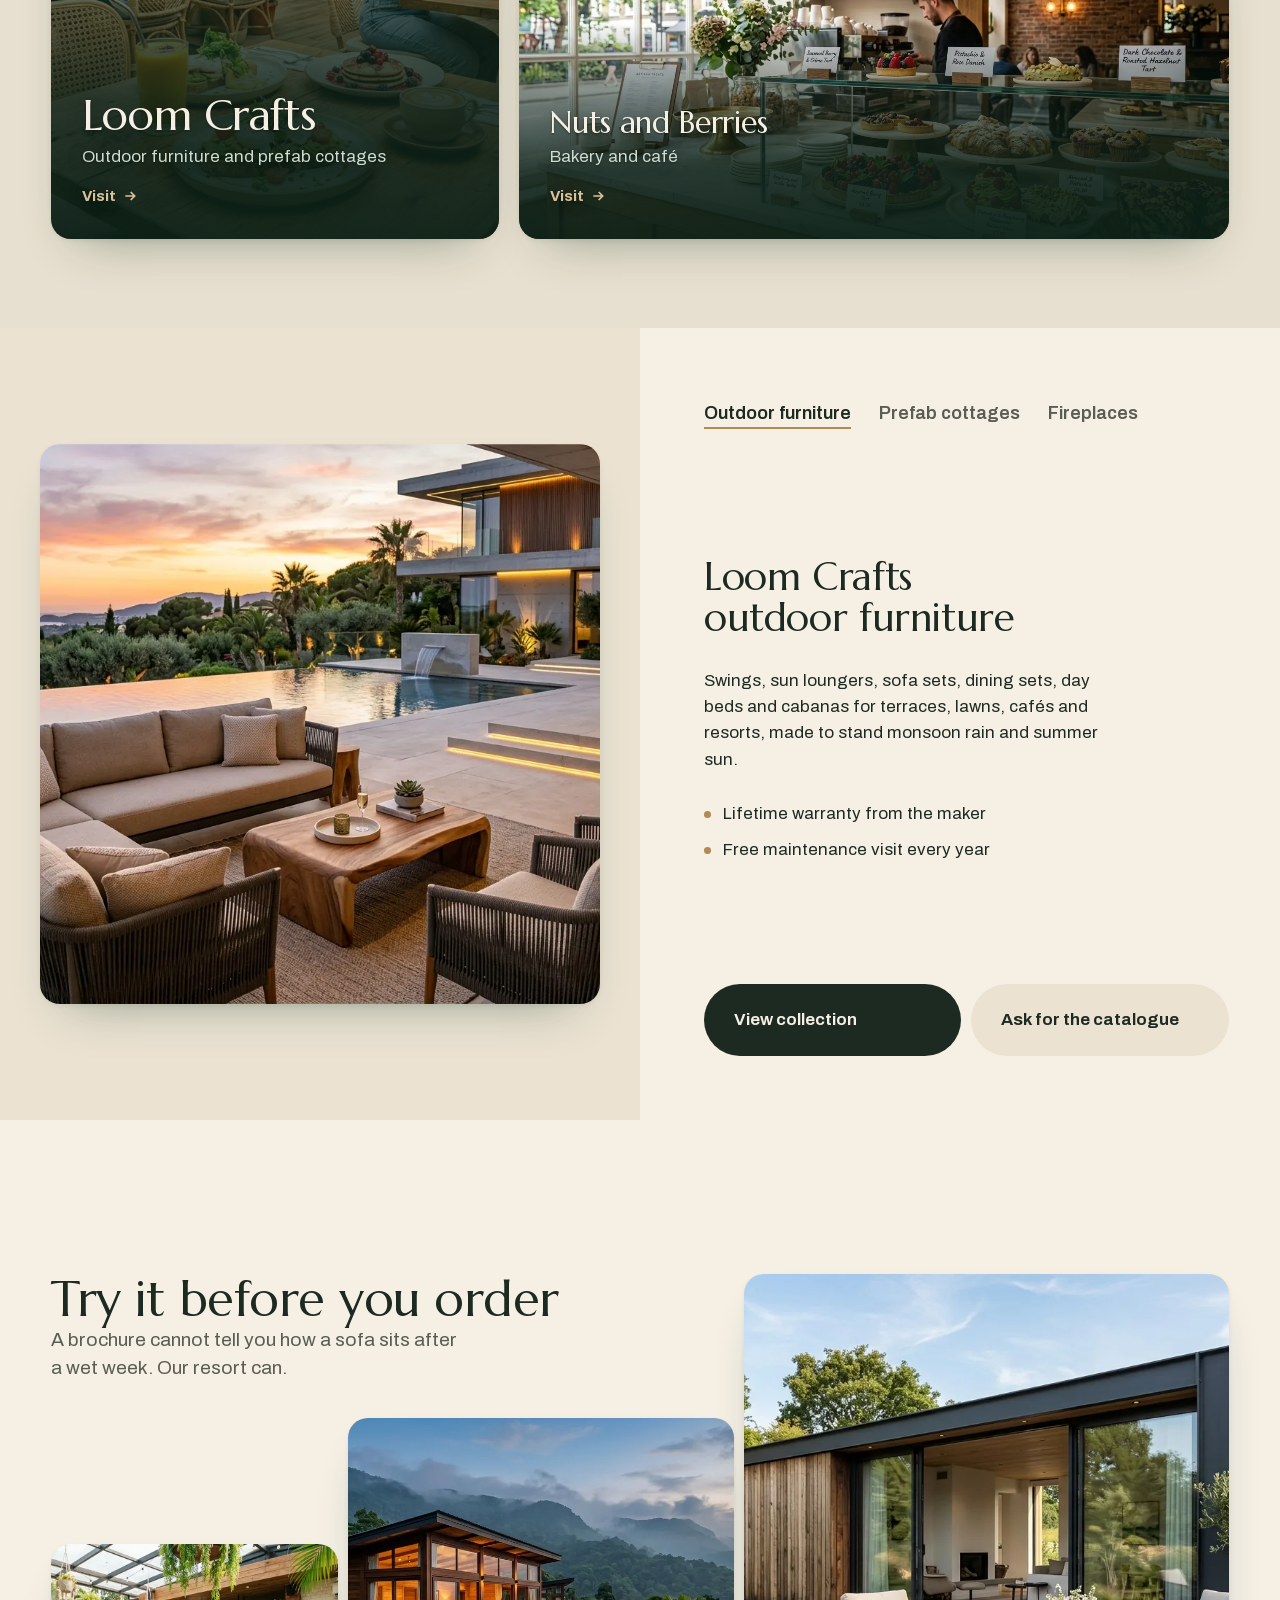
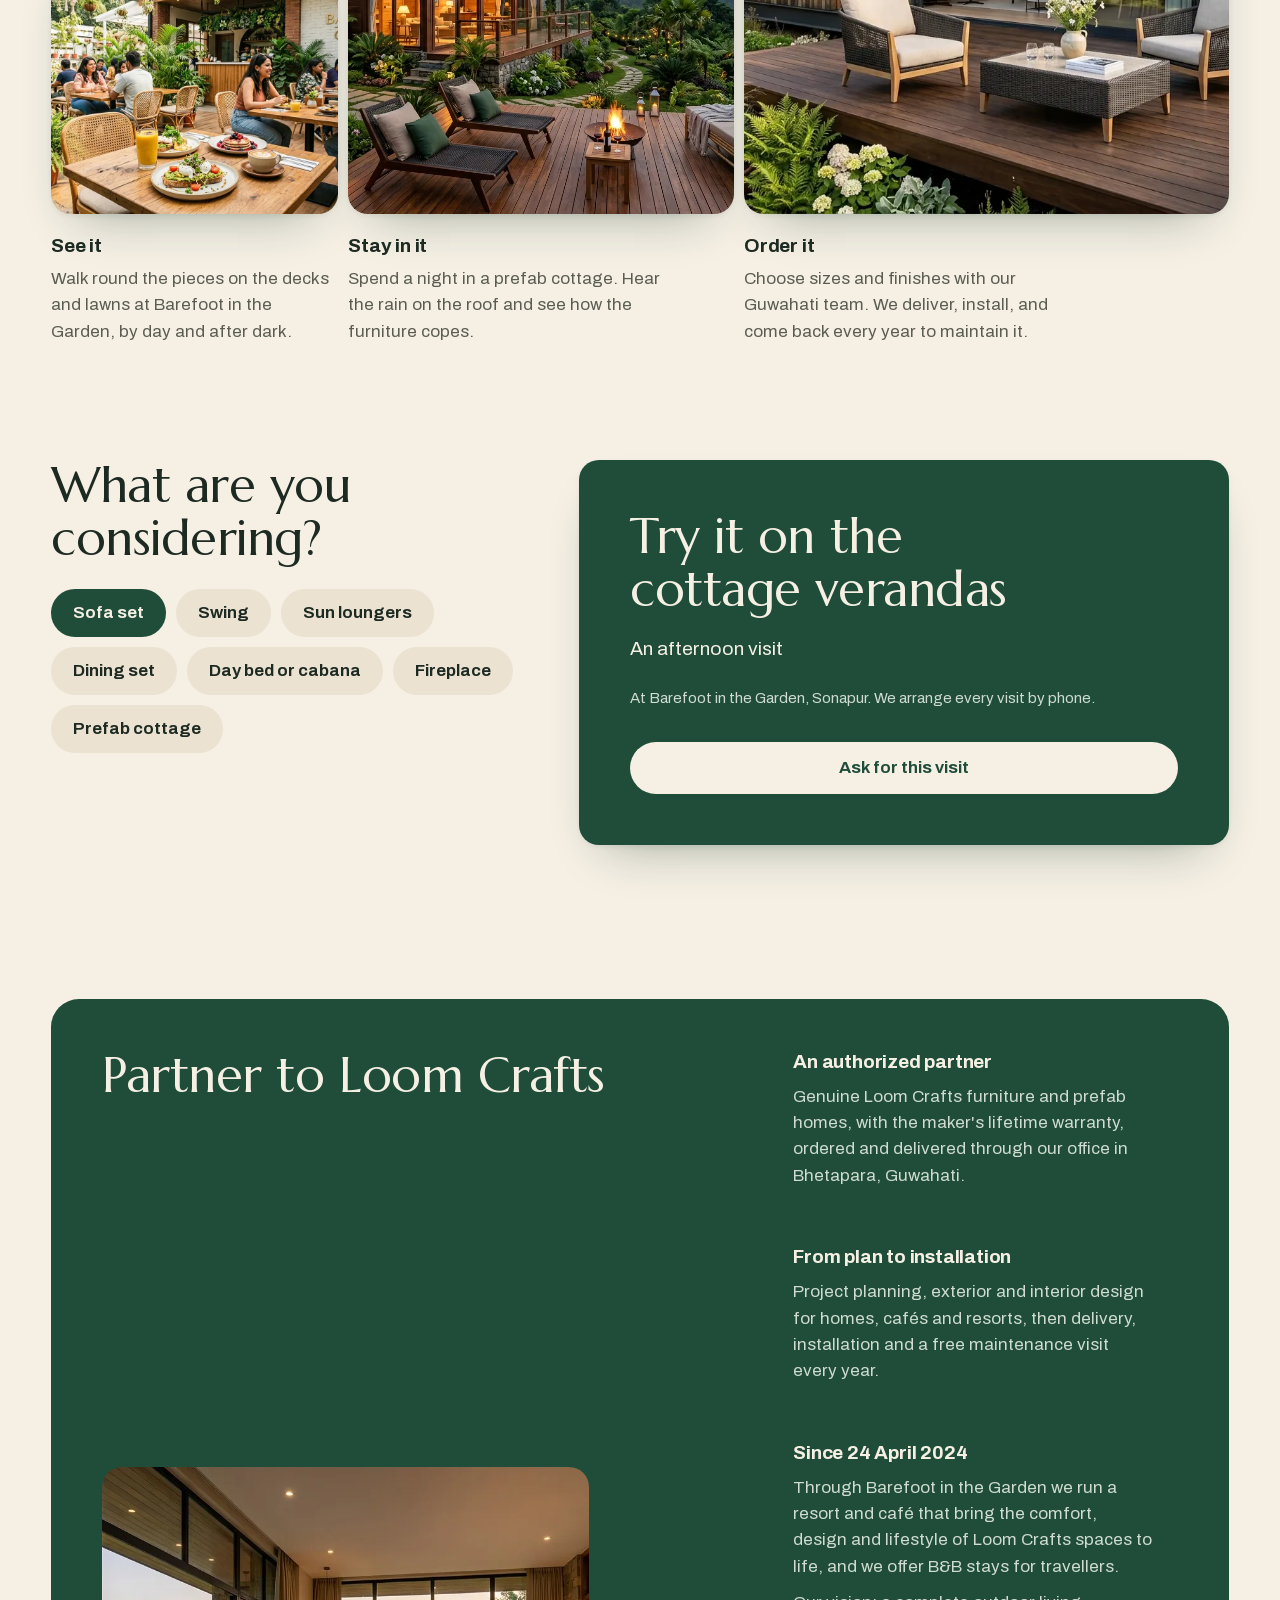
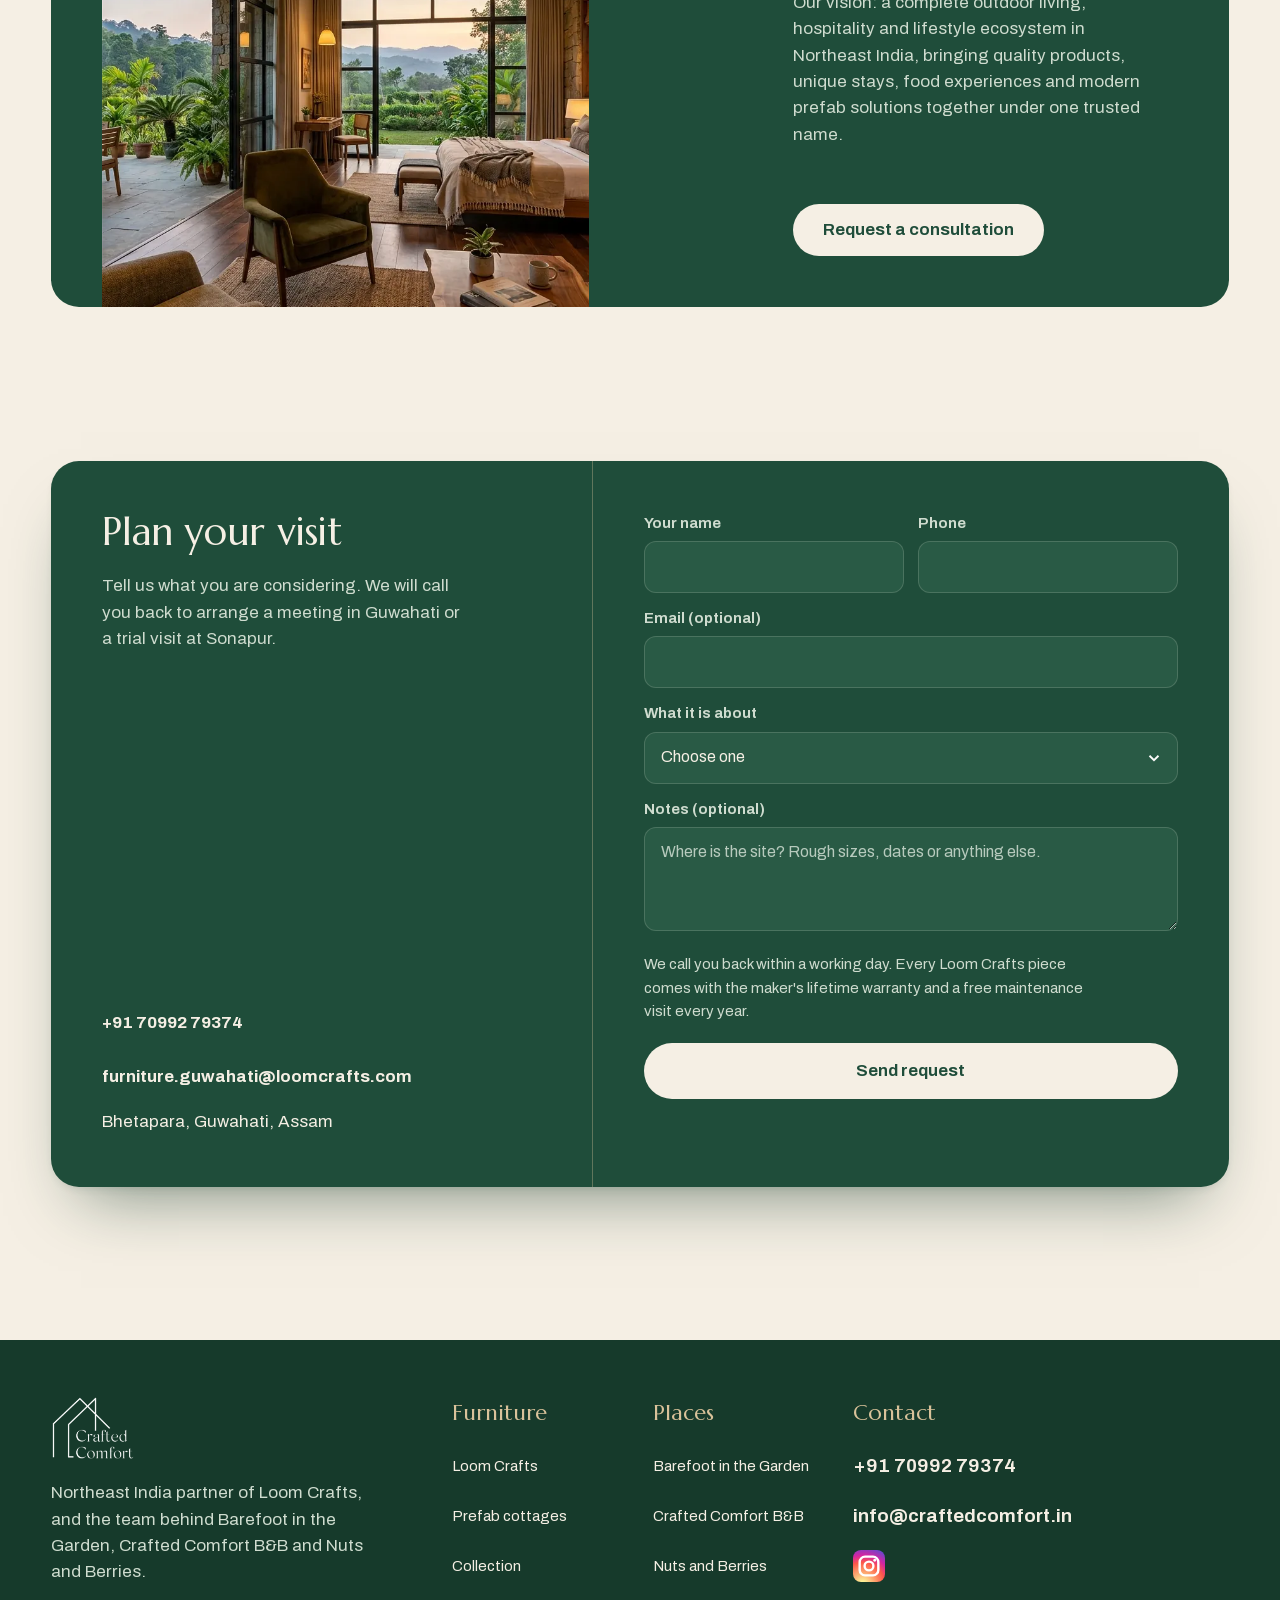
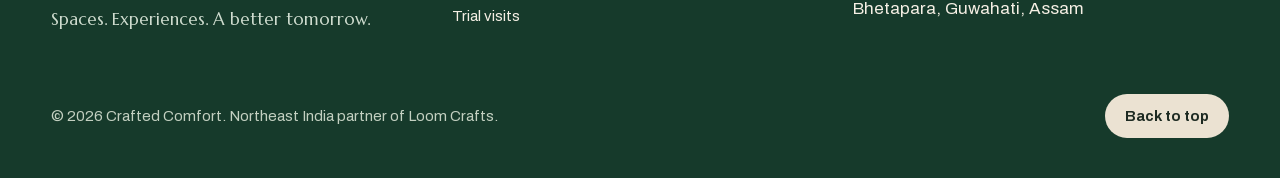
==== commit 1c2c6836: "Hero headline, company categories, collection page and readability pass - Home hero: 'Thoughtfully C" ====
--- a/index.html
+++ b/index.html
@@ -11,17 +11,17 @@
   <meta property="og:image" content="assets/img/photos/barefoot-resort.webp">
   <link rel="icon" type="image/png" href="assets/img/brand/favicon.png">
   <link rel="preload" href="assets/fonts/archivo-latin.woff2" as="font" type="font/woff2" crossorigin>
-  <link rel="stylesheet" href="assets/css/base.css?v=4">
-  <link rel="stylesheet" href="assets/css/elements.css?v=4">
-  <link rel="stylesheet" href="assets/css/sections.css?v=4">
-  <link rel="stylesheet" href="assets/css/page-hero.css?v=4">
-  <link rel="stylesheet" href="assets/css/footer.css?v=4">
-  <link rel="stylesheet" href="assets/css/motion.css?v=4">
-  <link rel="stylesheet" href="assets/css/media.css?v=4">
-  <link rel="stylesheet" href="assets/css/home.css?v=4">
-  <link rel="stylesheet" href="assets/css/company.css?v=4">
-  <link rel="stylesheet" href="assets/css/company-motion.css?v=4">
-  <script src="assets/js/main.js?v=4" defer></script>
+  <link rel="stylesheet" href="assets/css/base.css?v=8">
+  <link rel="stylesheet" href="assets/css/elements.css?v=8">
+  <link rel="stylesheet" href="assets/css/sections.css?v=8">
+  <link rel="stylesheet" href="assets/css/page-hero.css?v=8">
+  <link rel="stylesheet" href="assets/css/footer.css?v=8">
+  <link rel="stylesheet" href="assets/css/motion.css?v=8">
+  <link rel="stylesheet" href="assets/css/media.css?v=8">
+  <link rel="stylesheet" href="assets/css/home.css?v=8">
+  <link rel="stylesheet" href="assets/css/company.css?v=8">
+  <link rel="stylesheet" href="assets/css/company-motion.css?v=8">
+  <script src="assets/js/main.js?v=8" defer></script>
 </head>
 <body>
   <a class="skip-link" href="#main">Skip to content</a>
@@ -50,12 +50,12 @@
     </div>
     <div class="hero-x-body wrap">
       <div class="hero-x-copy">
-        <p class="hero-x-tagline rise">Spaces. Experiences. A better tomorrow.</p>
-        <h1 class="hero-x-title rise" id="hero-title">Crafted<br>Comfort</h1>
-        <p class="lead rise" style="--i:1">Authorized Northeast India partner of Loom Crafts for premium outdoor furniture and prefab cottages, and home to a resort, a café, B&amp;B stays and a bakery. Founded in Guwahati, Assam on 24 April 2024.</p>
+        <p class="hero-x-tagline rise">Crafted Comfort &middot; Authorized Loom Crafts partner &middot; Guwahati</p>
+        <h1 class="hero-x-title rise" id="hero-title">Thoughtfully Crafted Spaces. Beautifully Lived Experiences.</h1>
+        <p class="lead rise" style="--i:1">Discover thoughtfully curated furniture, hospitality, dining and lifestyle experiences, brought together under Crafted Comfort.</p>
         <div class="hero-actions rise" style="--i:2">
-          <a class="btn btn-white" href="#companies">See our companies</a>
-          <a class="btn btn-line" href="#contact">Contact us</a>
+          <a class="btn btn-white" href="#companies">Explore Our Businesses</a>
+          <a class="btn btn-line" href="#contact">Get in Touch</a>
         </div>
       </div>
       <button class="hero-pause rise" style="--i:3" type="button" aria-pressed="false" data-hero-pause>
@@ -80,6 +80,7 @@
     <ul class="companies">
       <li class="company reveal" style="--i:0">
         <a class="company-link" href="pages/loom-crafts.html">
+          <span class="company-cat">Furniture &amp; Design</span>
           <div class="company-media"><img src="assets/img/photos/barefoot-dining.webp" alt="Loom Crafts tables and woven chairs in use at the Barefoot café" width="1376" height="768" loading="lazy" decoding="async"></div>
           <div class="company-text">
             <h3 class="name">Loom Crafts</h3>
@@ -90,6 +91,7 @@
       </li>
       <li class="company reveal" style="--i:1">
         <a class="company-link" href="pages/barefoot.html">
+          <span class="company-cat">Hospitality</span>
           <div class="company-media"><img src="assets/img/photos/barefoot-resort.webp" alt="A cottage at Barefoot in the Garden, Sonapur" width="1376" height="768" loading="lazy" decoding="async"></div>
           <div class="company-text">
             <h3 class="name">Barefoot in the Garden</h3>
@@ -100,6 +102,7 @@
       </li>
       <li class="company reveal" style="--i:2">
         <a class="company-link" href="pages/bnb.html">
+          <span class="company-cat">Accommodation</span>
           <div class="company-media"><img src="assets/img/photos/crafted-comfort-bnb.webp" alt="A Crafted Comfort B&amp;B bedroom" width="1376" height="768" loading="lazy" decoding="async"></div>
           <div class="company-text">
             <h3 class="name">Crafted Comfort B&amp;B</h3>
@@ -110,6 +113,7 @@
       </li>
       <li class="company reveal" style="--i:3">
         <a class="company-link" href="pages/nuts-and-berries.html">
+          <span class="company-cat">Food &amp; Dining</span>
           <div class="company-media"><img src="assets/img/photos/nuts-and-berries.webp" alt="The counter at Nuts and Berries" width="1376" height="768" loading="lazy" decoding="async"></div>
           <div class="company-text">
             <h3 class="name">Nuts and Berries</h3>
@@ -164,8 +168,8 @@
       </div>
 
       <div class="plate-actions">
-        <a class="btn btn-ink" href="#contact">Ask for the catalogue</a>
-        <a class="btn btn-tone" href="#visit">See it at Sonapur</a>
+        <a class="btn btn-ink" href="pages/collection.html">View collection</a>
+        <a class="btn btn-tone" href="#contact">Ask for the catalogue</a>
       </div>
     </div>
   </section>
@@ -328,12 +332,14 @@
         <div class="footer-brand">
           <img src="assets/img/brand/logo-white.png" alt="Crafted Comfort" width="160" height="122" loading="lazy">
           <p>Northeast India partner of Loom Crafts, and the team behind Barefoot in the Garden, Crafted Comfort B&amp;B and Nuts and Berries.</p>
+          <p class="footer-tagline">Spaces. Experiences. A better tomorrow.</p>
         </div>
         <div class="footer-col">
           <h2>Furniture</h2>
           <ul>
             <li><a href="pages/loom-crafts.html">Loom Crafts</a></li>
             <li><a href="index.html#tab-cottages">Prefab cottages</a></li>
+            <li><a href="pages/collection.html">Collection</a></li>
             <li><a href="index.html#visit">Trial visits</a></li>
           </ul>
         </div>
--- a/assets/css/base.css
+++ b/assets/css/base.css
@@ -73,7 +73,7 @@
   --t-heading: clamp(2.125rem, 3.8vw, 3.5rem);
   --t-lead: clamp(1.1875rem, 1.5vw, 1.375rem);
   --t-body: 1.0625rem;
-  --t-small: 0.875rem;
+  --t-small: 0.9375rem;
 
   --margin: clamp(16px, 4vw, 56px);
   --gap: clamp(16px, 2vw, 28px);
--- a/assets/css/elements.css
+++ b/assets/css/elements.css
@@ -114,6 +114,7 @@
   white-space: nowrap;
   align-items: center;
   min-height: 44px;
+  font-size: 1.0625rem;
   font-weight: 650;
   text-decoration: none;
 }
--- a/assets/css/page-hero.css
+++ b/assets/css/page-hero.css
@@ -187,3 +187,8 @@
   position: relative;
   z-index: 1;
 }
+
+/* Hero without a key-facts card: keep the text inside the photograph. */
+.page-hero:not(:has(.keyfacts)) {
+  padding-bottom: calc(var(--hero-foot) + clamp(28px, 4vw, 48px));
+}
--- a/assets/css/footer.css
+++ b/assets/css/footer.css
@@ -86,3 +86,20 @@
     grid-column: span 6;
   }
 }
+
+/* Contact details lead the footer: large, bright, easy to tap. */
+.footer-col.contact li:nth-child(-n+2) a {
+  font-size: 1.1875rem;
+  font-weight: 650;
+  color: var(--on-accent);
+}
+
+.footer-col.contact li {
+  line-height: 1.5;
+}
+
+.footer-tagline {
+  margin-top: 14px;
+  font-family: var(--font-display);
+  color: var(--brass-light);
+}
--- a/assets/css/home.css
+++ b/assets/css/home.css
@@ -62,7 +62,7 @@
   position: absolute;
   inset: 0;
   background:
-    linear-gradient(90deg, rgba(8, 10, 9, 0.62) 0%, rgba(8, 10, 9, 0.32) 38%, rgba(8, 10, 9, 0) 62%),
+    linear-gradient(90deg, rgba(8, 10, 9, 0.72) 0%, rgba(8, 10, 9, 0.42) 40%, rgba(8, 10, 9, 0) 66%),
     linear-gradient(180deg, rgba(8, 10, 9, 0) 62%, rgba(8, 10, 9, 0.5) 100%);
 }
 
@@ -89,19 +89,21 @@
   flex-direction: column;
 }
 
+/* Brand line above the headline: who is speaking. */
 .hero-x-tagline {
-  order: 1;
-  margin-top: 18px;
+  margin-bottom: 18px;
   font-family: var(--font-display);
   font-size: var(--t-lead);
-  color: var(--brass-light);
+  color: var(--on-accent);
+  text-shadow: 0 1px 3px rgba(8, 10, 9, 0.6), 0 2px 18px rgba(8, 10, 9, 0.5);
 }
 
 .hero-x-title {
   font-family: var(--font-display);
-  font-size: clamp(3.5rem, 7vw, 6.5rem);
+  max-width: 15ch;
+  font-size: clamp(2.5rem, 5.6vw, 5rem);
   font-weight: 400;
-  line-height: 0.98;
+  line-height: 1.04;
   letter-spacing: -0.02em;
   color: var(--on-accent);
 }
@@ -522,3 +524,33 @@
     grid-column: auto;
   }
 }
+
+/* Category chip on each company tile: what the business is, at a glance. */
+.company-cat {
+  position: absolute;
+  top: clamp(14px, 1.6vw, 20px);
+  left: clamp(14px, 1.6vw, 20px);
+  z-index: 1;
+  padding: 7px 14px;
+  border-radius: 999px;
+  background: rgba(245, 239, 228, 0.94);
+  color: var(--accent-deep);
+  font-size: var(--t-small);
+  font-weight: 650;
+  line-height: 1.2;
+  box-shadow: 0 6px 16px -8px rgba(8, 10, 9, 0.5);
+}
+
+/* Header links over the hero photograph stay readable. */
+.site-header--over .site-nav a {
+  text-shadow: 0 1px 10px rgba(8, 10, 9, 0.6);
+}
+
+.site-header--over::before {
+  content: "";
+  position: absolute;
+  inset: 0 0 -40px;
+  z-index: -1;
+  background: linear-gradient(180deg, rgba(8, 10, 9, 0.5), rgba(8, 10, 9, 0));
+  pointer-events: none;
+}
--- a/assets/css/company-motion.css
+++ b/assets/css/company-motion.css
@@ -9,20 +9,11 @@
   top: 0;
   z-index: 40;
   background: var(--ground);
-  transition: transform 0.4s var(--ease-out), padding 0.3s var(--ease-out);
+  transition: transform 0.4s var(--ease-out);
 }
 
-.site-header.is-scrolled {
-  padding-block: 8px;
-}
-
-.site-header .wordmark img {
-  transition: height 0.3s var(--ease-out);
-}
-
-.site-header.is-scrolled .wordmark img {
-  height: 40px;
-}
+/* The header keeps one height. Shrinking it moved the page under the
+   scroll position and made the header flip between sizes. */
 
 .site-header.is-hidden {
   transform: translateY(-100%);
@@ -100,8 +91,7 @@
 }
 
 @media (prefers-reduced-motion: reduce) {
-  .site-header,
-  .site-header .wordmark img {
+  .site-header {
     transition: none;
   }
 
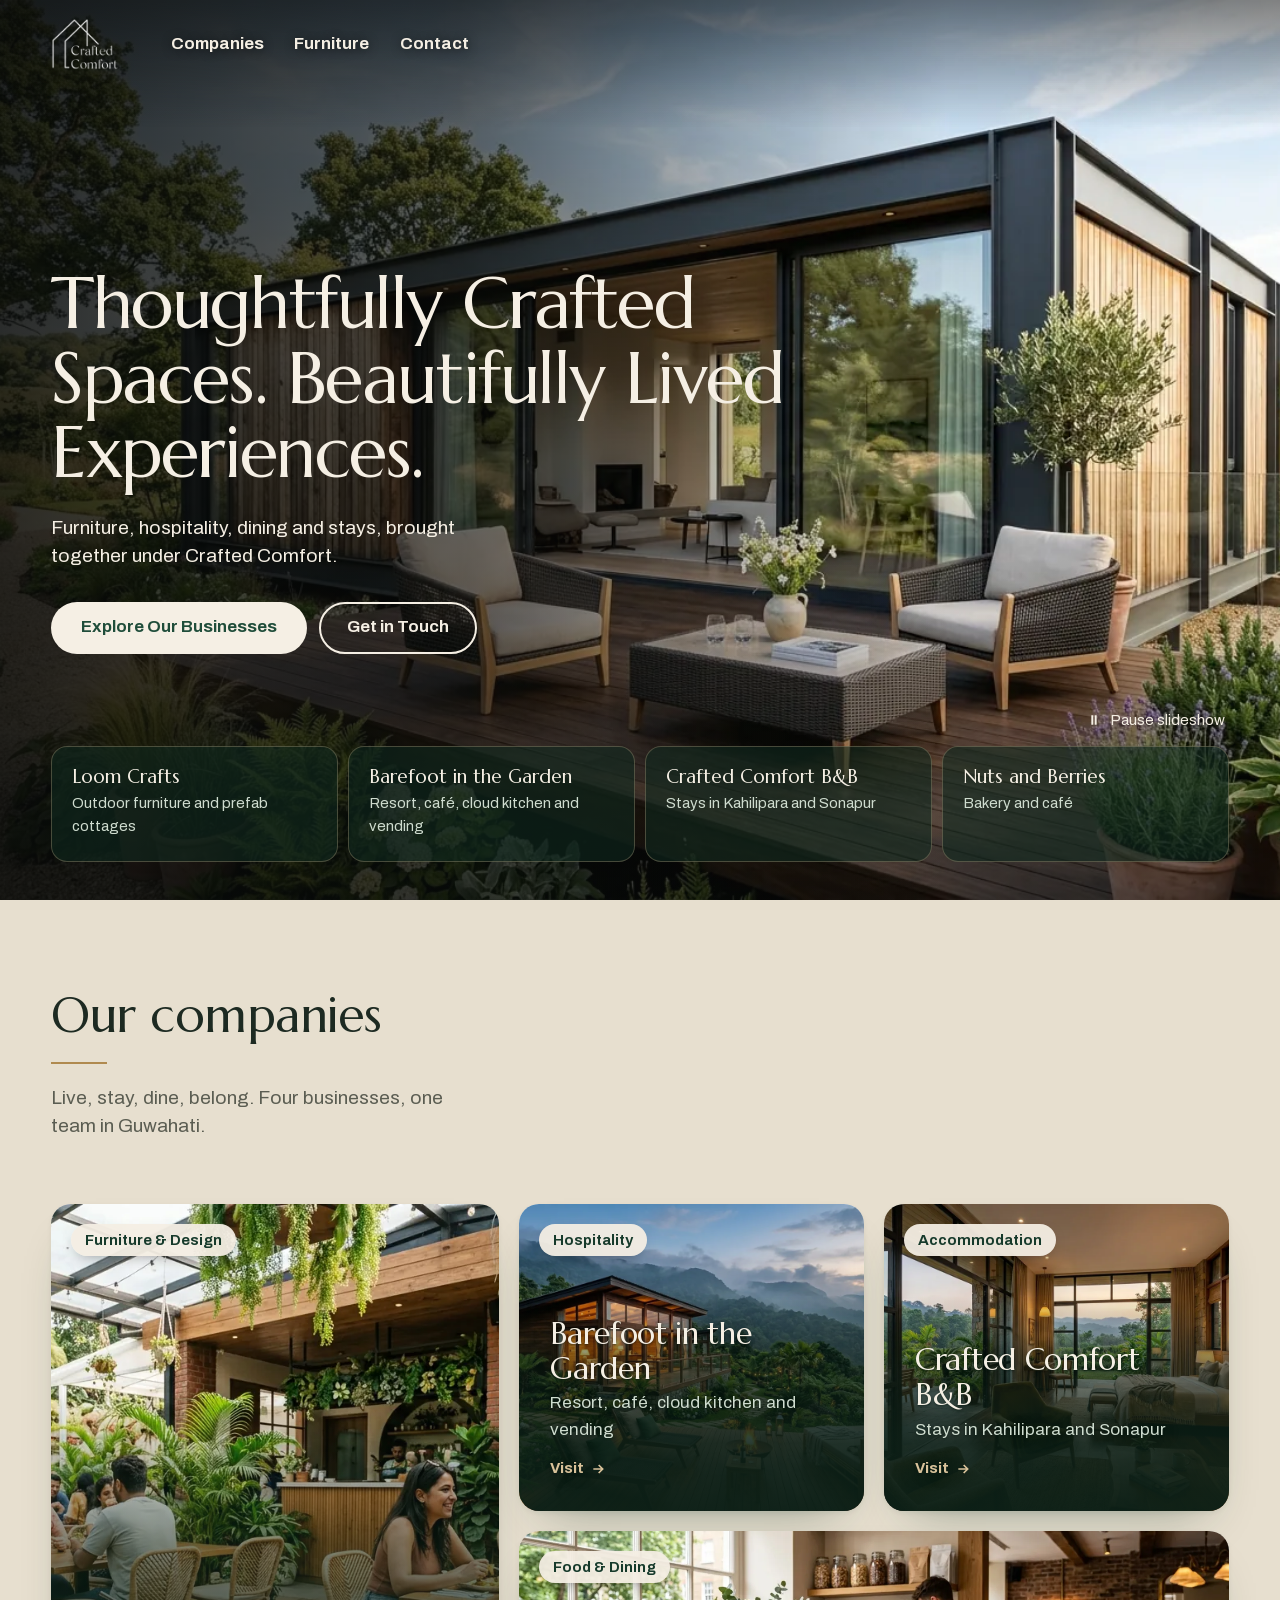
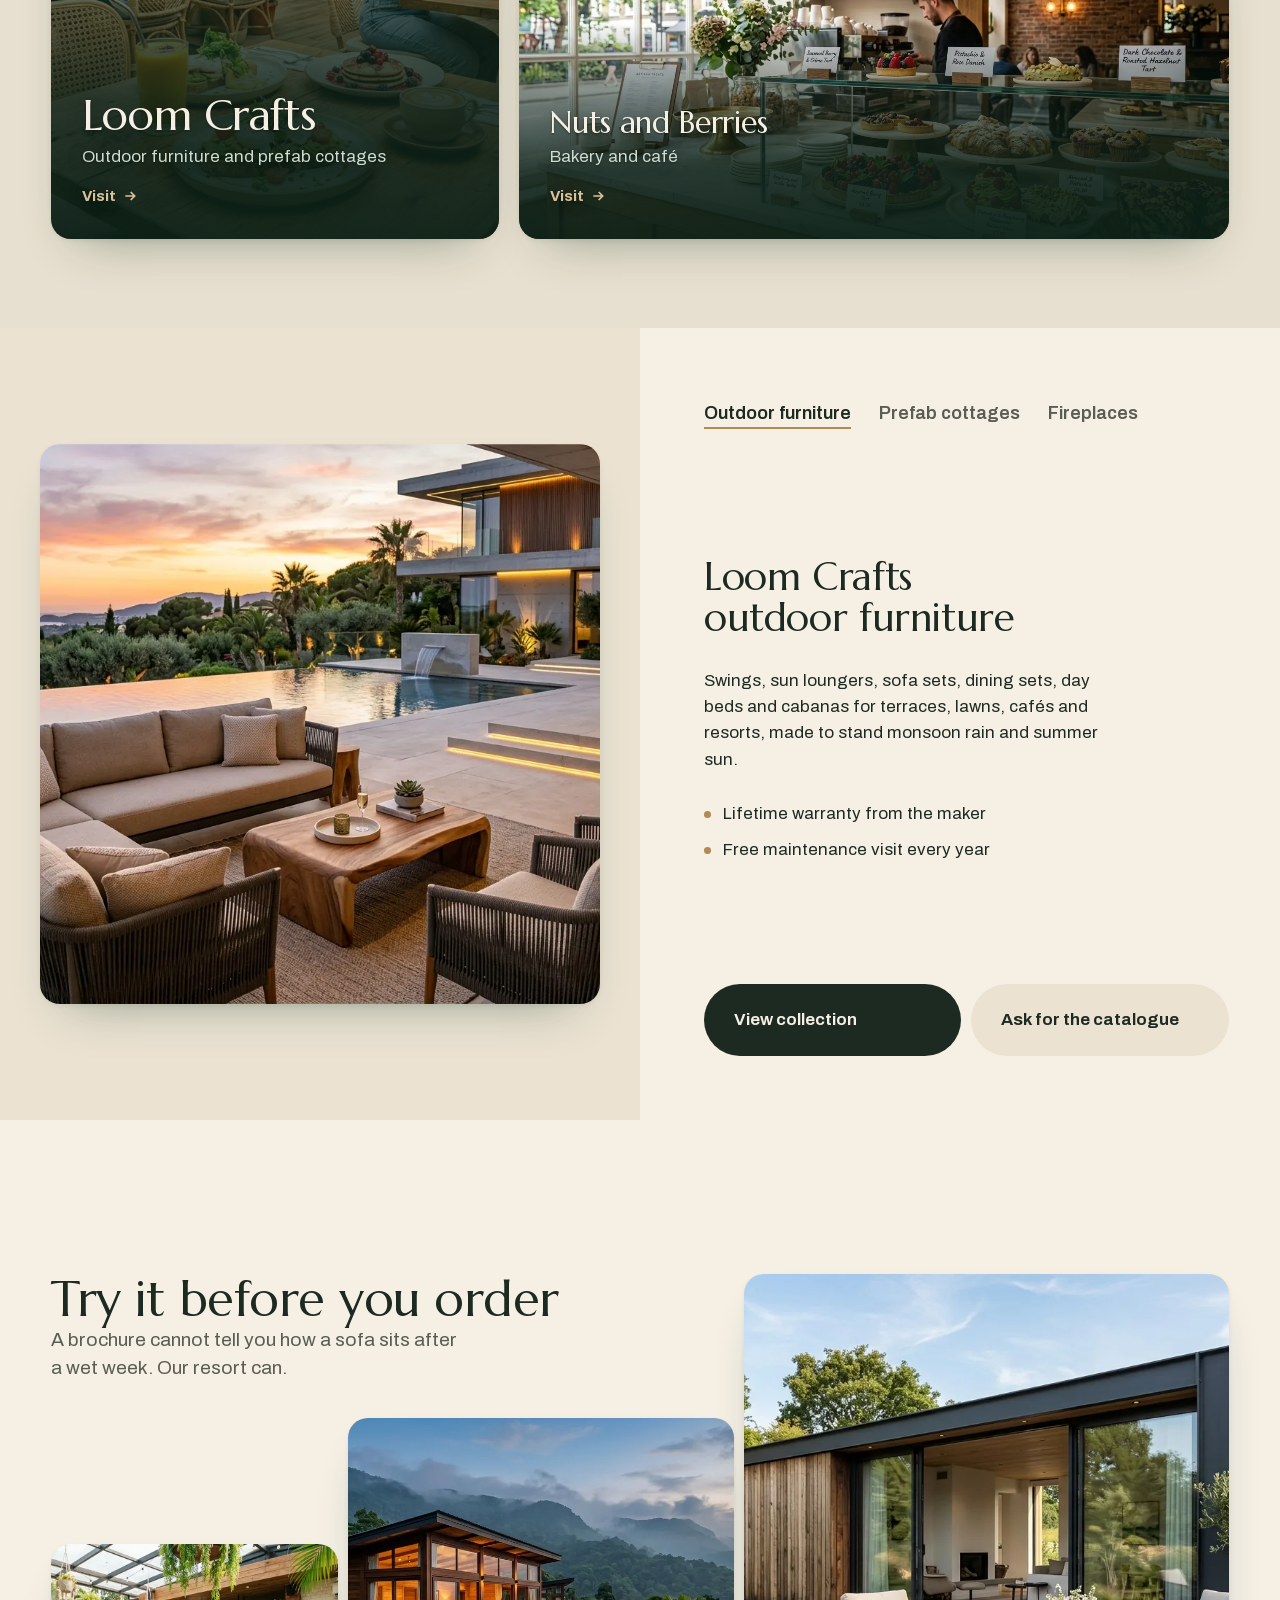
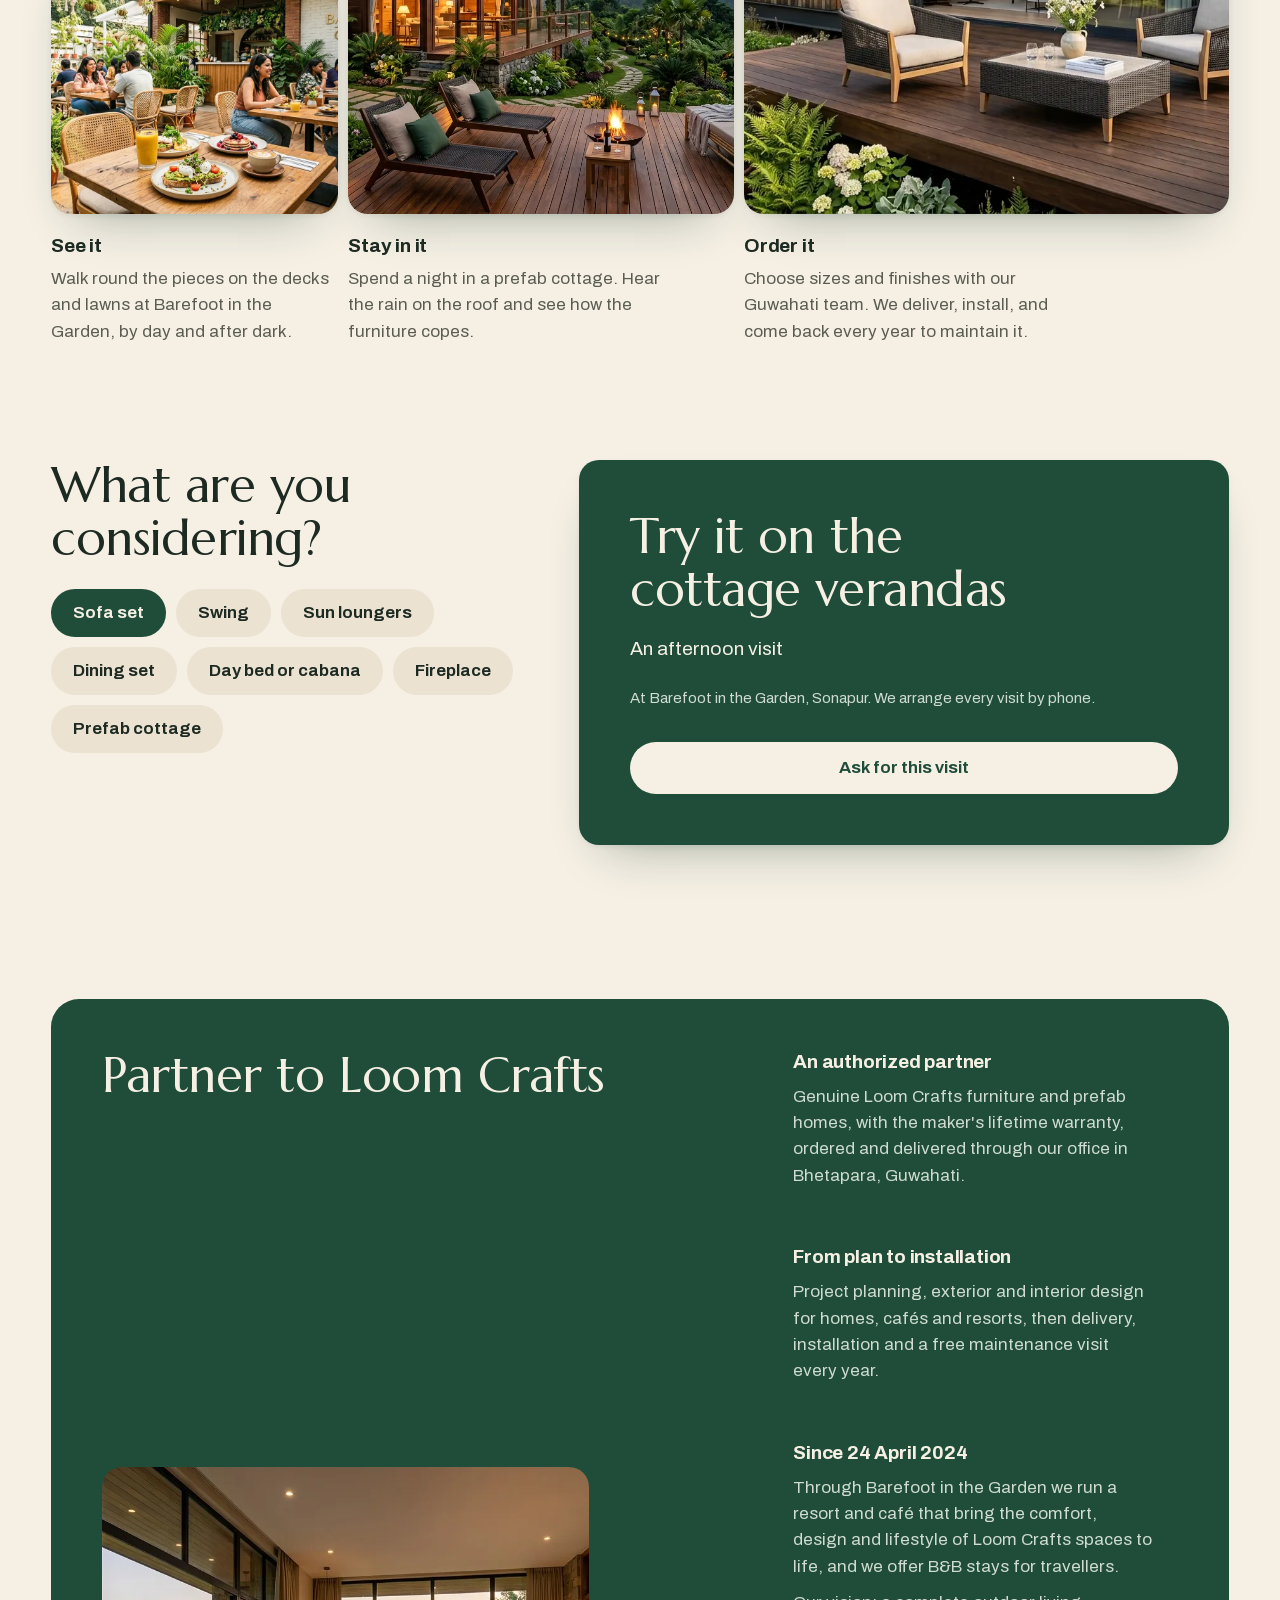
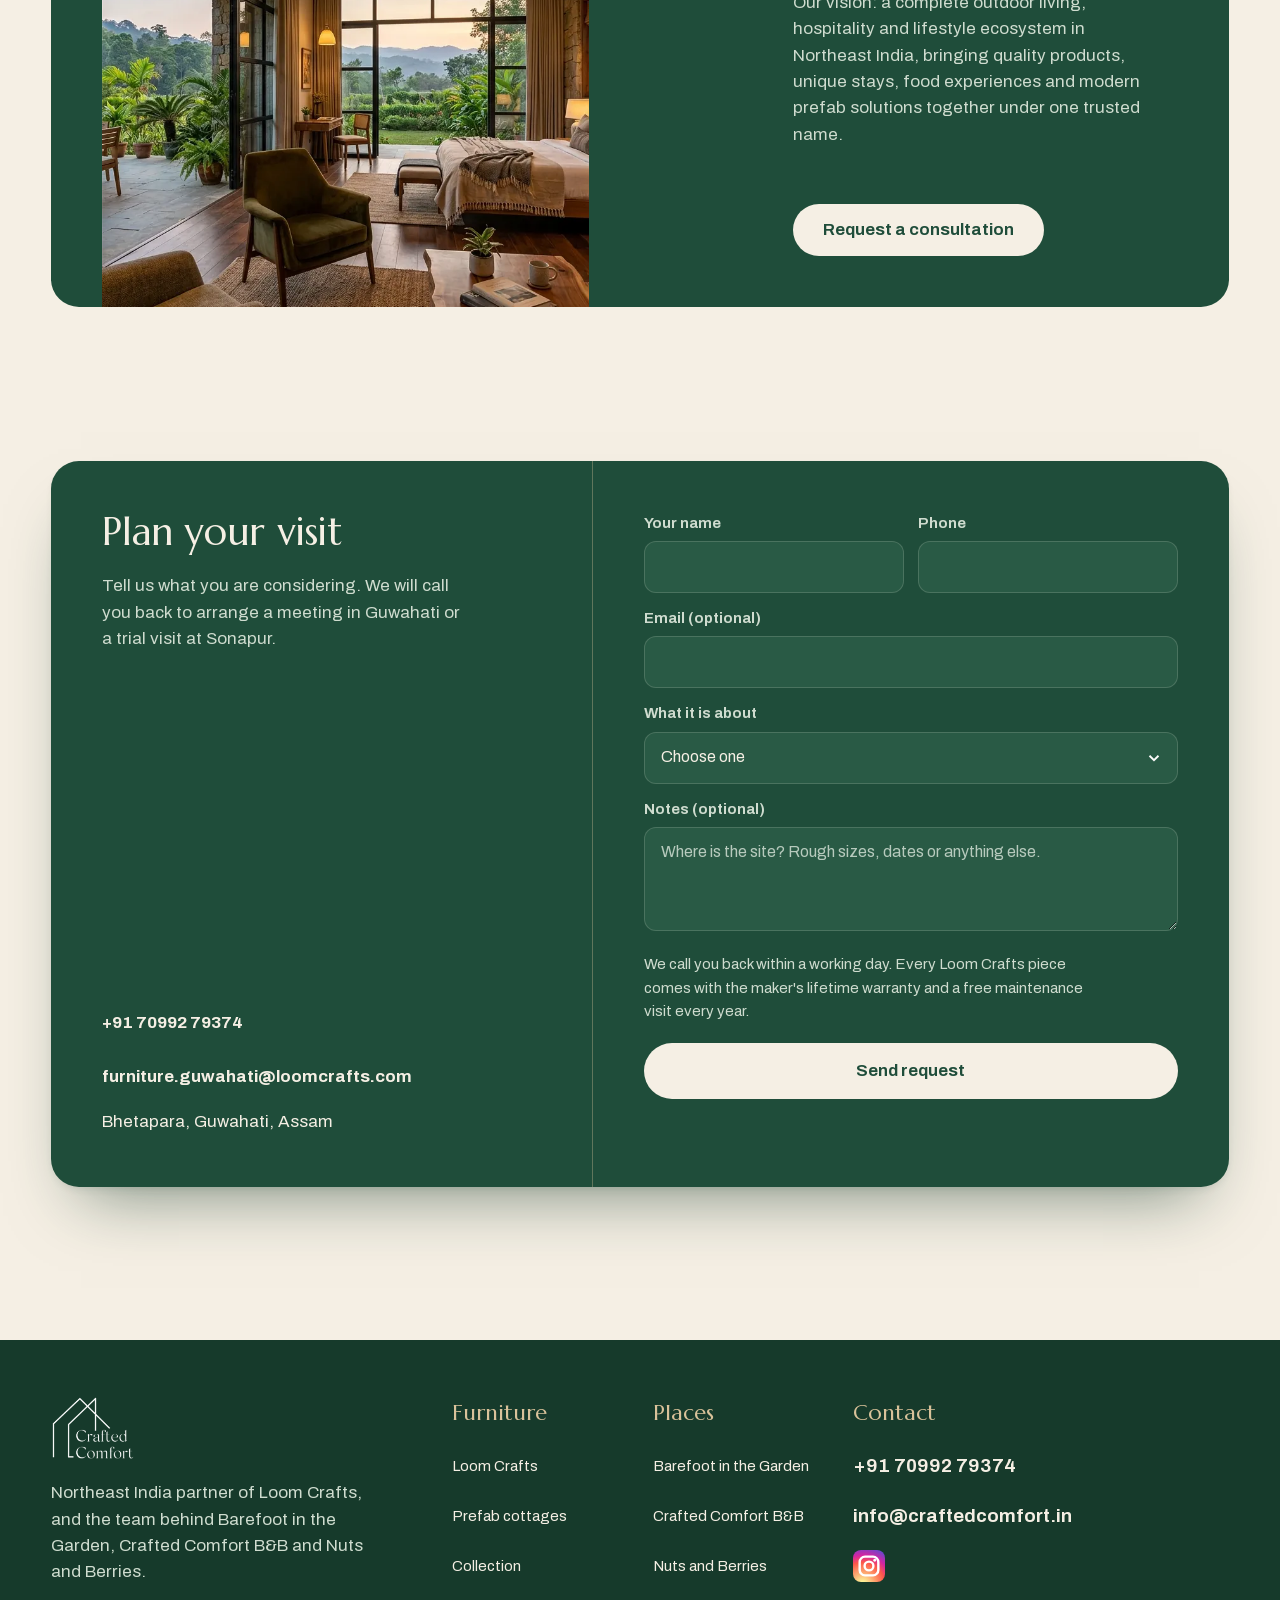
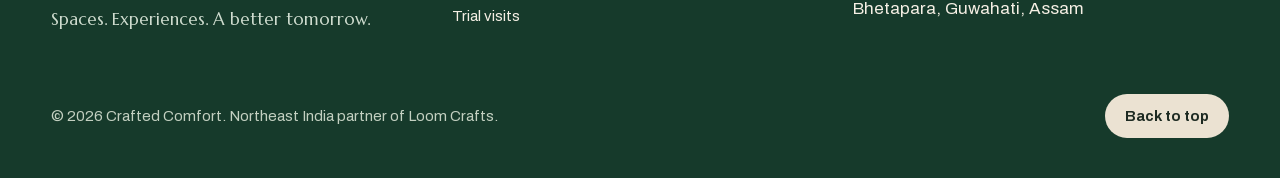
==== commit 05c0827f: "Hero: less text, stronger dark gradient on the left Co-Authored-By: Claude Sonnet 5.5 <noreply@anthr" ====
--- a/index.html
+++ b/index.html
@@ -11,17 +11,17 @@
   <meta property="og:image" content="assets/img/photos/barefoot-resort.webp">
   <link rel="icon" type="image/png" href="assets/img/brand/favicon.png">
   <link rel="preload" href="assets/fonts/archivo-latin.woff2" as="font" type="font/woff2" crossorigin>
-  <link rel="stylesheet" href="assets/css/base.css?v=8">
-  <link rel="stylesheet" href="assets/css/elements.css?v=8">
-  <link rel="stylesheet" href="assets/css/sections.css?v=8">
-  <link rel="stylesheet" href="assets/css/page-hero.css?v=8">
-  <link rel="stylesheet" href="assets/css/footer.css?v=8">
-  <link rel="stylesheet" href="assets/css/motion.css?v=8">
-  <link rel="stylesheet" href="assets/css/media.css?v=8">
-  <link rel="stylesheet" href="assets/css/home.css?v=8">
-  <link rel="stylesheet" href="assets/css/company.css?v=8">
-  <link rel="stylesheet" href="assets/css/company-motion.css?v=8">
-  <script src="assets/js/main.js?v=8" defer></script>
+  <link rel="stylesheet" href="assets/css/base.css?v=9">
+  <link rel="stylesheet" href="assets/css/elements.css?v=9">
+  <link rel="stylesheet" href="assets/css/sections.css?v=9">
+  <link rel="stylesheet" href="assets/css/page-hero.css?v=9">
+  <link rel="stylesheet" href="assets/css/footer.css?v=9">
+  <link rel="stylesheet" href="assets/css/motion.css?v=9">
+  <link rel="stylesheet" href="assets/css/media.css?v=9">
+  <link rel="stylesheet" href="assets/css/home.css?v=9">
+  <link rel="stylesheet" href="assets/css/company.css?v=9">
+  <link rel="stylesheet" href="assets/css/company-motion.css?v=9">
+  <script src="assets/js/main.js?v=9" defer></script>
 </head>
 <body>
   <a class="skip-link" href="#main">Skip to content</a>
@@ -50,9 +50,8 @@
     </div>
     <div class="hero-x-body wrap">
       <div class="hero-x-copy">
-        <p class="hero-x-tagline rise">Crafted Comfort &middot; Authorized Loom Crafts partner &middot; Guwahati</p>
         <h1 class="hero-x-title rise" id="hero-title">Thoughtfully Crafted Spaces. Beautifully Lived Experiences.</h1>
-        <p class="lead rise" style="--i:1">Discover thoughtfully curated furniture, hospitality, dining and lifestyle experiences, brought together under Crafted Comfort.</p>
+        <p class="lead rise" style="--i:1">Furniture, hospitality, dining and stays, brought together under Crafted Comfort.</p>
         <div class="hero-actions rise" style="--i:2">
           <a class="btn btn-white" href="#companies">Explore Our Businesses</a>
           <a class="btn btn-line" href="#contact">Get in Touch</a>
--- a/assets/css/home.css
+++ b/assets/css/home.css
@@ -62,7 +62,7 @@
   position: absolute;
   inset: 0;
   background:
-    linear-gradient(90deg, rgba(8, 10, 9, 0.72) 0%, rgba(8, 10, 9, 0.42) 40%, rgba(8, 10, 9, 0) 66%),
+    linear-gradient(90deg, rgba(8, 10, 9, 0.86) 0%, rgba(8, 10, 9, 0.62) 36%, rgba(8, 10, 9, 0.28) 56%, rgba(8, 10, 9, 0) 74%),
     linear-gradient(180deg, rgba(8, 10, 9, 0) 62%, rgba(8, 10, 9, 0.5) 100%);
 }
 
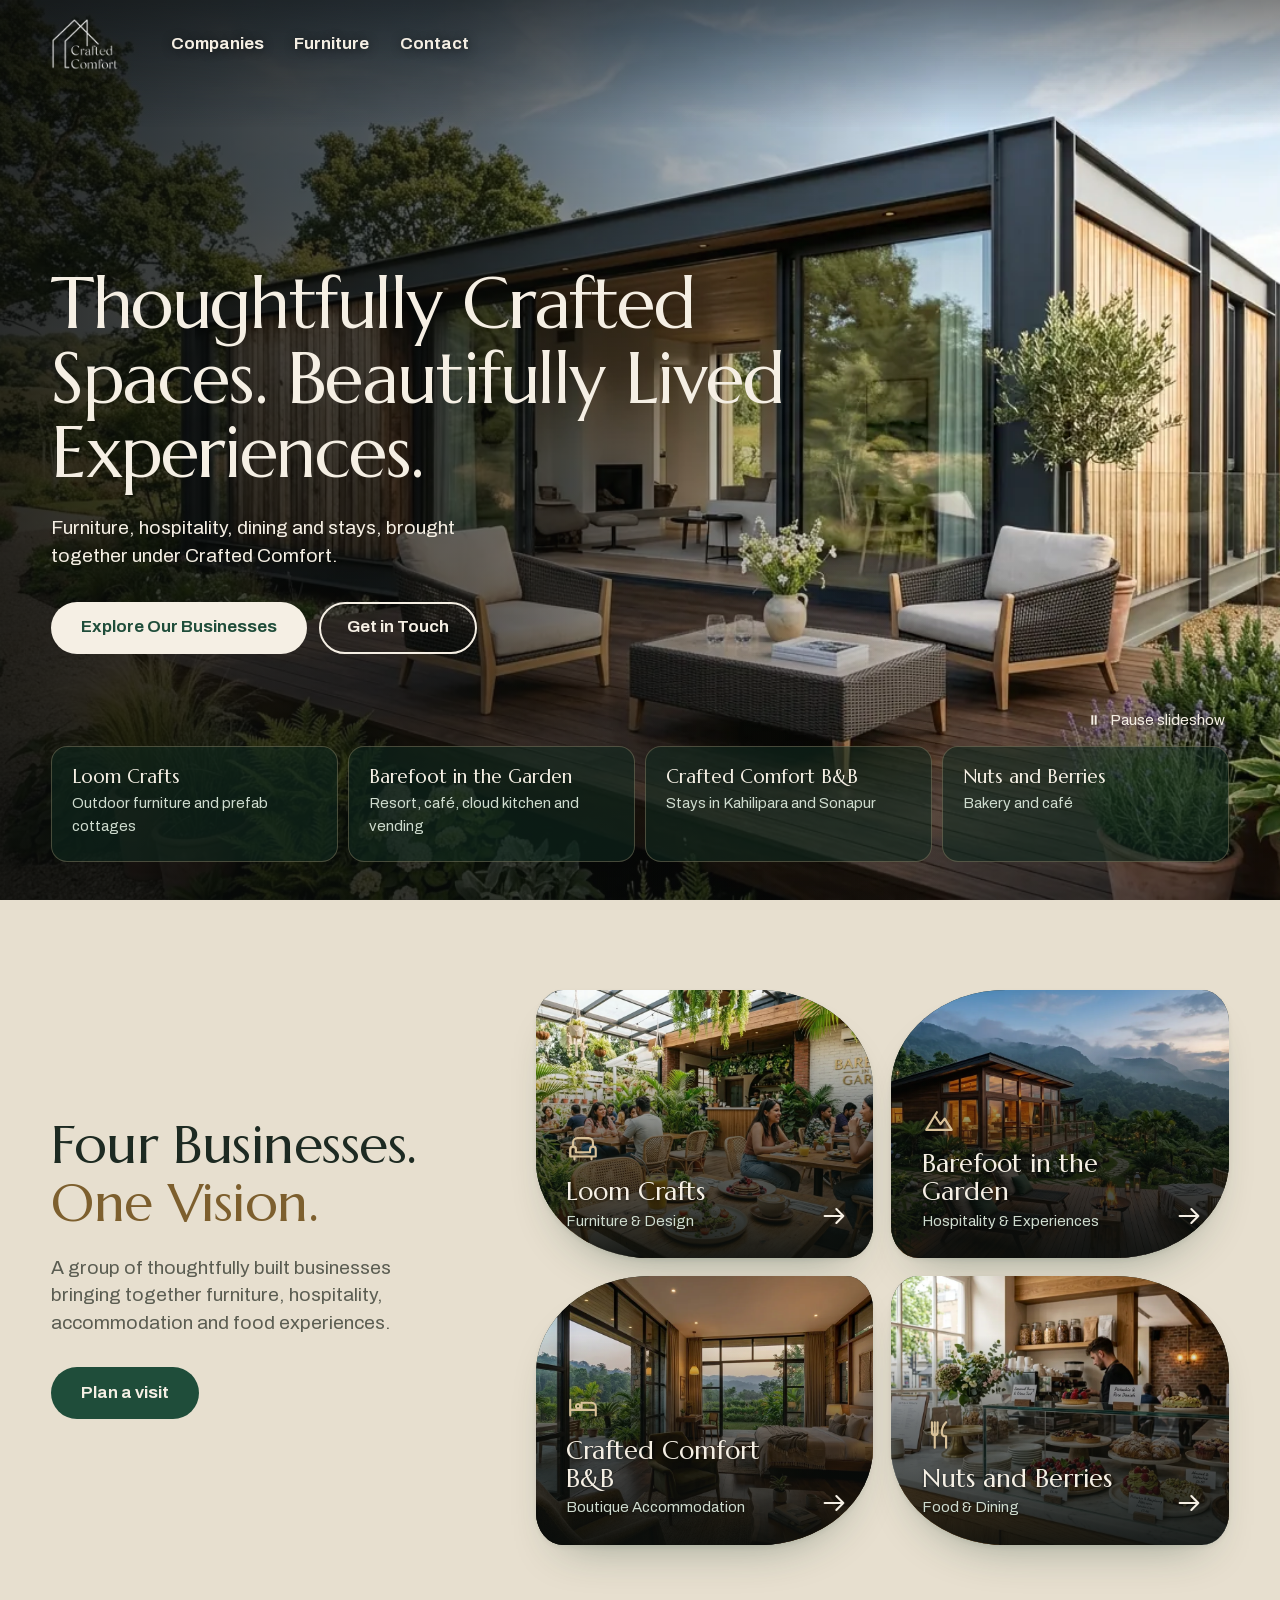
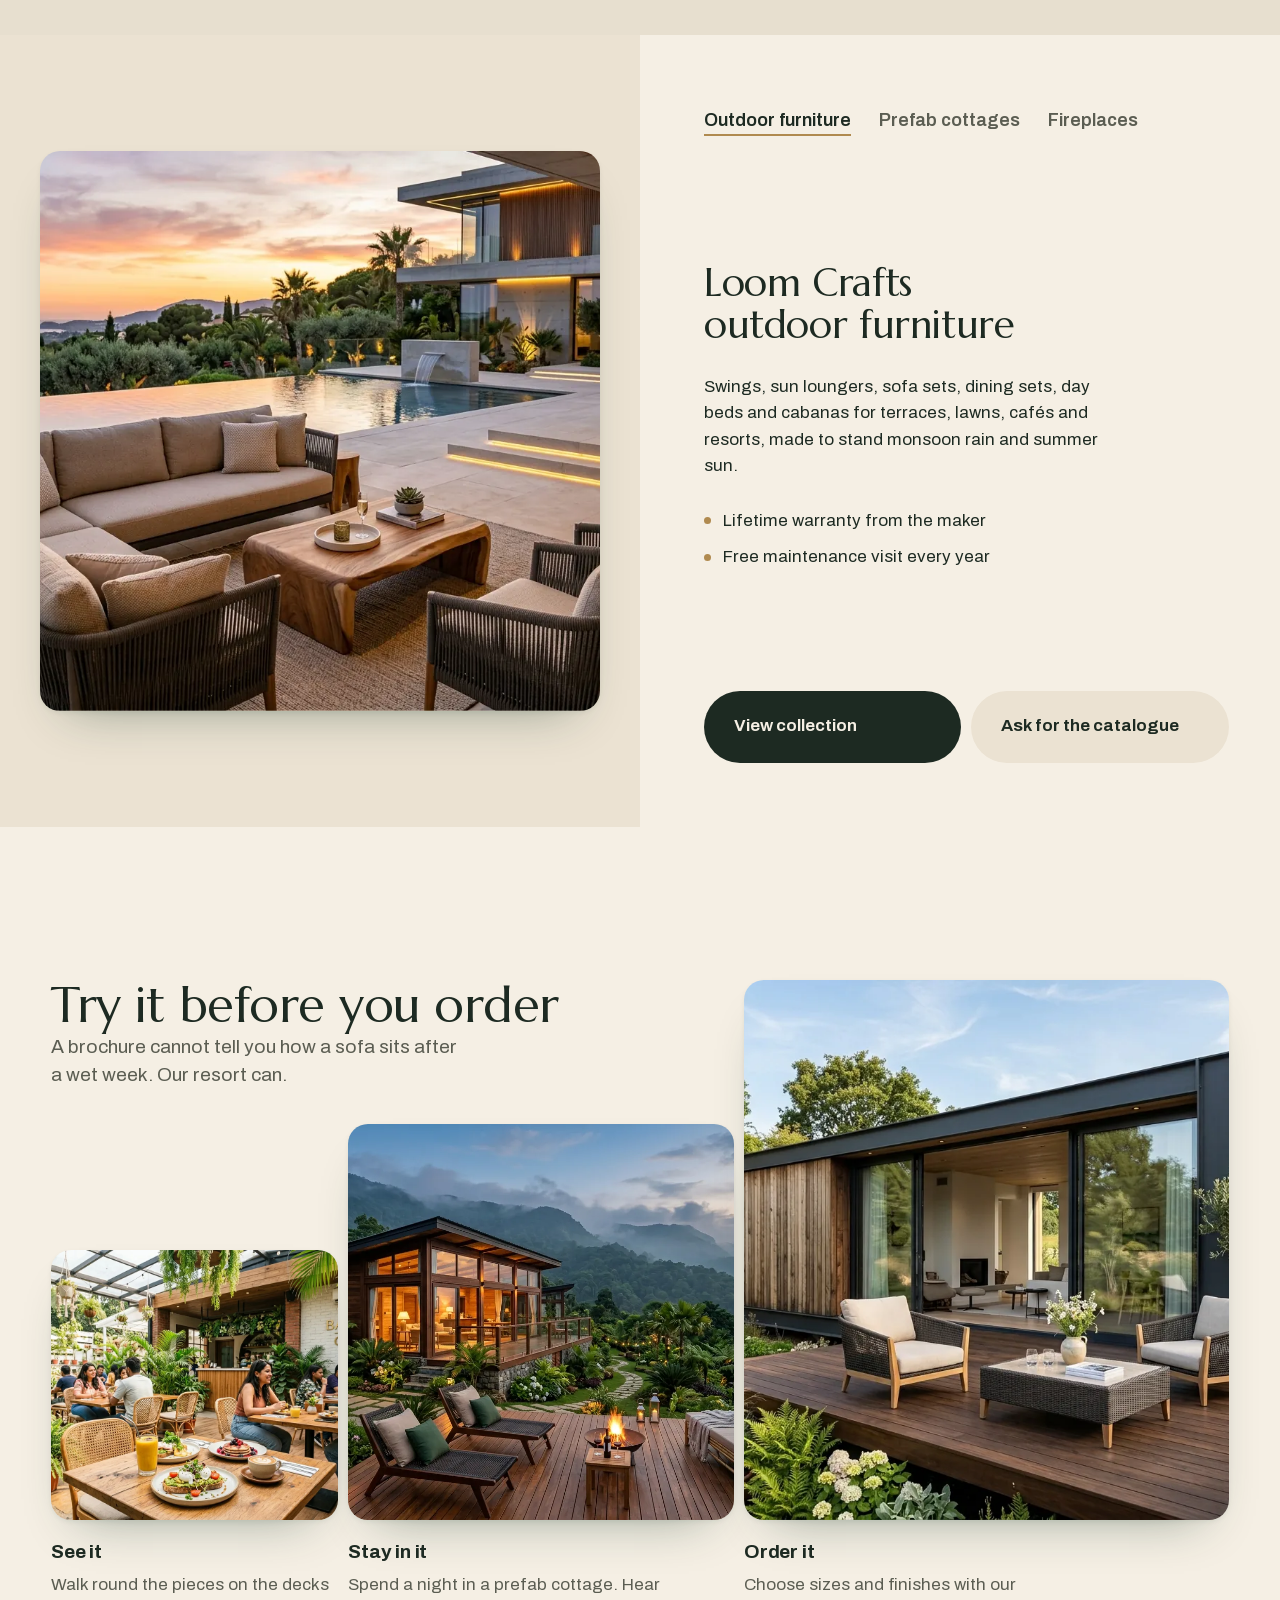
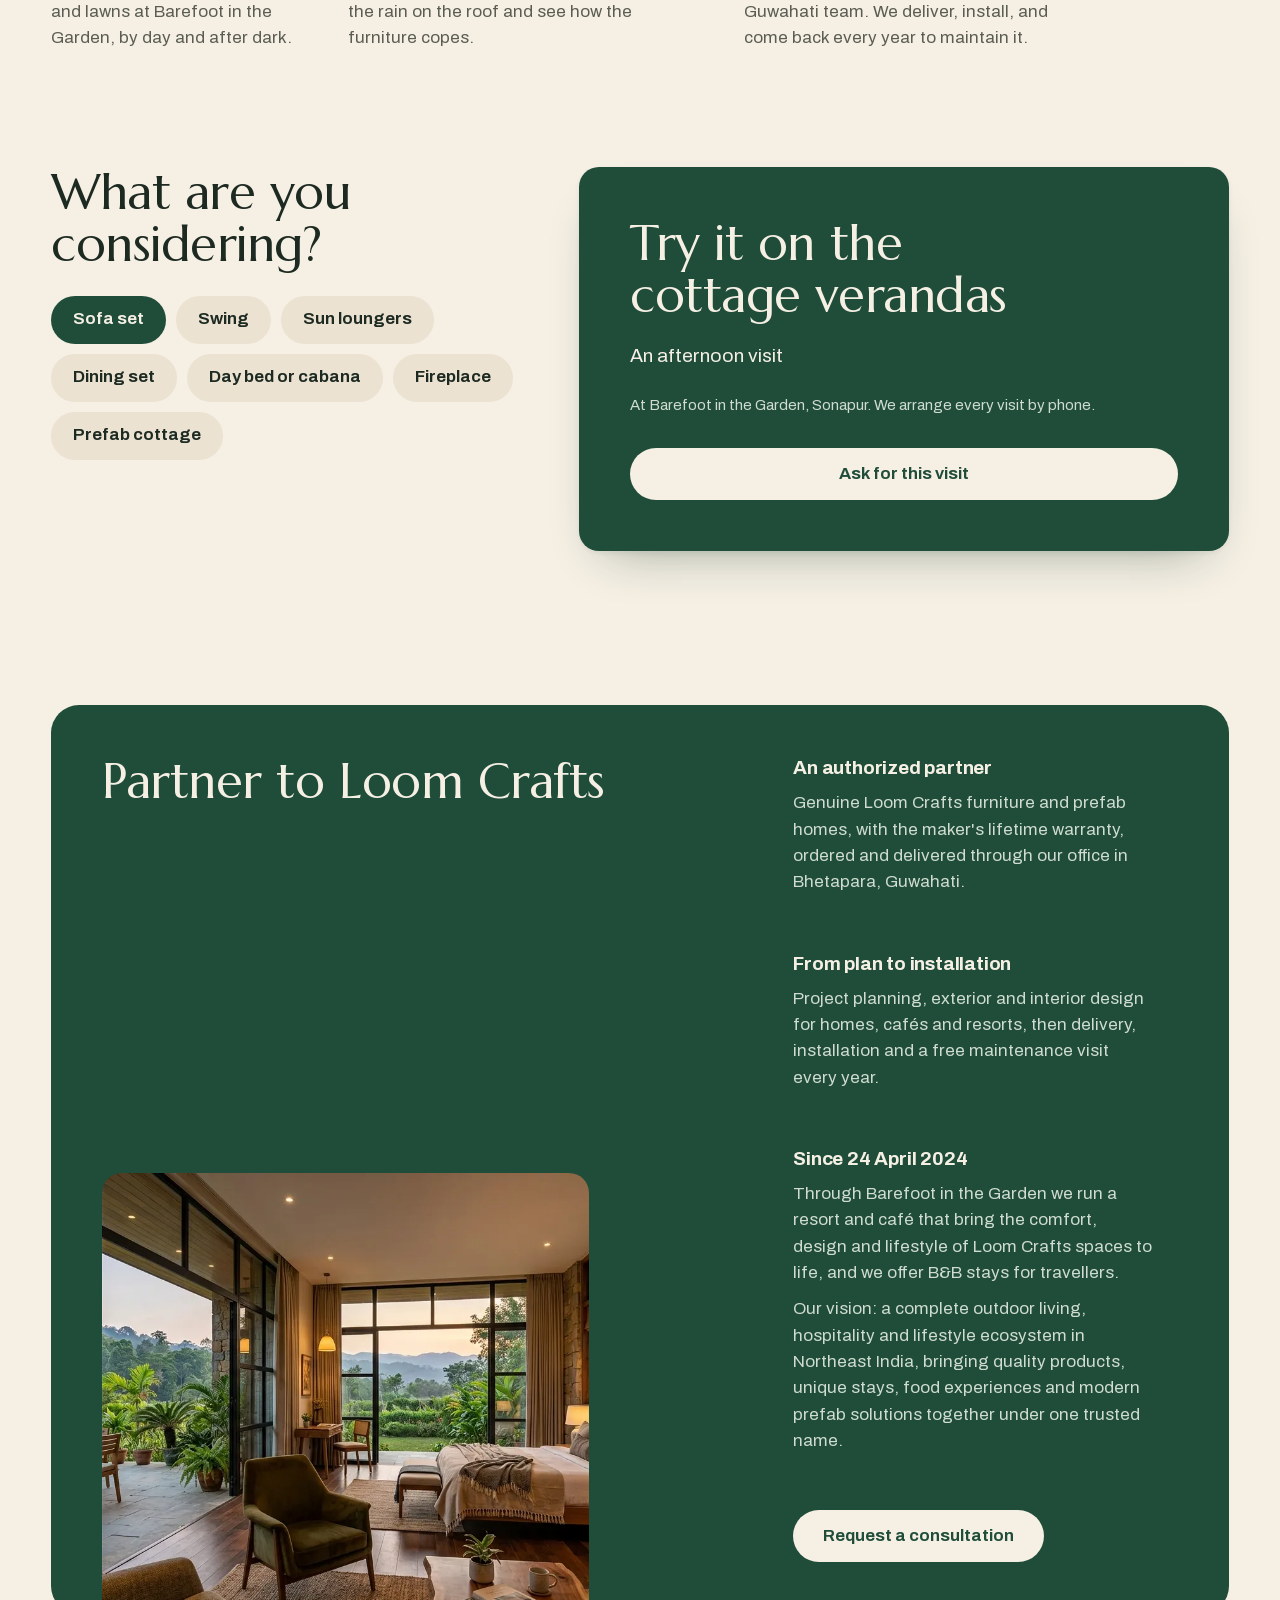
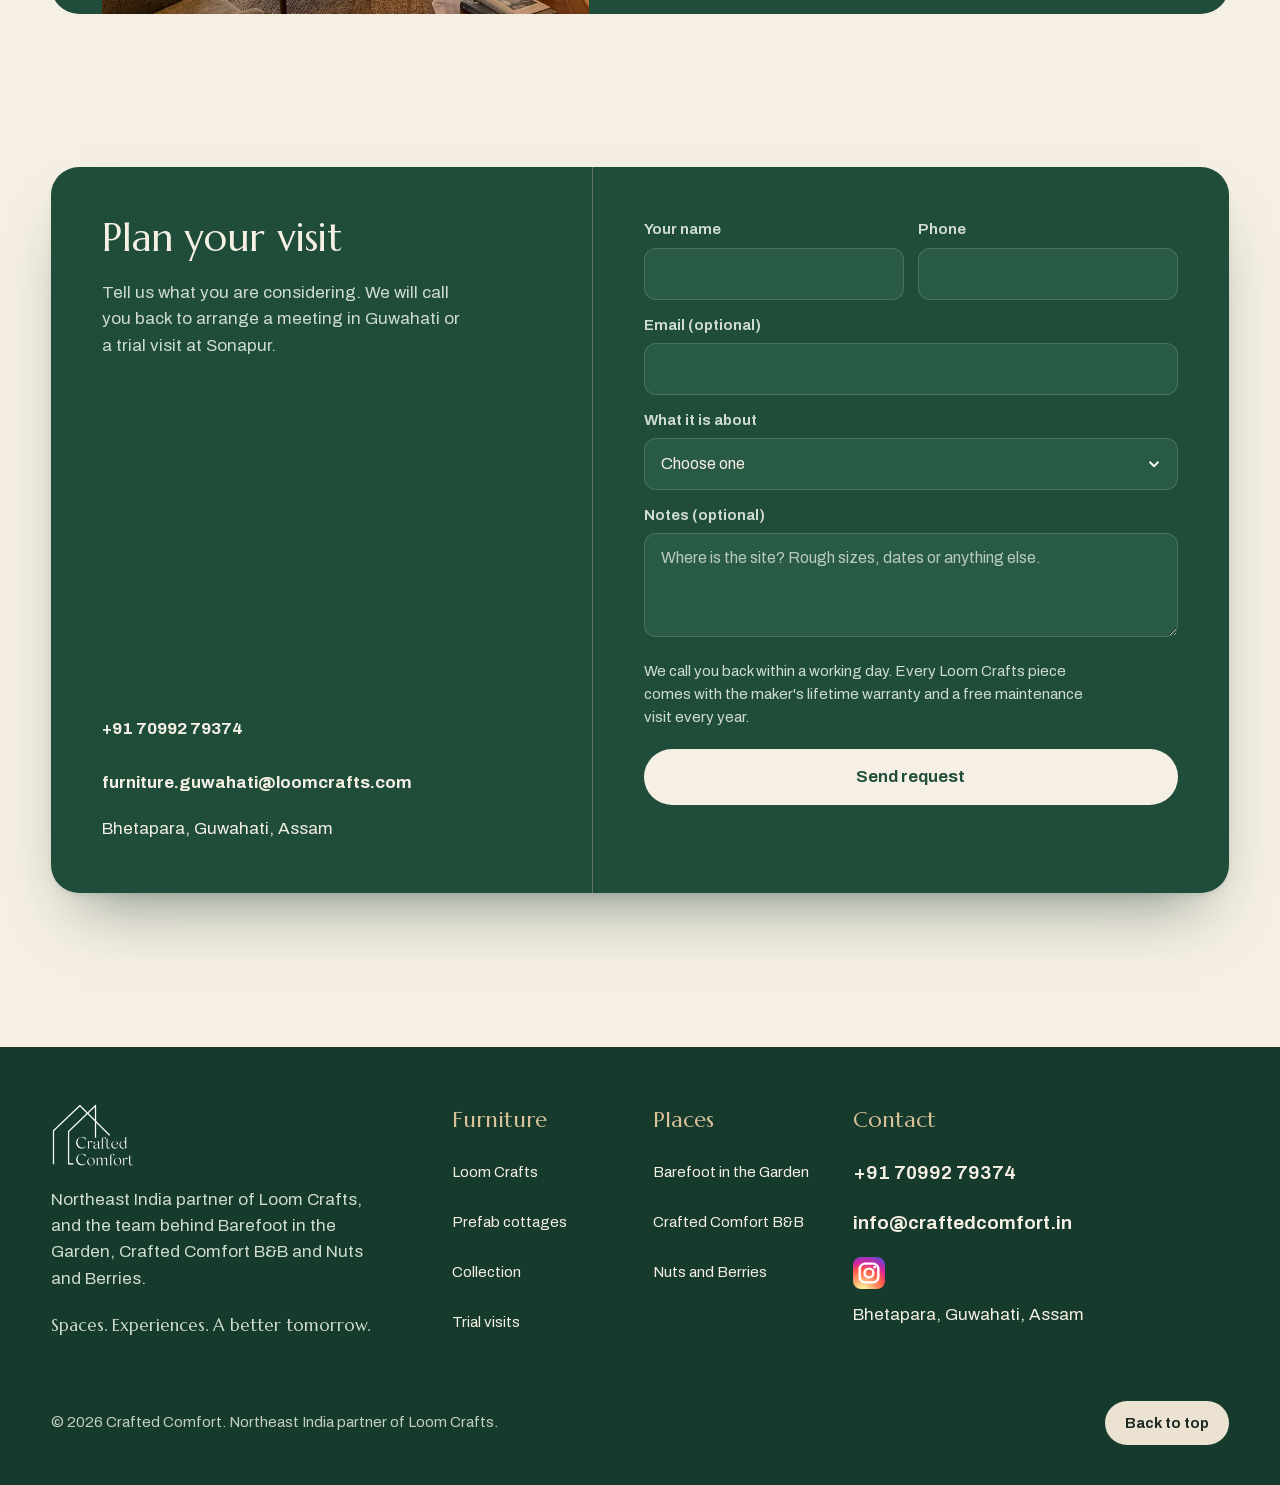
==== commit 0538774c: "Our companies: intro panel beside four leaf-shaped photo tiles Replaces the mosaic with 'Four Busine" ====
--- a/index.html
+++ b/index.html
@@ -11,17 +11,17 @@
   <meta property="og:image" content="assets/img/photos/barefoot-resort.webp">
   <link rel="icon" type="image/png" href="assets/img/brand/favicon.png">
   <link rel="preload" href="assets/fonts/archivo-latin.woff2" as="font" type="font/woff2" crossorigin>
-  <link rel="stylesheet" href="assets/css/base.css?v=9">
-  <link rel="stylesheet" href="assets/css/elements.css?v=9">
-  <link rel="stylesheet" href="assets/css/sections.css?v=9">
-  <link rel="stylesheet" href="assets/css/page-hero.css?v=9">
-  <link rel="stylesheet" href="assets/css/footer.css?v=9">
-  <link rel="stylesheet" href="assets/css/motion.css?v=9">
-  <link rel="stylesheet" href="assets/css/media.css?v=9">
-  <link rel="stylesheet" href="assets/css/home.css?v=9">
-  <link rel="stylesheet" href="assets/css/company.css?v=9">
-  <link rel="stylesheet" href="assets/css/company-motion.css?v=9">
-  <script src="assets/js/main.js?v=9" defer></script>
+  <link rel="stylesheet" href="assets/css/base.css?v=11">
+  <link rel="stylesheet" href="assets/css/elements.css?v=11">
+  <link rel="stylesheet" href="assets/css/sections.css?v=11">
+  <link rel="stylesheet" href="assets/css/page-hero.css?v=11">
+  <link rel="stylesheet" href="assets/css/footer.css?v=11">
+  <link rel="stylesheet" href="assets/css/motion.css?v=11">
+  <link rel="stylesheet" href="assets/css/media.css?v=11">
+  <link rel="stylesheet" href="assets/css/home.css?v=11">
+  <link rel="stylesheet" href="assets/css/company.css?v=11">
+  <link rel="stylesheet" href="assets/css/company-motion.css?v=11">
+  <script src="assets/js/main.js?v=11" defer></script>
 </head>
 <body>
   <a class="skip-link" href="#main">Skip to content</a>
@@ -72,56 +72,59 @@
 
   <!-- All companies -->
   <section id="companies" class="section companies-section wrap" aria-labelledby="companies-title">
-    <div class="section-head reveal">
-      <h2 class="heading" id="companies-title">Our companies</h2>
-      <p class="lead muted">Live, stay, dine, belong. Four businesses, one team in Guwahati.</p>
-    </div>
-    <ul class="companies">
-      <li class="company reveal" style="--i:0">
-        <a class="company-link" href="pages/loom-crafts.html">
-          <span class="company-cat">Furniture &amp; Design</span>
-          <div class="company-media"><img src="assets/img/photos/barefoot-dining.webp" alt="Loom Crafts tables and woven chairs in use at the Barefoot café" width="1376" height="768" loading="lazy" decoding="async"></div>
-          <div class="company-text">
-            <h3 class="name">Loom Crafts</h3>
-            <p class="company-what">Outdoor furniture and prefab cottages</p>
-            <span class="company-cta">Visit <svg viewBox="0 0 24 24" fill="none" stroke="currentColor" stroke-width="2.5" aria-hidden="true"><path d="M5 12h14M13 6l6 6-6 6"/></svg></span>
-          </div>
+    <div class="co-layout">
+      <div class="co-intro reveal">
+        <h2 class="heading" id="companies-title">Four Businesses.<br><span class="co-accent">One Vision.</span></h2>
+        <p class="lead">A group of thoughtfully built businesses bringing together furniture, hospitality, accommodation and food experiences.</p>
+        <a class="btn" href="#visit">Plan a visit</a>
+      </div>
+      <ul class="co-grid">
+      <li class="co-tile co-tile-1 reveal" style="--i:0">
+        <a class="co-link" href="pages/loom-crafts.html">
+          <img src="assets/img/photos/barefoot-dining.webp" alt="Loom Crafts tables and woven chairs in use at the Barefoot café" width="1376" height="768" loading="lazy" decoding="async">
+          <span class="co-text">
+            <svg class="co-icon" viewBox="0 0 24 24" fill="none" stroke="currentColor" stroke-width="1.5" stroke-linecap="round" stroke-linejoin="round" aria-hidden="true"><path d="M5 11V8a3 3 0 0 1 3-3h8a3 3 0 0 1 3 3v3M3 13a2 2 0 0 1 4 0v2h10v-2a2 2 0 0 1 4 0v5H3zM6 18v2M18 18v2"/></svg>
+            <span class="co-name">Loom Crafts</span>
+            <span class="co-sub">Furniture &amp; Design</span>
+          </span>
+          <svg class="co-arrow" viewBox="0 0 24 24" fill="none" stroke="currentColor" stroke-width="1.8" stroke-linecap="round" stroke-linejoin="round" aria-hidden="true"><path d="M4 12h16M14 6l6 6-6 6"/></svg>
         </a>
       </li>
-      <li class="company reveal" style="--i:1">
-        <a class="company-link" href="pages/barefoot.html">
-          <span class="company-cat">Hospitality</span>
-          <div class="company-media"><img src="assets/img/photos/barefoot-resort.webp" alt="A cottage at Barefoot in the Garden, Sonapur" width="1376" height="768" loading="lazy" decoding="async"></div>
-          <div class="company-text">
-            <h3 class="name">Barefoot in the Garden</h3>
-            <p class="company-what">Resort, café, cloud kitchen and vending</p>
-            <span class="company-cta">Visit <svg viewBox="0 0 24 24" fill="none" stroke="currentColor" stroke-width="2.5" aria-hidden="true"><path d="M5 12h14M13 6l6 6-6 6"/></svg></span>
-          </div>
+      <li class="co-tile co-tile-2 reveal" style="--i:1">
+        <a class="co-link" href="pages/barefoot.html">
+          <img src="assets/img/photos/barefoot-resort.webp" alt="A cottage at Barefoot in the Garden, Sonapur" width="1376" height="768" loading="lazy" decoding="async">
+          <span class="co-text">
+            <svg class="co-icon" viewBox="0 0 24 24" fill="none" stroke="currentColor" stroke-width="1.5" stroke-linecap="round" stroke-linejoin="round" aria-hidden="true"><path d="M3 19l6-10 4 6 3-4 5 8zM9 9l1.5-2.5"/></svg>
+            <span class="co-name">Barefoot in the Garden</span>
+            <span class="co-sub">Hospitality &amp; Experiences</span>
+          </span>
+          <svg class="co-arrow" viewBox="0 0 24 24" fill="none" stroke="currentColor" stroke-width="1.8" stroke-linecap="round" stroke-linejoin="round" aria-hidden="true"><path d="M4 12h16M14 6l6 6-6 6"/></svg>
         </a>
       </li>
-      <li class="company reveal" style="--i:2">
-        <a class="company-link" href="pages/bnb.html">
-          <span class="company-cat">Accommodation</span>
-          <div class="company-media"><img src="assets/img/photos/crafted-comfort-bnb.webp" alt="A Crafted Comfort B&amp;B bedroom" width="1376" height="768" loading="lazy" decoding="async"></div>
-          <div class="company-text">
-            <h3 class="name">Crafted Comfort B&amp;B</h3>
-            <p class="company-what">Stays in Kahilipara and Sonapur</p>
-            <span class="company-cta">Visit <svg viewBox="0 0 24 24" fill="none" stroke="currentColor" stroke-width="2.5" aria-hidden="true"><path d="M5 12h14M13 6l6 6-6 6"/></svg></span>
-          </div>
+      <li class="co-tile co-tile-3 reveal" style="--i:2">
+        <a class="co-link" href="pages/bnb.html">
+          <img src="assets/img/photos/crafted-comfort-bnb.webp" alt="A Crafted Comfort B&amp;B bedroom" width="1376" height="768" loading="lazy" decoding="async">
+          <span class="co-text">
+            <svg class="co-icon" viewBox="0 0 24 24" fill="none" stroke="currentColor" stroke-width="1.5" stroke-linecap="round" stroke-linejoin="round" aria-hidden="true"><path d="M3 18V7M3 14h18v4M21 14v-2a3 3 0 0 0-3-3h-7v5M7 11.5a1.5 1.5 0 1 0 0-.01"/></svg>
+            <span class="co-name">Crafted Comfort B&amp;B</span>
+            <span class="co-sub">Boutique Accommodation</span>
+          </span>
+          <svg class="co-arrow" viewBox="0 0 24 24" fill="none" stroke="currentColor" stroke-width="1.8" stroke-linecap="round" stroke-linejoin="round" aria-hidden="true"><path d="M4 12h16M14 6l6 6-6 6"/></svg>
         </a>
       </li>
-      <li class="company reveal" style="--i:3">
-        <a class="company-link" href="pages/nuts-and-berries.html">
-          <span class="company-cat">Food &amp; Dining</span>
-          <div class="company-media"><img src="assets/img/photos/nuts-and-berries.webp" alt="The counter at Nuts and Berries" width="1376" height="768" loading="lazy" decoding="async"></div>
-          <div class="company-text">
-            <h3 class="name">Nuts and Berries</h3>
-            <p class="company-what">Bakery and café</p>
-            <span class="company-cta">Visit <svg viewBox="0 0 24 24" fill="none" stroke="currentColor" stroke-width="2.5" aria-hidden="true"><path d="M5 12h14M13 6l6 6-6 6"/></svg></span>
-          </div>
+      <li class="co-tile co-tile-4 reveal" style="--i:3">
+        <a class="co-link" href="pages/nuts-and-berries.html">
+          <img src="assets/img/photos/nuts-and-berries.webp" alt="The counter at Nuts and Berries" width="1376" height="768" loading="lazy" decoding="async">
+          <span class="co-text">
+            <svg class="co-icon" viewBox="0 0 24 24" fill="none" stroke="currentColor" stroke-width="1.5" stroke-linecap="round" stroke-linejoin="round" aria-hidden="true"><path d="M7 3v7a2 2 0 0 0 4 0V3M9 3v18M17 3c-2 2-3 4-3 7 0 2 1 3 3 3v8"/></svg>
+            <span class="co-name">Nuts and Berries</span>
+            <span class="co-sub">Food &amp; Dining</span>
+          </span>
+          <svg class="co-arrow" viewBox="0 0 24 24" fill="none" stroke="currentColor" stroke-width="1.8" stroke-linecap="round" stroke-linejoin="round" aria-hidden="true"><path d="M4 12h16M14 6l6 6-6 6"/></svg>
         </a>
       </li>
-    </ul>
+      </ul>
+    </div>
   </section>
 
   <!-- What we sell -->
--- a/assets/css/elements.css
+++ b/assets/css/elements.css
@@ -148,8 +148,7 @@
 }
 
 /* A short brass rule under each section heading, like an engraved plate line. */
-.section-head .heading::after,
-.co-head .heading::after {
+.section-head .heading::after {
   content: "";
   display: block;
   width: 56px;
--- a/assets/css/motion.css
+++ b/assets/css/motion.css
@@ -108,20 +108,6 @@
     transform: translateY(1px) scale(0.98);
   }
 
-  /* Company cards lift; the reveal transition is replaced once the card is in. */
-  .company-link {
-    transition: background-color 0.2s var(--ease-out), transform 0.3s var(--ease-out);
-  }
-
-  .company-link:hover,
-  .company-link:focus-visible {
-    transform: translateY(-6px);
-  }
-
-  .company-link:active {
-    transform: translateY(-2px) scale(0.99);
-  }
-
   /* Chips press in. */
   .chip:active span.chip-face {
     transform: scale(0.96);
--- a/assets/css/home.css
+++ b/assets/css/home.css
@@ -204,7 +204,6 @@
   .hero-x-list {
     grid-template-columns: repeat(2, 1fr);
   }
-
 }
 
 @media (max-width: 640px) {
@@ -262,114 +261,6 @@
 
   .hero-co-bar {
     display: none;
-  }
-}
-
-/* --------------------------------------------------------------------------
-   Companies
-   -------------------------------------------------------------------------- */
-.companies-section {
-  padding-top: clamp(64px, 7vw, 112px);
-  padding-bottom: clamp(64px, 7vw, 112px);
-  background: var(--accent-tint);
-}
-
-.companies {
-  display: grid;
-  grid-template-columns: repeat(4, 1fr);
-  gap: clamp(14px, 1.6vw, 24px);
-}
-
-.company-link {
-  display: flex;
-  flex-direction: column;
-  height: 100%;
-  overflow: hidden;
-  border-radius: var(--radius);
-  background: var(--card);
-  box-shadow: var(--shadow);
-  color: inherit;
-  text-decoration: none;
-}
-
-.company-link:hover,
-.company-link:focus-visible {
-  box-shadow: var(--shadow-lift);
-}
-
-.company-media {
-  overflow: hidden;
-  aspect-ratio: 4 / 3;
-}
-
-.company-media img {
-  width: 100%;
-  height: 100%;
-  object-fit: cover;
-  transition: transform 0.5s var(--ease-out);
-}
-
-.company-link:hover .company-media img {
-  transform: scale(1.04);
-}
-
-.company-text {
-  display: flex;
-  flex-direction: column;
-  flex: 1;
-  padding: 18px 20px 20px;
-}
-
-.company-text .name {
-  font-family: var(--font-display);
-  font-size: 1.375rem;
-  font-weight: 400;
-  line-height: 1.15;
-}
-
-.company-what {
-  margin-top: 4px;
-  color: var(--muted);
-  font-size: var(--t-small);
-}
-
-.company-cta {
-  display: inline-flex;
-  align-items: center;
-  gap: 6px;
-  margin-top: auto;
-  padding-top: 12px;
-  font-size: var(--t-small);
-  font-weight: 700;
-  color: var(--accent);
-}
-
-.company-cta svg {
-  width: 16px;
-  height: 16px;
-  transition: transform 0.18s var(--ease-out);
-}
-
-.company-link:hover .company-cta svg {
-  transform: translateX(4px);
-}
-
-@media (max-width: 960px) {
-  .companies {
-    grid-template-columns: repeat(2, 1fr);
-  }
-}
-
-@media (max-width: 640px) {
-  .companies {
-    grid-template-columns: repeat(2, 1fr);
-  }
-}
-
-@media (prefers-reduced-motion: reduce) {
-  .company-media img,
-  .company-cta svg {
-    transition: none;
   }
 }
 
@@ -435,112 +326,6 @@
   }
 }
 
-/* --------------------------------------------------------------------------
-   Companies as a photograph mosaic: the lead company tall on the left,
-   the others around it, each name set over its own picture.
-   -------------------------------------------------------------------------- */
-.companies {
-  grid-template-columns: 1.3fr 1fr 1fr;
-  grid-auto-rows: clamp(250px, 24vw, 360px);
-}
-
-.company:nth-child(1) {
-  grid-row: span 2;
-}
-
-.company:nth-child(4) {
-  grid-column: span 2;
-}
-
-.company-link {
-  position: relative;
-  justify-content: flex-end;
-  color: var(--on-accent);
-}
-
-.company-media {
-  position: absolute;
-  inset: 0;
-  aspect-ratio: auto;
-}
-
-.company-media::after {
-  content: "";
-  position: absolute;
-  inset: 0;
-  background: linear-gradient(180deg, rgba(12, 32, 23, 0) 30%, rgba(12, 32, 23, 0.55) 55%, rgba(12, 32, 23, 0.88) 78%, rgba(12, 32, 23, 0.96) 100%);
-}
-
-/* Captions sit on the photo over a deep fade; a soft shadow keeps the
-   letters clear of any bright patch in the picture. */
-.company-text {
-  position: relative;
-  flex: none;
-  padding: clamp(20px, 2.4vw, 32px);
-  text-shadow: 0 1px 2px rgba(10, 26, 19, 0.55), 0 2px 18px rgba(10, 26, 19, 0.45);
-}
-
-.company-text .name {
-  font-size: clamp(1.625rem, 2.4vw, 2.25rem);
-}
-
-.company:nth-child(1) .company-text .name {
-  font-size: clamp(2rem, 3.4vw, 3rem);
-}
-
-.company-what {
-  color: var(--on-accent-soft);
-  font-size: var(--t-body);
-}
-
-.company-cta {
-  padding-top: 14px;
-  color: var(--brass-light);
-}
-
-@media (max-width: 960px) {
-  .companies {
-    grid-template-columns: 1fr 1fr;
-    grid-auto-rows: clamp(240px, 48vw, 340px);
-  }
-
-  .company:nth-child(1) {
-    grid-row: auto;
-    grid-column: span 2;
-  }
-
-  .company:nth-child(4) {
-    grid-column: auto;
-  }
-}
-
-@media (max-width: 640px) {
-  .companies {
-    grid-template-columns: 1fr;
-    grid-auto-rows: 280px;
-  }
-
-  .company:nth-child(1) {
-    grid-column: auto;
-  }
-}
-
-/* Category chip on each company tile: what the business is, at a glance. */
-.company-cat {
-  position: absolute;
-  top: clamp(14px, 1.6vw, 20px);
-  left: clamp(14px, 1.6vw, 20px);
-  z-index: 1;
-  padding: 7px 14px;
-  border-radius: 999px;
-  background: rgba(245, 239, 228, 0.94);
-  color: var(--accent-deep);
-  font-size: var(--t-small);
-  font-weight: 650;
-  line-height: 1.2;
-  box-shadow: 0 6px 16px -8px rgba(8, 10, 9, 0.5);
-}
-
 /* Header links over the hero photograph stay readable. */
 .site-header--over .site-nav a {
   text-shadow: 0 1px 10px rgba(8, 10, 9, 0.6);
@@ -554,3 +339,144 @@
   background: linear-gradient(180deg, rgba(8, 10, 9, 0.5), rgba(8, 10, 9, 0));
   pointer-events: none;
 }
+/* --------------------------------------------------------------------------
+   Our companies: an intro panel beside four leaf-shaped photograph tiles.
+   -------------------------------------------------------------------------- */
+.companies-section {
+  padding-block: clamp(64px, 7vw, 112px);
+  background: var(--accent-tint);
+}
+
+.co-layout {
+  display: grid;
+  grid-template-columns: minmax(0, 5fr) minmax(0, 8fr);
+  gap: clamp(28px, 4vw, 64px);
+  align-items: center;
+}
+
+.co-intro .heading {
+  font-size: clamp(2.25rem, 4.2vw, 3.75rem);
+}
+
+.co-accent {
+  color: var(--brass-text);
+}
+
+.co-intro .lead {
+  margin-top: 22px;
+  max-width: 34ch;
+  color: var(--muted);
+}
+
+.co-intro .btn {
+  margin-top: 30px;
+}
+
+.co-grid {
+  display: grid;
+  grid-template-columns: repeat(2, minmax(0, 1fr));
+  grid-auto-rows: clamp(230px, 21vw, 320px);
+  gap: clamp(12px, 1.4vw, 20px);
+}
+
+.co-link {
+  position: relative;
+  display: block;
+  height: 100%;
+  overflow: hidden;
+  color: var(--on-accent);
+  text-decoration: none;
+  box-shadow: var(--shadow);
+  background: var(--ink);
+}
+
+/* Leaf shapes: two opposite corners swell, so the four tiles read as one family. */
+.co-tile-1 .co-link { border-radius: 8% 34% 8% 34% / 12% 36% 12% 36%; }
+.co-tile-2 .co-link { border-radius: 34% 8% 34% 8% / 36% 12% 36% 12%; }
+.co-tile-3 .co-link { border-radius: 34% 8% 34% 8% / 36% 12% 36% 12%; }
+.co-tile-4 .co-link { border-radius: 8% 34% 8% 34% / 12% 36% 12% 36%; }
+
+.co-link img {
+  position: absolute;
+  inset: 0;
+  width: 100%;
+  height: 100%;
+  object-fit: cover;
+  transition: transform 0.8s var(--ease-out);
+}
+
+.co-link::after {
+  content: "";
+  position: absolute;
+  inset: 0;
+  background: linear-gradient(180deg, rgba(10, 14, 12, 0) 22%, rgba(10, 14, 12, 0.55) 55%, rgba(10, 14, 12, 0.92) 100%);
+}
+
+.co-link:hover img,
+.co-link:focus-visible img {
+  transform: scale(1.06);
+}
+
+.co-text {
+  position: absolute;
+  inset: auto clamp(48px, 5vw, 64px) clamp(18px, 2vw, 28px) clamp(20px, 2.4vw, 32px);
+  z-index: 1;
+  display: grid;
+  gap: 4px;
+  text-shadow: 0 1px 3px rgba(8, 10, 9, 0.6);
+}
+
+.co-icon {
+  width: 34px;
+  height: 34px;
+  margin-bottom: 8px;
+  color: var(--brass-light);
+}
+
+.co-name {
+  font-family: var(--font-display);
+  font-size: clamp(1.375rem, 2vw, 1.875rem);
+  line-height: 1.1;
+}
+
+.co-sub {
+  font-size: var(--t-small);
+  color: var(--on-accent-soft);
+}
+
+.co-arrow {
+  position: absolute;
+  right: clamp(18px, 2vw, 28px);
+  bottom: clamp(20px, 2.2vw, 30px);
+  z-index: 1;
+  width: 28px;
+  height: 28px;
+  color: var(--on-accent);
+  transition: transform 0.3s var(--ease-out);
+}
+
+.co-link:hover .co-arrow,
+.co-link:focus-visible .co-arrow {
+  transform: translateX(5px);
+}
+
+@media (max-width: 960px) {
+  .co-layout {
+    grid-template-columns: 1fr;
+  }
+
+  .co-intro .lead {
+    max-width: 52ch;
+  }
+
+  .co-grid {
+    grid-auto-rows: clamp(220px, 34vw, 300px);
+  }
+}
+
+@media (max-width: 560px) {
+  .co-grid {
+    grid-template-columns: 1fr;
+    grid-auto-rows: 250px;
+  }
+}
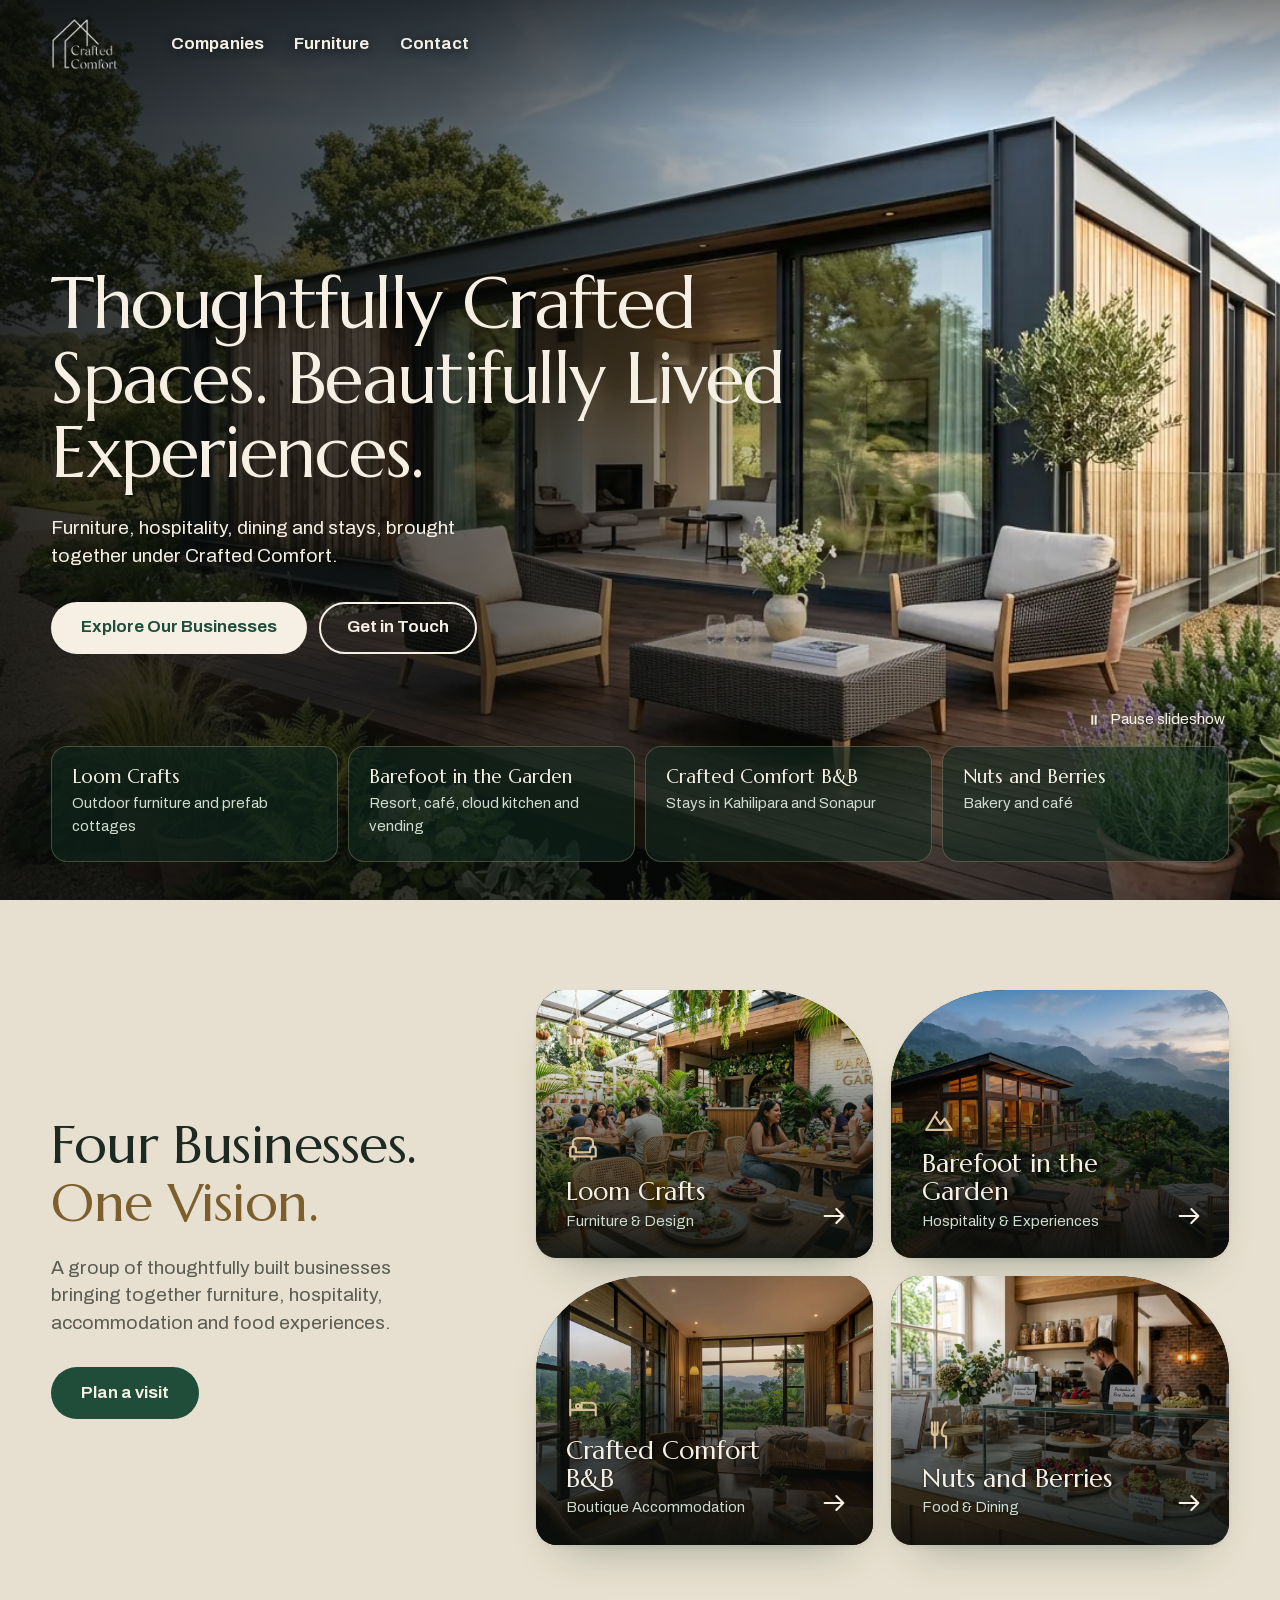
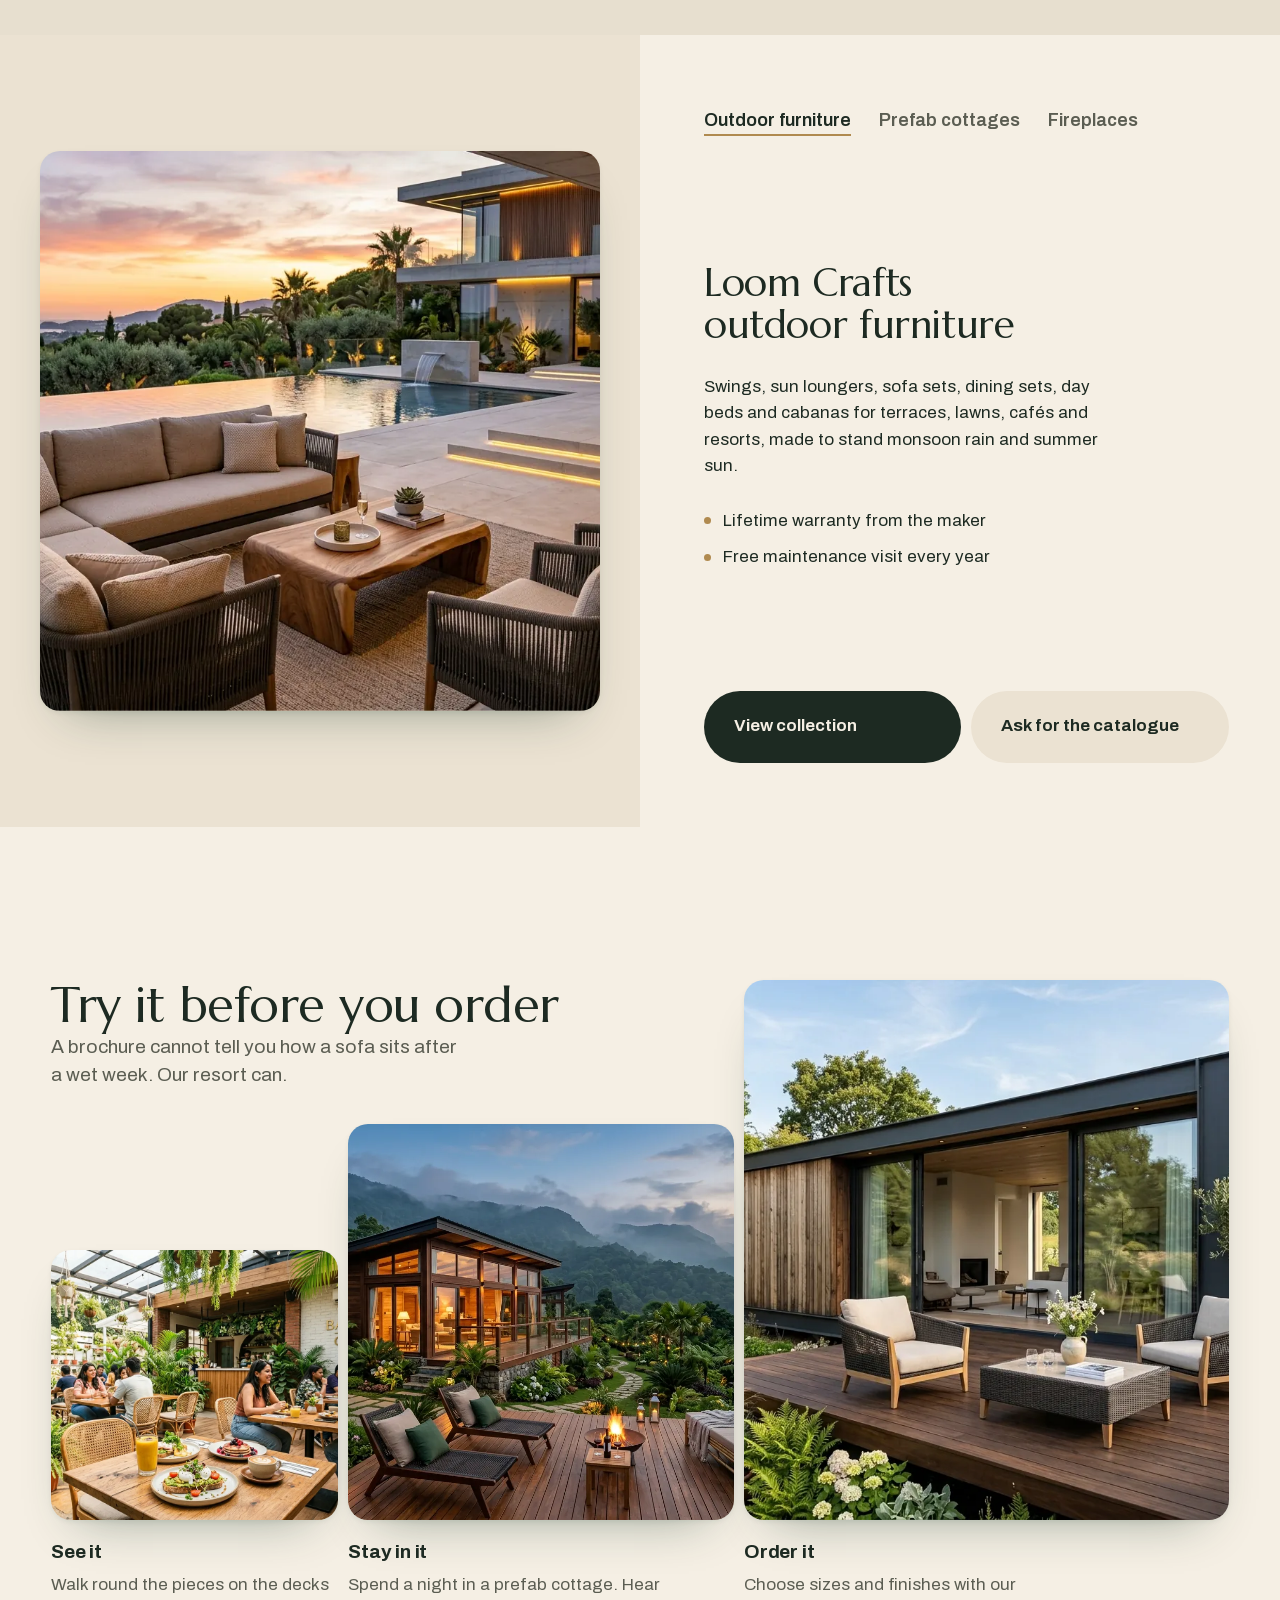
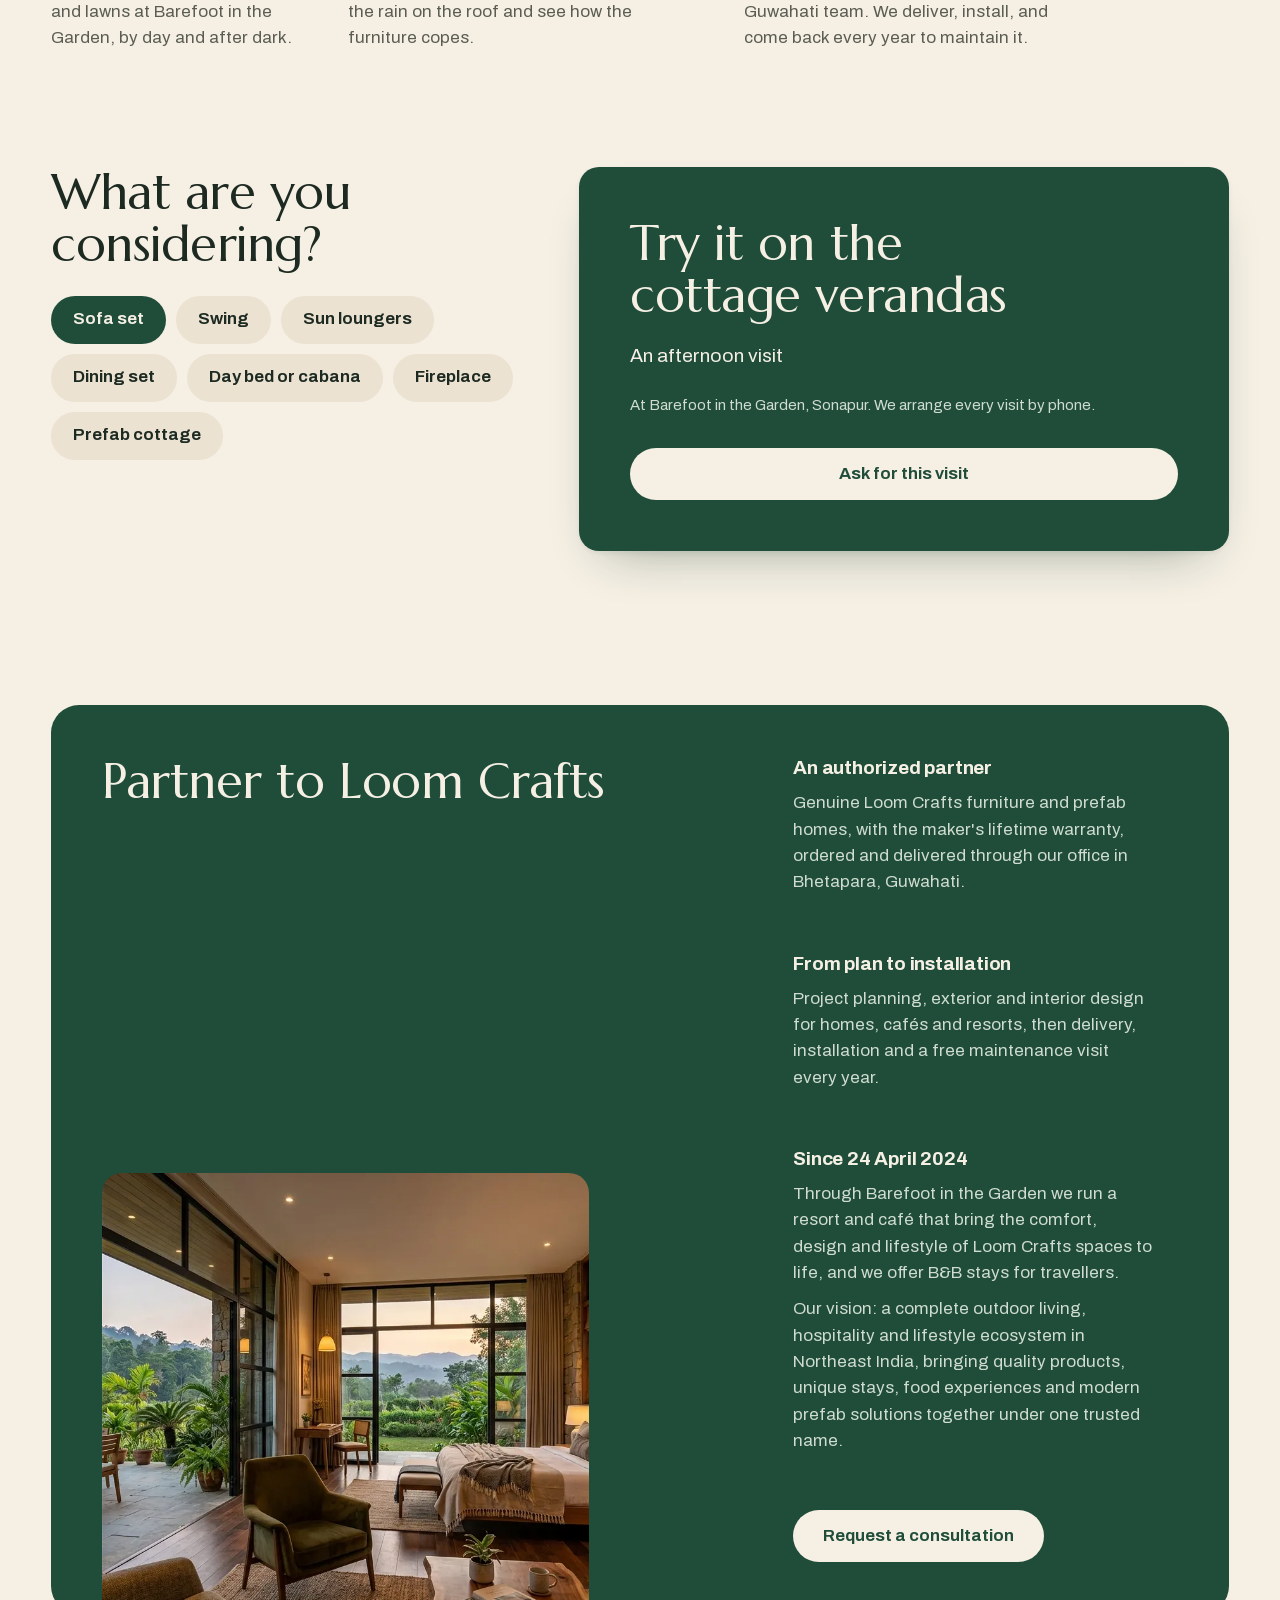
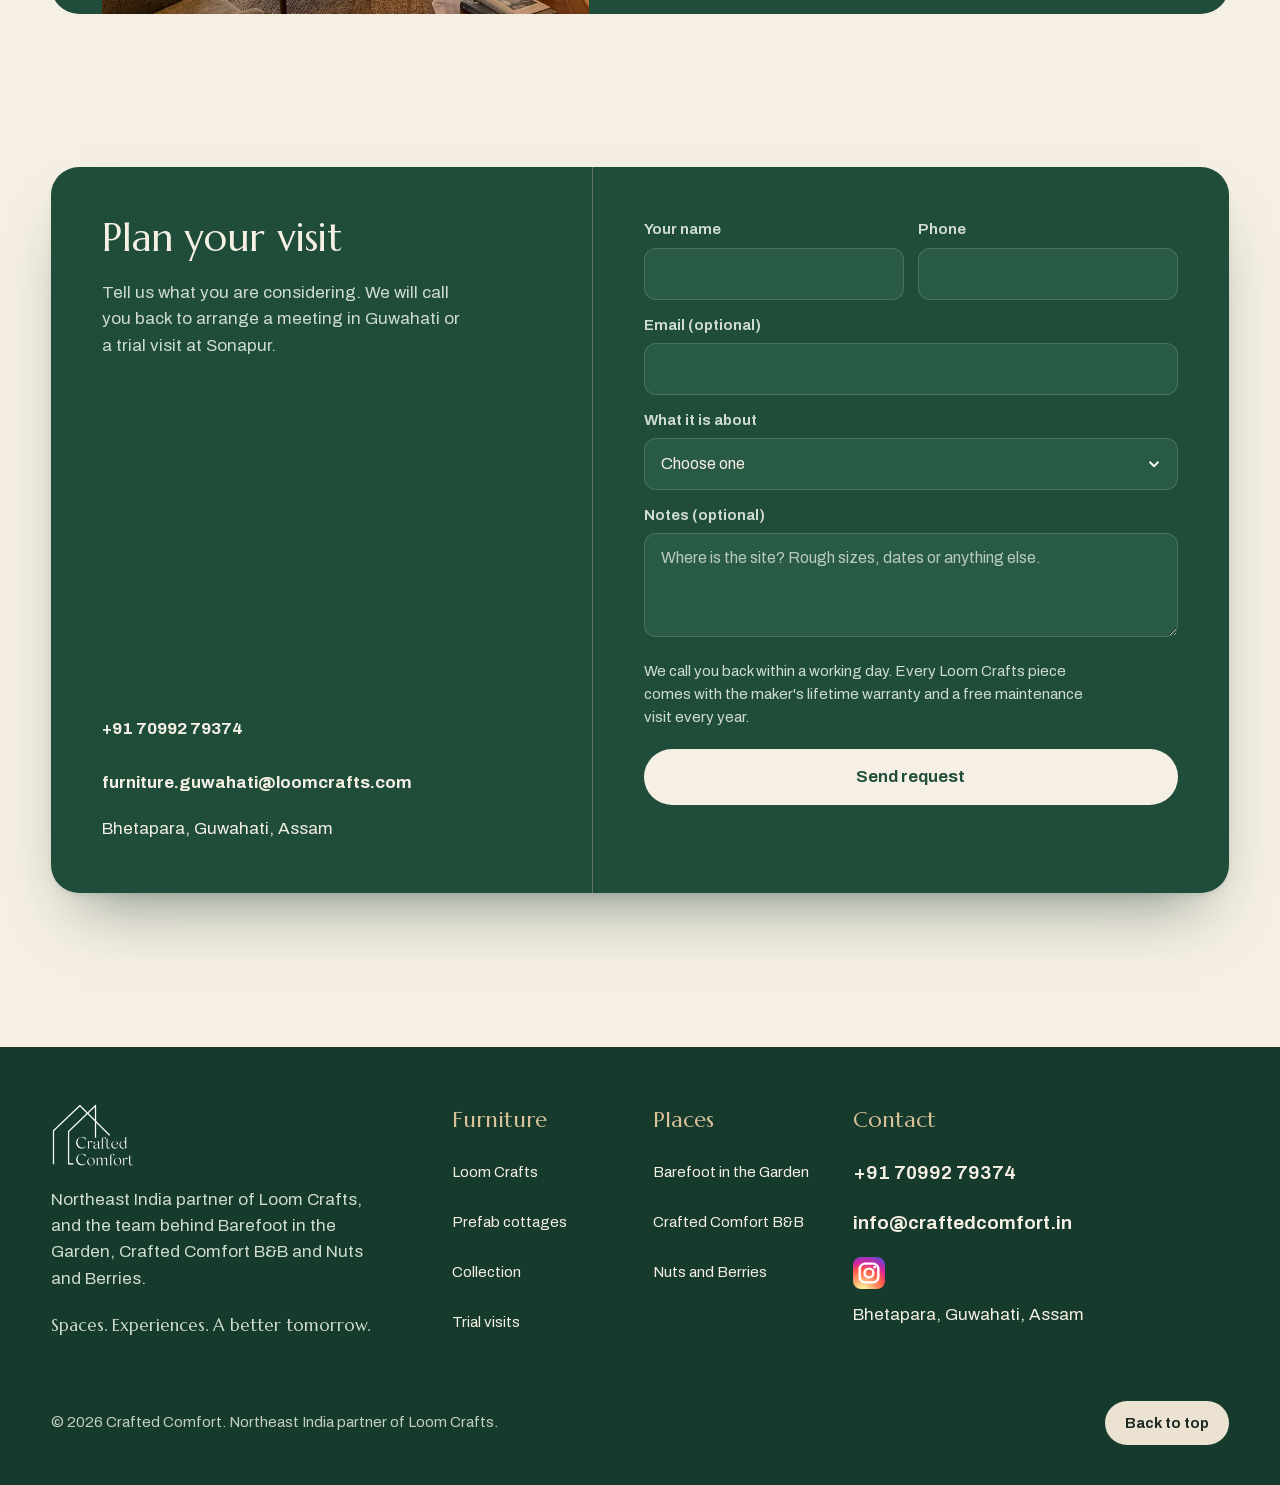
==== commit 1ae4acc7: "Company tiles: tighter bottom corners so names are not clipped Co-Authored-By: Claude Sonnet 5.5 <no" ====
--- a/index.html
+++ b/index.html
@@ -11,17 +11,17 @@
   <meta property="og:image" content="assets/img/photos/barefoot-resort.webp">
   <link rel="icon" type="image/png" href="assets/img/brand/favicon.png">
   <link rel="preload" href="assets/fonts/archivo-latin.woff2" as="font" type="font/woff2" crossorigin>
-  <link rel="stylesheet" href="assets/css/base.css?v=11">
-  <link rel="stylesheet" href="assets/css/elements.css?v=11">
-  <link rel="stylesheet" href="assets/css/sections.css?v=11">
-  <link rel="stylesheet" href="assets/css/page-hero.css?v=11">
-  <link rel="stylesheet" href="assets/css/footer.css?v=11">
-  <link rel="stylesheet" href="assets/css/motion.css?v=11">
-  <link rel="stylesheet" href="assets/css/media.css?v=11">
-  <link rel="stylesheet" href="assets/css/home.css?v=11">
-  <link rel="stylesheet" href="assets/css/company.css?v=11">
-  <link rel="stylesheet" href="assets/css/company-motion.css?v=11">
-  <script src="assets/js/main.js?v=11" defer></script>
+  <link rel="stylesheet" href="assets/css/base.css?v=12">
+  <link rel="stylesheet" href="assets/css/elements.css?v=12">
+  <link rel="stylesheet" href="assets/css/sections.css?v=12">
+  <link rel="stylesheet" href="assets/css/page-hero.css?v=12">
+  <link rel="stylesheet" href="assets/css/footer.css?v=12">
+  <link rel="stylesheet" href="assets/css/motion.css?v=12">
+  <link rel="stylesheet" href="assets/css/media.css?v=12">
+  <link rel="stylesheet" href="assets/css/home.css?v=12">
+  <link rel="stylesheet" href="assets/css/company.css?v=12">
+  <link rel="stylesheet" href="assets/css/company-motion.css?v=12">
+  <script src="assets/js/main.js?v=12" defer></script>
 </head>
 <body>
   <a class="skip-link" href="#main">Skip to content</a>
--- a/assets/css/home.css
+++ b/assets/css/home.css
@@ -390,11 +390,12 @@
   background: var(--ink);
 }
 
-/* Leaf shapes: two opposite corners swell, so the four tiles read as one family. */
-.co-tile-1 .co-link { border-radius: 8% 34% 8% 34% / 12% 36% 12% 36%; }
-.co-tile-2 .co-link { border-radius: 34% 8% 34% 8% / 36% 12% 36% 12%; }
-.co-tile-3 .co-link { border-radius: 34% 8% 34% 8% / 36% 12% 36% 12%; }
-.co-tile-4 .co-link { border-radius: 8% 34% 8% 34% / 12% 36% 12% 36%; }
+/* Leaf shapes: one top corner swells, alternating left and right. The bottom
+   corners stay tight so the name and arrow are never clipped. */
+.co-tile-1 .co-link,
+.co-tile-4 .co-link { border-radius: 8% 34% 6% 6% / 12% 36% 8% 8%; }
+.co-tile-2 .co-link,
+.co-tile-3 .co-link { border-radius: 34% 8% 6% 6% / 36% 12% 8% 8%; }
 
 .co-link img {
   position: absolute;
